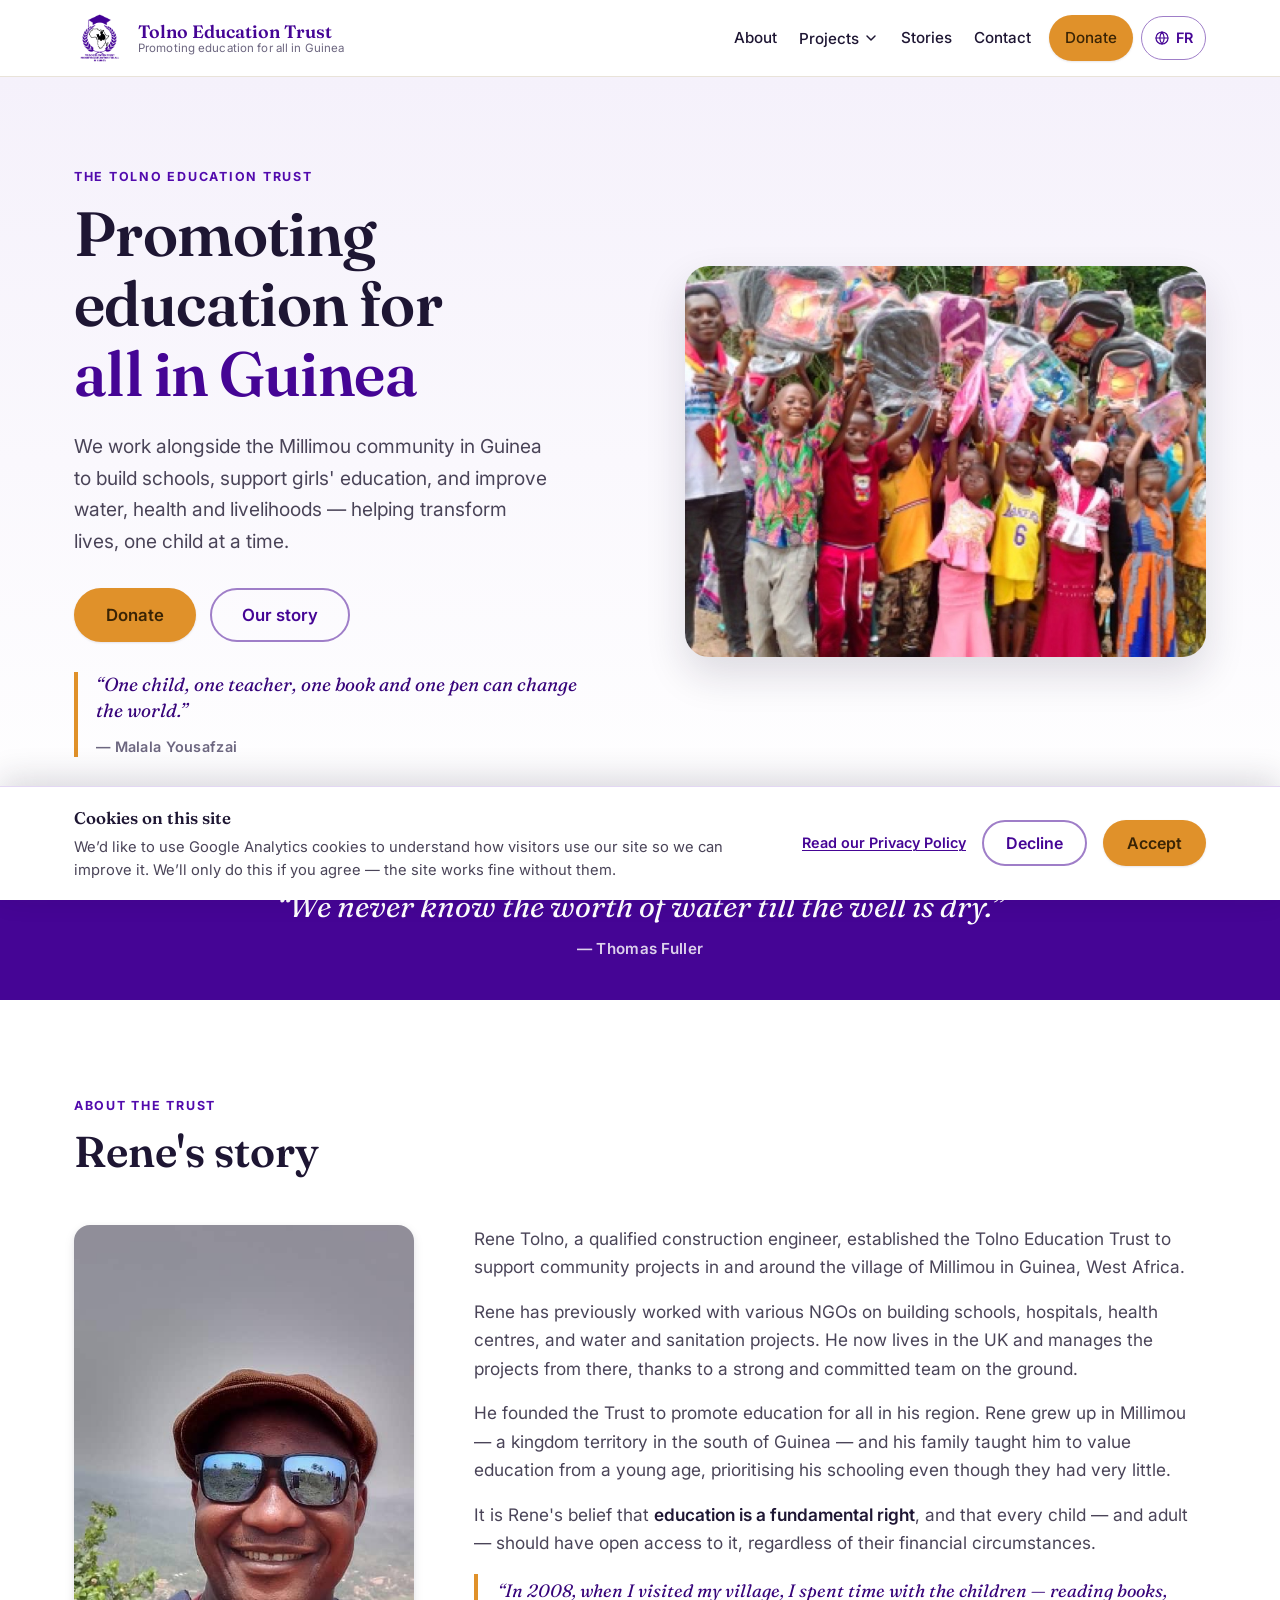
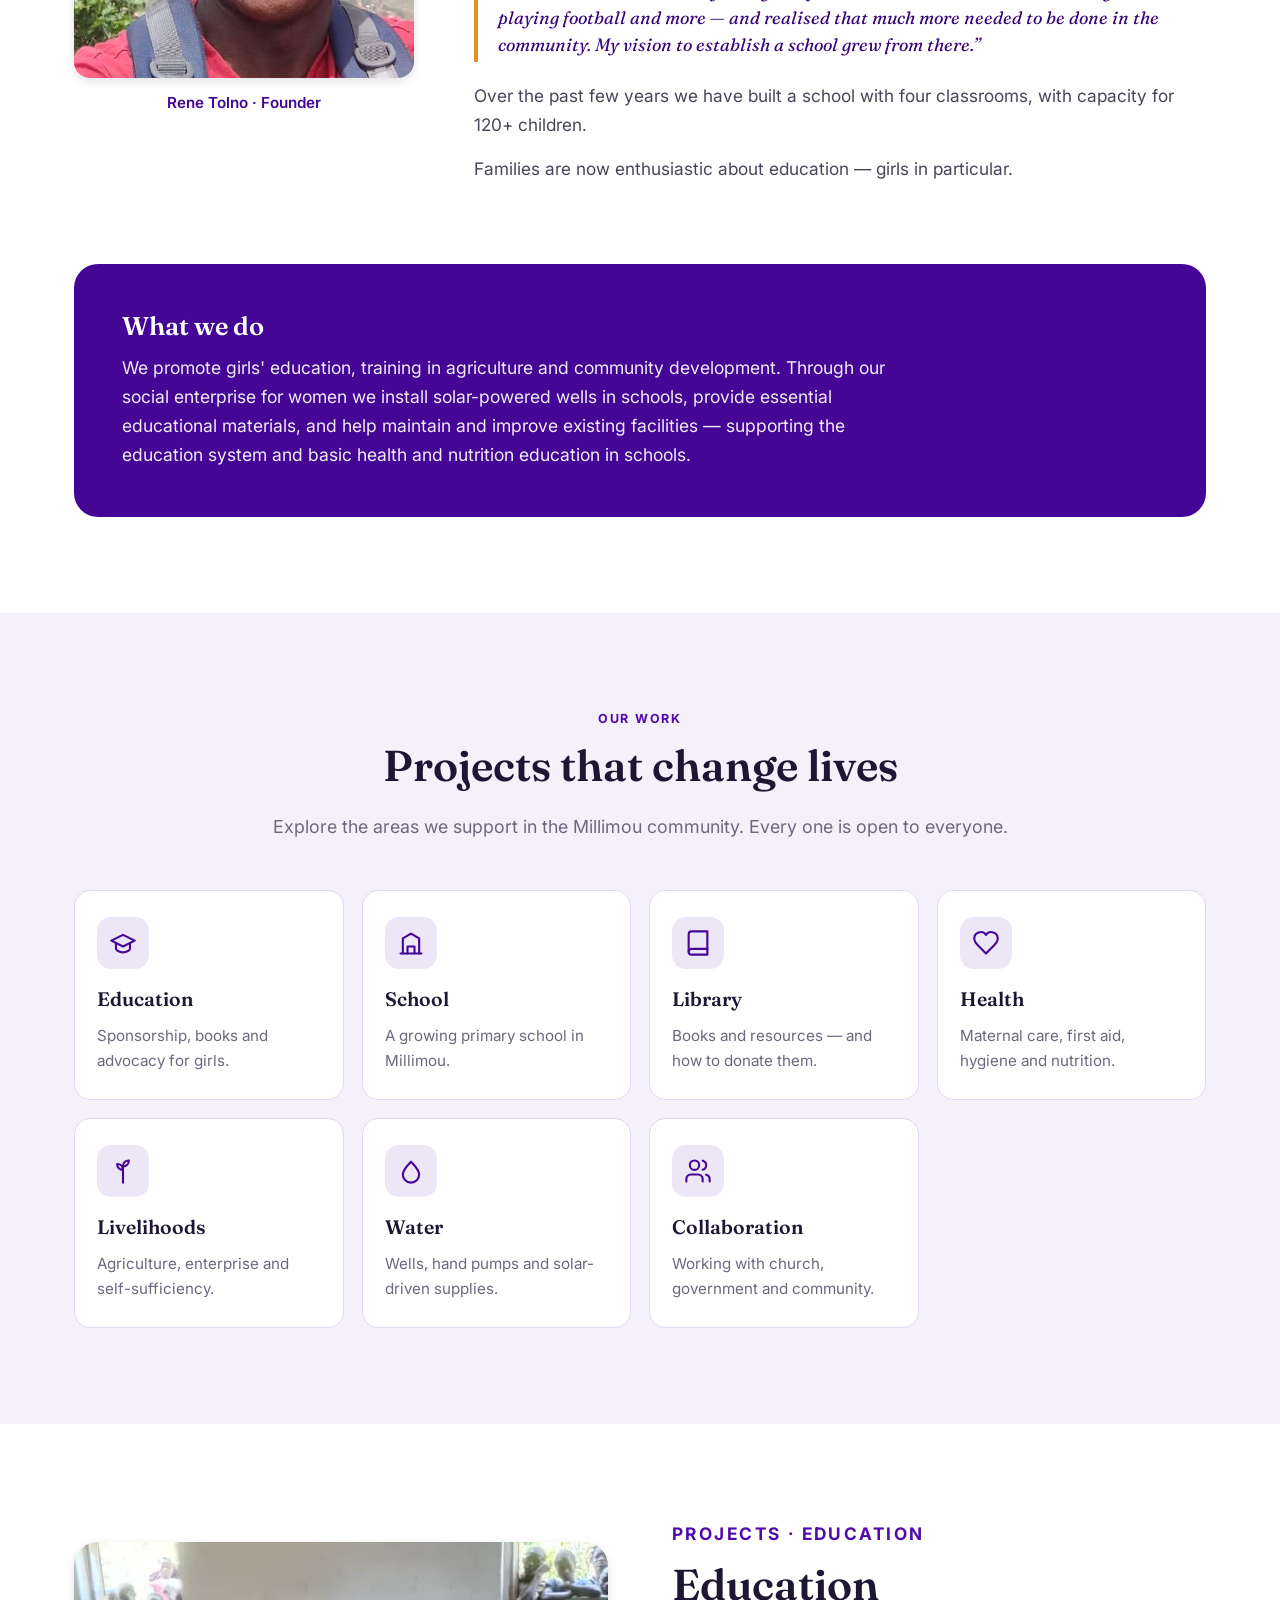
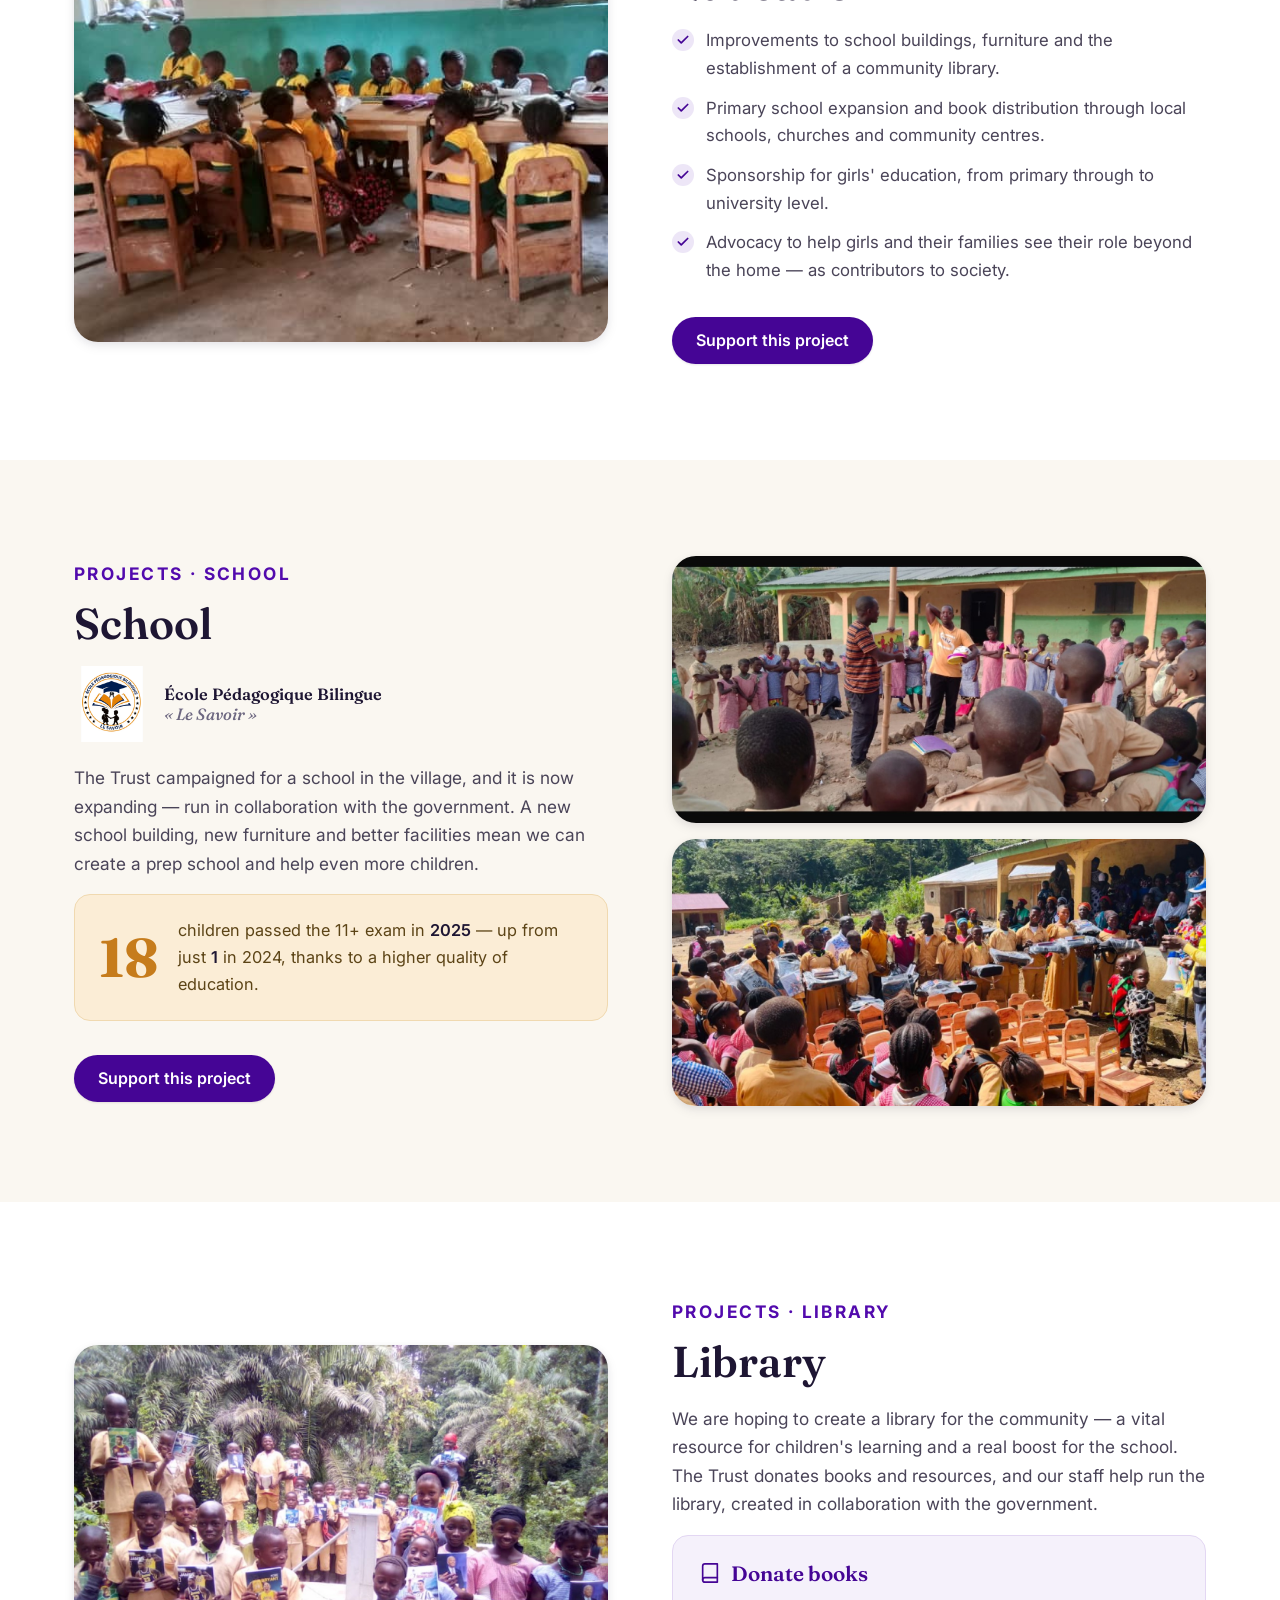
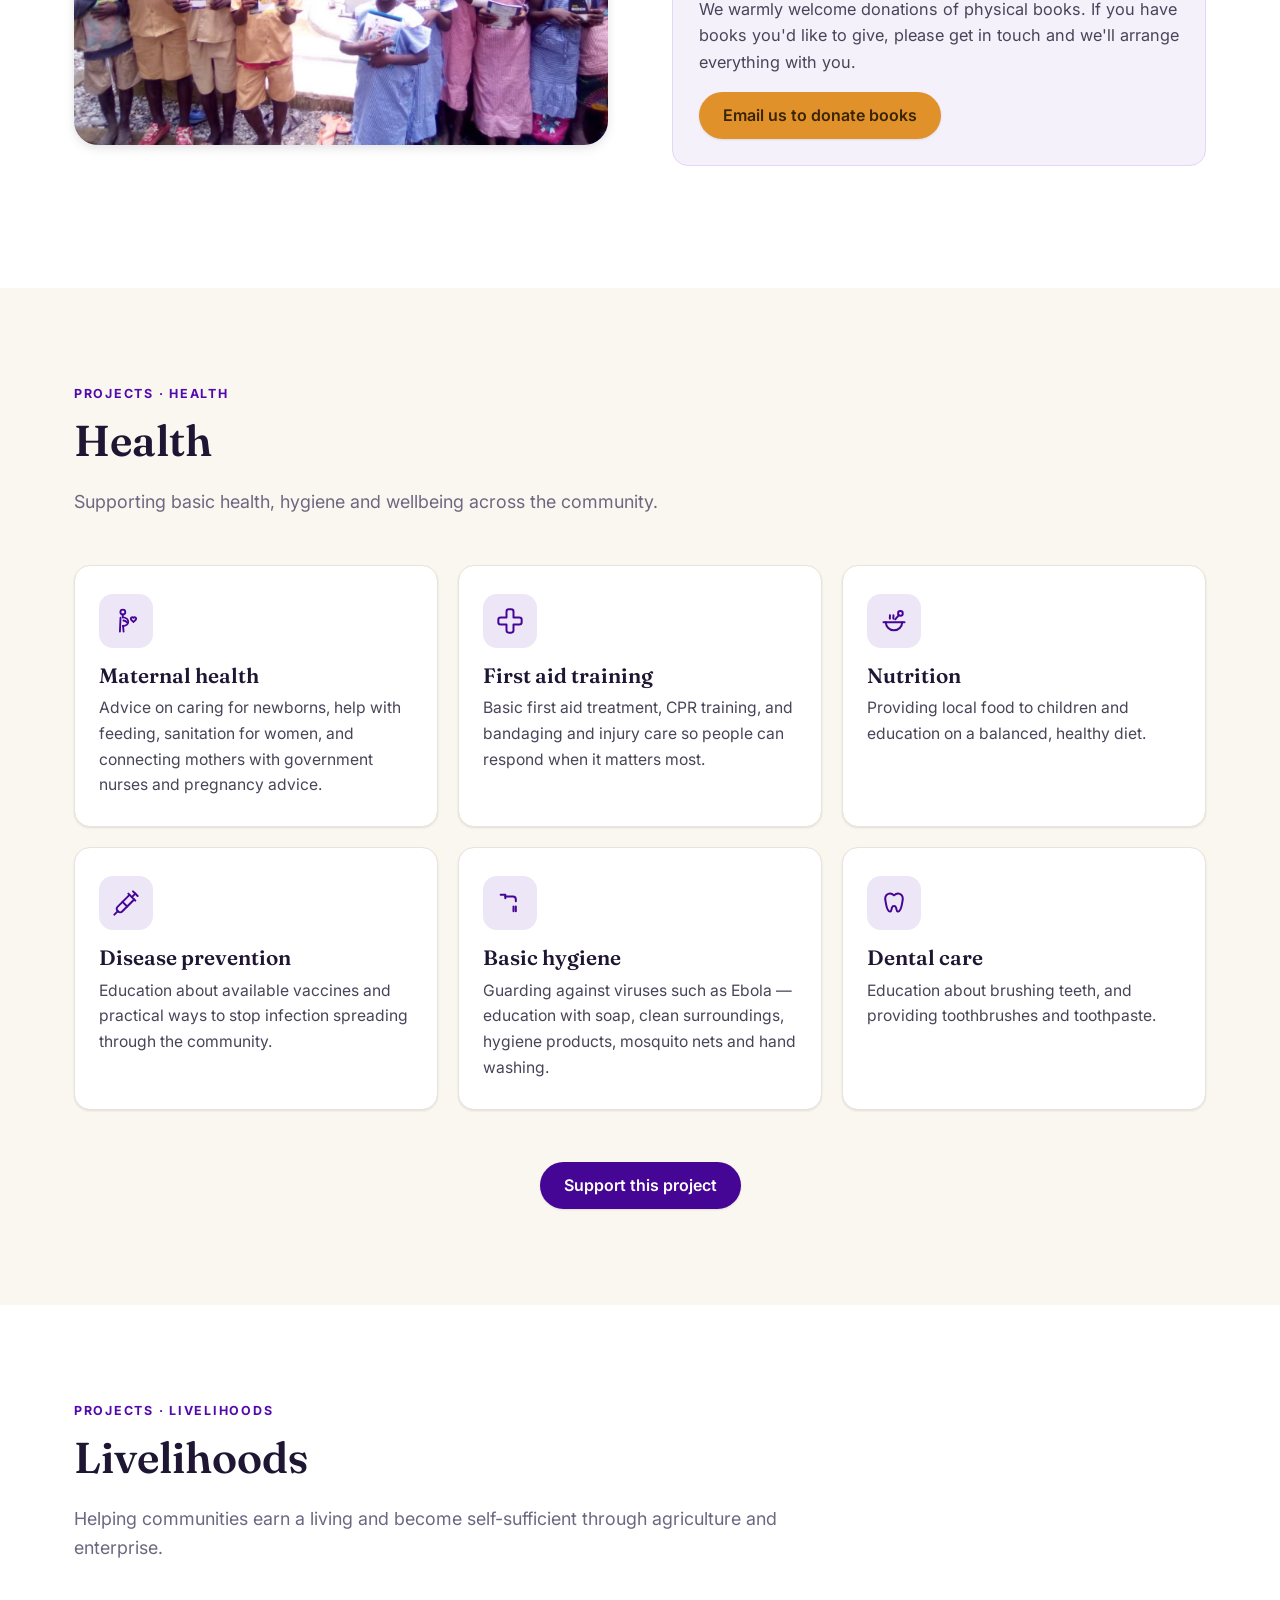
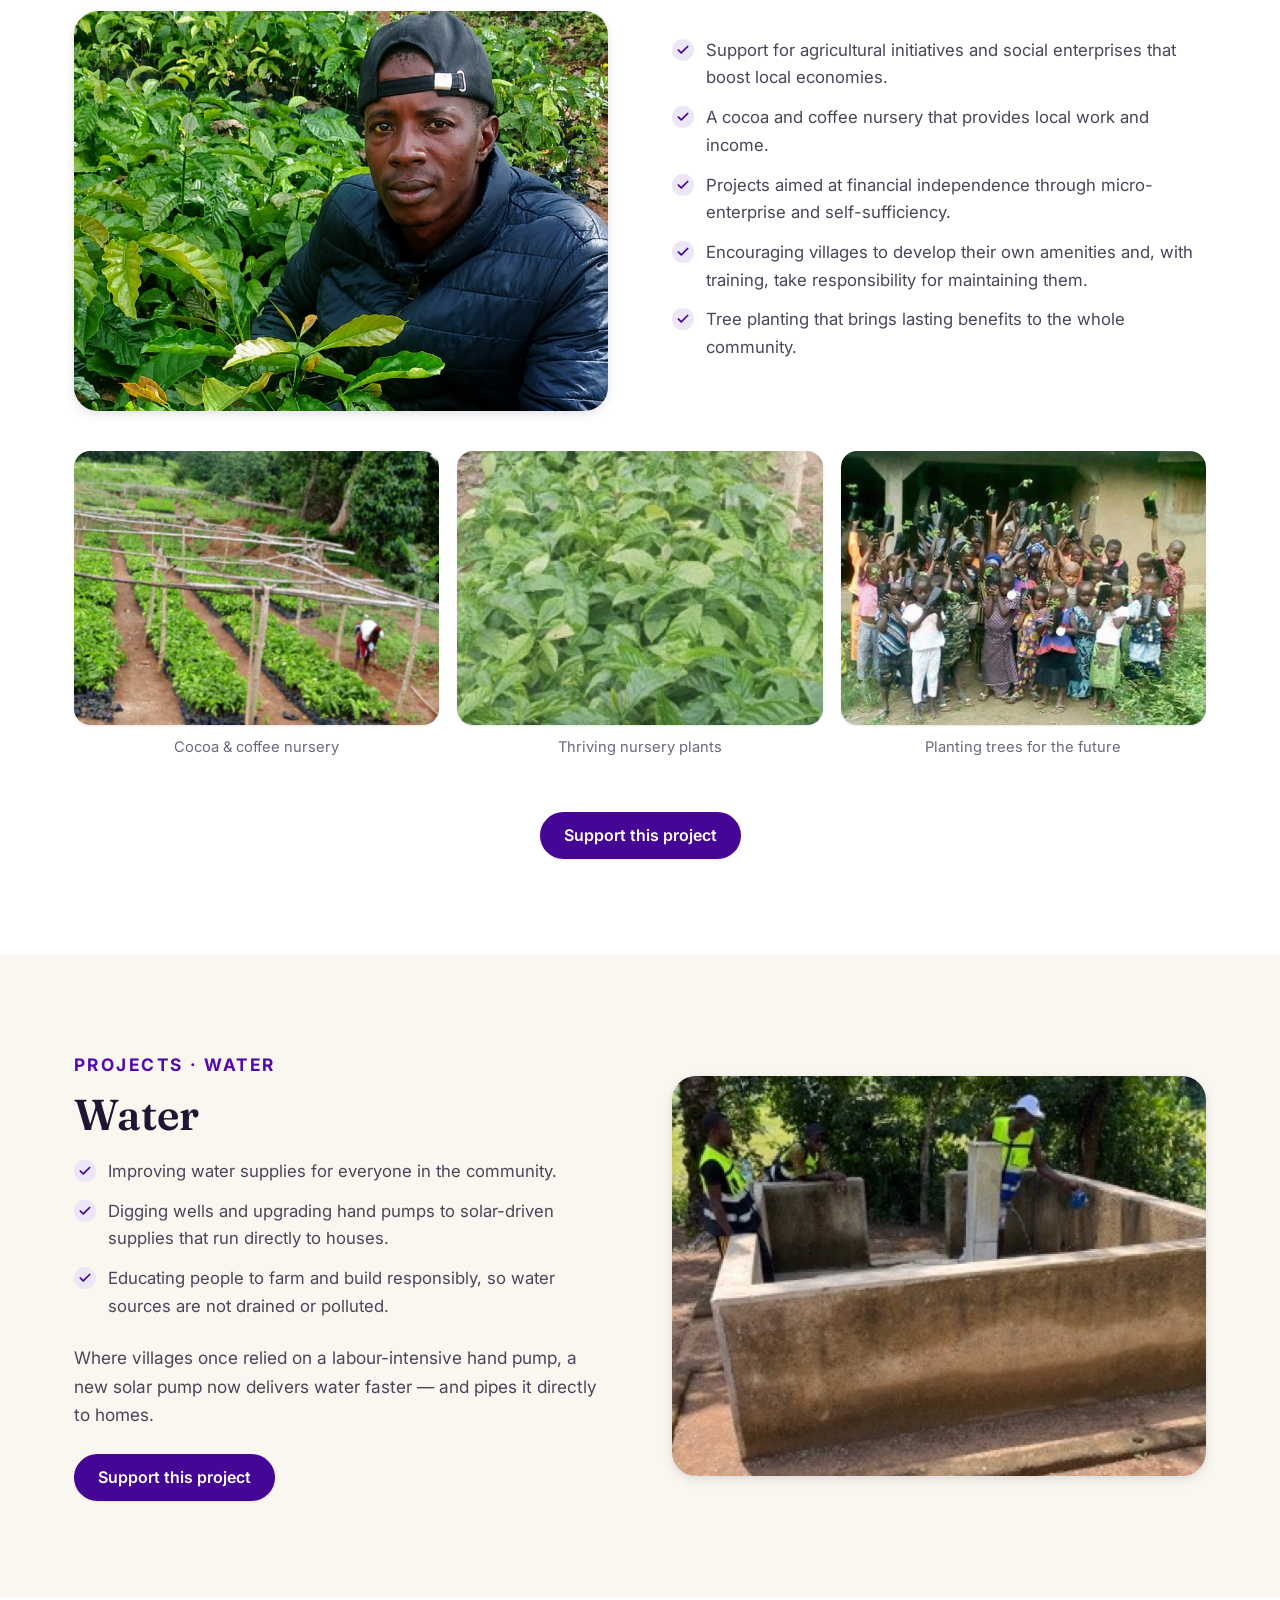
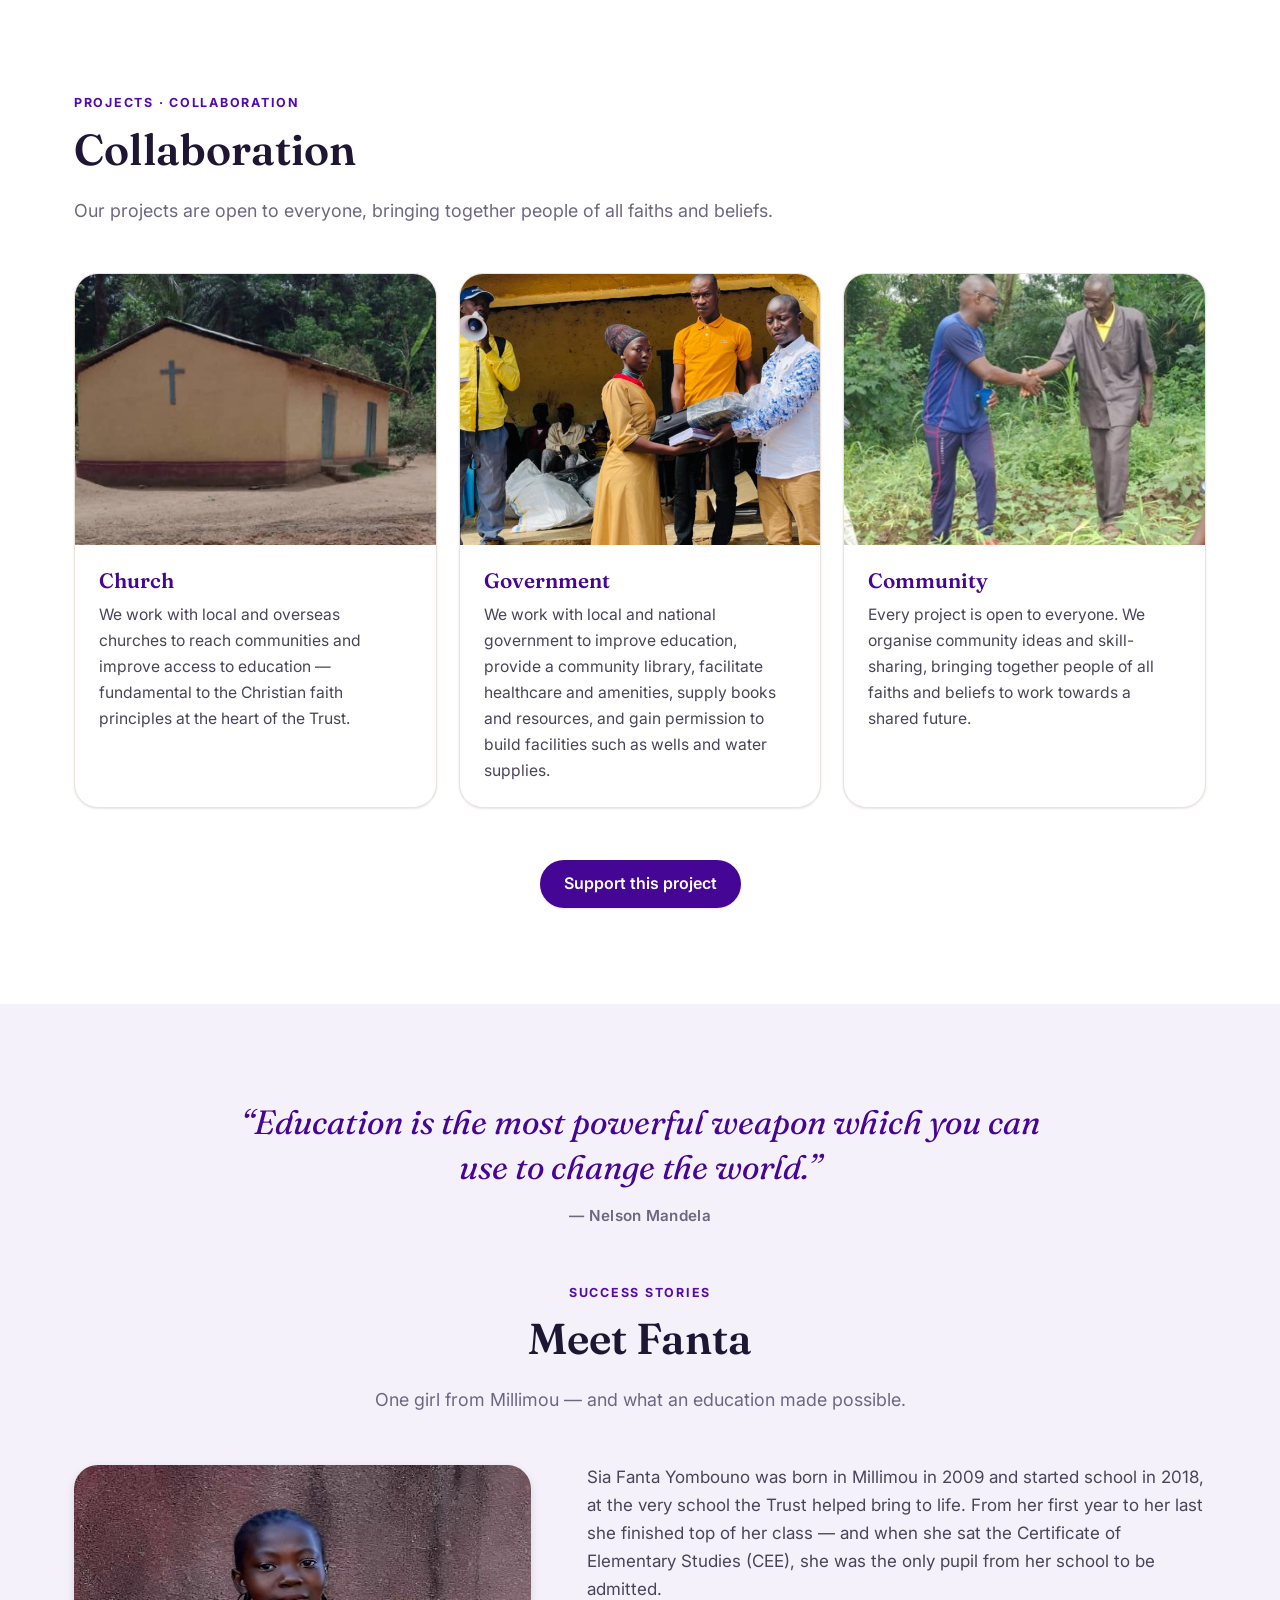
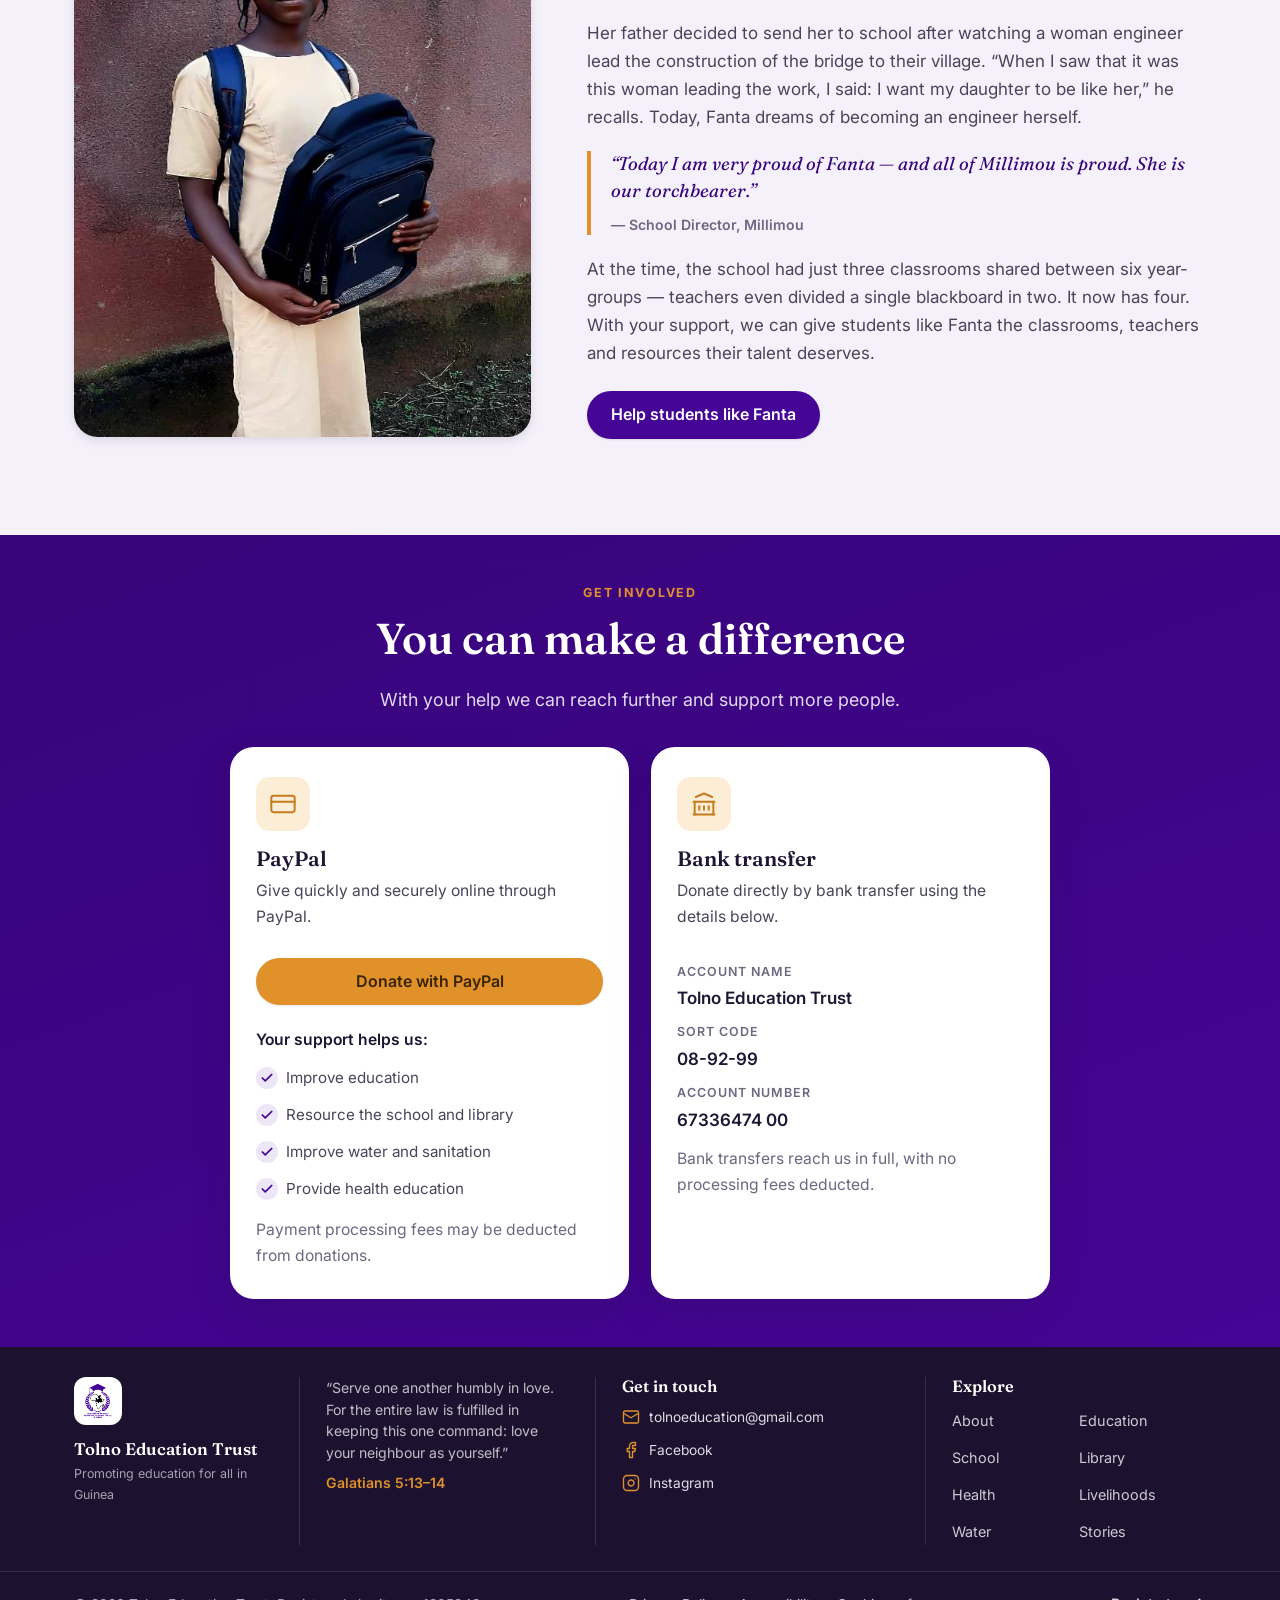
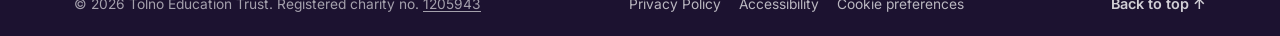
==== index.html @ 9f9ed155 "Initial commit: René Tolno website (static site)" ====
<!DOCTYPE html>
<html lang="en">
<head>
  <meta charset="UTF-8" />
  <meta name="viewport" content="width=device-width, initial-scale=1.0" />
  <meta name="google-site-verification" content="jzdlAojdEf1G-wKzyQj4UkTMoy0KE_SbY4dZdJHAqhQ" />
  <meta name="msvalidate.01" content="E0F57A68D6D288099392A4B033CF76C7" />
  <title>Tolno Education Trust — Promoting Education for All in Guinea</title>
  <meta name="description" content="The Tolno Education Trust promotes education for all in Guinea — building schools, supporting girls' education, and improving water, health and livelihoods in the Millimou community." />
  <meta name="theme-color" content="#450595" />
  <meta name="robots" content="index, follow" />
  <link rel="canonical" href="https://www.tolnoeducationtrust.org.uk/" />

  <!-- Open Graph -->
  <meta property="og:title" content="Tolno Education Trust — Promoting Education for All in Guinea" />
  <meta property="og:description" content="Supporting education, water, health and livelihoods in the Millimou community in Guinea." />
  <meta property="og:type" content="website" />
  <meta property="og:url" content="https://www.tolnoeducationtrust.org.uk/" />
  <meta property="og:image" content="https://www.tolnoeducationtrust.org.uk/images/hero-children.jpg" />

  <!-- Structured data: charity / nonprofit organisation -->
  <script type="application/ld+json">
  {
    "@context": "https://schema.org",
    "@type": "NGO",
    "name": "Tolno Education Trust",
    "alternateName": "Tolno Education Trust",
    "url": "https://www.tolnoeducationtrust.org.uk/",
    "logo": "https://www.tolnoeducationtrust.org.uk/images/logo.png",
    "description": "The Tolno Education Trust promotes education for all in Guinea — building schools, supporting girls' education, and improving water, health and livelihoods in the Millimou community.",
    "email": "tolnoeducation@gmail.com",
    "areaServed": "Millimou, Guinea",
    "identifier": {
      "@type": "PropertyValue",
      "name": "UK Charity Number",
      "value": "1205943"
    }
  }
  </script>

  <link rel="icon" type="image/png" href="images/logo.png" />

  <!-- Fonts: Fraunces (warm serif headings) + Inter (clean body) -->
  <link rel="preconnect" href="https://fonts.googleapis.com" />
  <link rel="preconnect" href="https://fonts.gstatic.com" crossorigin />
  <link href="https://fonts.googleapis.com/css2?family=Fraunces:opsz,wght@9..144,400;9..144,500;9..144,600;9..144,700&family=Inter:wght@400;500;600;700&display=swap" rel="stylesheet" />

  <link rel="stylesheet" href="css/styles.css?v=32" />
</head>
<body>
  <a class="skip-link" href="#main" data-i18n="skip">Skip to main content</a>

  <!-- ============ HEADER / NAV ============ -->
  <header class="site-header" id="siteHeader">
    <div class="container header-inner">
      <a class="brand" href="#top" aria-label="Tolno Education Trust — home">
        <img src="images/logo.png" alt="Tolno Education Trust logo" class="brand-logo" width="56" height="56" />
        <span class="brand-text">
          <span class="brand-name">Tolno Education Trust</span>
          <span class="brand-tag" data-i18n="brand.tag">Promoting education for all in Guinea</span>
        </span>
      </a>

      <div class="header-actions">
        <nav class="primary-nav" id="primaryNav" aria-label="Primary">
          <ul class="nav-list">
            <li><a href="#about" data-i18n="nav.about">About</a></li>
            <li class="has-dropdown">
              <button class="dropdown-toggle" id="projectsToggle" aria-expanded="false" aria-controls="projectsMenu">
                <span data-i18n="nav.projects">Projects</span>
                <svg class="chevron" width="16" height="16" viewBox="0 0 24 24" fill="none" stroke="currentColor" stroke-width="2.2" stroke-linecap="round" stroke-linejoin="round" aria-hidden="true"><polyline points="6 9 12 15 18 9"></polyline></svg>
              </button>
              <ul class="dropdown-menu" id="projectsMenu">
                <li><a href="#education" data-i18n="t.education">Education</a></li>
                <li><a href="#school" data-i18n="t.school">School</a></li>
                <li><a href="#library" data-i18n="t.library">Library</a></li>
                <li><a href="#health" data-i18n="t.health">Health</a></li>
                <li><a href="#livelihoods" data-i18n="t.livelihoods">Livelihoods</a></li>
                <li><a href="#water" data-i18n="t.water">Water</a></li>
                <li><a href="#collaboration" data-i18n="t.collaboration">Collaboration</a></li>
              </ul>
            </li>
            <li><a href="#stories" data-i18n="nav.stories">Stories</a></li>
            <li><a href="#contact" data-i18n="nav.contact">Contact</a></li>
            <li class="nav-cta-item"><a href="#donate" class="btn btn-accent nav-cta" data-i18n="cta.donate">Donate</a></li>
          </ul>
        </nav>

        <button class="lang-toggle" id="langToggle" type="button" lang="fr" aria-label="Passer au français">
          <svg viewBox="0 0 24 24" fill="none" stroke="currentColor" stroke-width="1.8" stroke-linecap="round" stroke-linejoin="round" aria-hidden="true"><circle cx="12" cy="12" r="9"/><path d="M3 12h18"/><path d="M12 3a14 14 0 0 1 0 18 14 14 0 0 1 0-18Z"/></svg>
          <span class="lang-label">FR</span>
        </button>

        <button class="nav-toggle" id="navToggle" aria-expanded="false" aria-controls="primaryNav" aria-label="Open menu">
          <span class="nav-toggle-bar"></span>
          <span class="nav-toggle-bar"></span>
          <span class="nav-toggle-bar"></span>
        </button>
      </div>
    </div>
  </header>

  <main id="main">
    <span id="top"></span>

    <!-- ============ HERO ============ -->
    <section class="hero" id="hero">
      <div class="container hero-grid">
        <div class="hero-copy">
          <p class="eyebrow" data-i18n="hero.eyebrow">The Tolno Education Trust</p>
          <h1 data-i18n="hero.h1">Promoting education for<br /><span class="hl">all in Guinea</span></h1>
          <p class="hero-lead" data-i18n="hero.lead">
            We work alongside the Millimou community in Guinea to build schools,
            support girls' education, and improve water, health and livelihoods —
            helping transform lives, one child at a time.
          </p>
          <div class="hero-actions">
            <a href="#donate" class="btn btn-accent btn-lg" data-i18n="cta.donate">Donate</a>
            <a href="#about" class="btn btn-outline btn-lg" data-i18n="cta.ourStory">Our story</a>
          </div>
          <p class="hero-verse" data-i18n="hero.verse">
            <span aria-hidden="true">&ldquo;</span>One child, one teacher, one book and one pen can change the world.<span aria-hidden="true">&rdquo;</span>
            <cite class="quote-author">Malala Yousafzai</cite>
          </p>
        </div>
        <div class="hero-media">
          <img src="images/hero-children.jpg"
               alt="Children and community leaders in Guinea celebrating together, holding resources provided by the Trust"
               width="1600" height="720" fetchpriority="high" />
        </div>
      </div>
    </section>

    <!-- ============ QUOTE STRIP ============ -->
    <section class="quote-strip" aria-label="Our guiding thought">
      <div class="container">
        <p data-i18n="quote.water">&ldquo;We never know the worth of water till the well is dry.&rdquo;<cite class="quote-author">Thomas Fuller</cite></p>
      </div>
    </section>

    <!-- ============ ABOUT ============ -->
    <section class="section about" id="about">
      <div class="container">
        <div class="section-head">
          <p class="eyebrow" data-i18n="about.eyebrow">About the Trust</p>
          <h2 data-i18n="about.h2">Rene's story</h2>
        </div>

        <div class="about-grid">
          <div class="about-media">
            <img src="images/rene-tolno.jpg?v=2" alt="Rene Tolno, founder of the Tolno Education Trust" width="900" height="1200" loading="lazy" />
            <p class="about-caption" data-i18n="about.caption">Rene Tolno · Founder</p>
          </div>
          <div class="about-body">
            <p data-i18n="about.p1">
              Rene Tolno, a qualified construction engineer, established the Tolno Education Trust
              to support community projects in and around the village of Millimou in Guinea, West Africa.
            </p>
            <p data-i18n="about.p2">
              Rene has previously worked with various NGOs on building schools, hospitals, health
              centres, and water and sanitation projects. He now lives in the UK and manages the
              projects from there, thanks to a strong and committed team on the ground.
            </p>
            <p data-i18n="about.p3">
              He founded the Trust to promote education for all in his region. Rene grew up in
              Millimou — a kingdom territory in the south of Guinea — and his family taught him to
              value education from a young age, prioritising his schooling even though they had very little.
            </p>
            <p data-i18n="about.p4">
              It is Rene's belief that <strong>education is a fundamental right</strong>, and that every
              child — and adult — should have open access to it, regardless of their financial circumstances.
            </p>
            <blockquote class="about-quote" data-i18n="about.quote">
              &ldquo;In 2008, when I visited my village, I spent time with the children — reading books,
              playing football and more — and realised that much more needed to be done in the community.
              My vision to establish a school grew from there.&rdquo;
            </blockquote>
            <p data-i18n="about.p5">
              Over the past few years we have built a school with four classrooms, with capacity for
              120+ children.
            </p>
            <p data-i18n="about.p6">
              Families are now enthusiastic about education — girls in particular.
            </p>
          </div>
        </div>

        <!-- What we do -->
        <div class="what-we-do">
          <h3 data-i18n="about.wwdH">What we do</h3>
          <p data-i18n="about.wwdP">
            We promote girls' education, training in agriculture and community development.
            Through our social enterprise for women we install solar-powered wells in schools,
            provide essential educational materials, and help maintain and improve existing
            facilities — supporting the education system and basic health and nutrition
            education in schools.
          </p>
        </div>
      </div>
    </section>

    <!-- ============ PROJECTS HUB ============ -->
    <section class="section projects-hub" id="projects">
      <div class="container">
        <div class="section-head center">
          <p class="eyebrow" data-i18n="hub.eyebrow">Our work</p>
          <h2 data-i18n="hub.h2">Projects that change lives</h2>
          <p class="section-sub" data-i18n="hub.sub">Explore the areas we support in the Millimou community. Every one is open to everyone.</p>
        </div>

        <div class="hub-grid">
          <a class="hub-card" href="#education">
            <span class="hub-icon" aria-hidden="true">
              <svg viewBox="0 0 24 24" fill="none" stroke="currentColor" stroke-width="1.8" stroke-linecap="round" stroke-linejoin="round"><path d="M22 10 12 5 2 10l10 5 10-5Z"/><path d="M6 12v5c0 1 2.5 3 6 3s6-2 6-3v-5"/></svg>
            </span>
            <span class="hub-title" data-i18n="t.education">Education</span>
            <span class="hub-desc" data-i18n="hub.education.desc">Sponsorship, books and advocacy for girls.</span>
          </a>

          <a class="hub-card" href="#school">
            <span class="hub-icon" aria-hidden="true">
              <svg viewBox="0 0 24 24" fill="none" stroke="currentColor" stroke-width="1.8" stroke-linecap="round" stroke-linejoin="round"><path d="M3 21h18"/><path d="M5 21V8l7-4 7 4v13"/><path d="M9 21v-6h6v6"/></svg>
            </span>
            <span class="hub-title" data-i18n="t.school">School</span>
            <span class="hub-desc" data-i18n="hub.school.desc">A growing primary school in Millimou.</span>
          </a>

          <a class="hub-card" href="#library">
            <span class="hub-icon" aria-hidden="true">
              <svg viewBox="0 0 24 24" fill="none" stroke="currentColor" stroke-width="1.8" stroke-linecap="round" stroke-linejoin="round"><path d="M4 19.5A2.5 2.5 0 0 1 6.5 17H20"/><path d="M6.5 2H20v20H6.5A2.5 2.5 0 0 1 4 19.5v-15A2.5 2.5 0 0 1 6.5 2Z"/></svg>
            </span>
            <span class="hub-title" data-i18n="t.library">Library</span>
            <span class="hub-desc" data-i18n="hub.library.desc">Books and resources — and how to donate them.</span>
          </a>

          <a class="hub-card" href="#health">
            <span class="hub-icon" aria-hidden="true">
              <svg viewBox="0 0 24 24" fill="none" stroke="currentColor" stroke-width="1.8" stroke-linecap="round" stroke-linejoin="round"><path d="M19 14c1.5-1.5 3-3.2 3-5.5A5.5 5.5 0 0 0 12 5 5.5 5.5 0 0 0 2 8.5c0 2.3 1.5 4 3 5.5l7 7Z"/></svg>
            </span>
            <span class="hub-title" data-i18n="t.health">Health</span>
            <span class="hub-desc" data-i18n="hub.health.desc">Maternal care, first aid, hygiene and nutrition.</span>
          </a>

          <a class="hub-card" href="#livelihoods">
            <span class="hub-icon" aria-hidden="true">
              <svg viewBox="0 0 24 24" fill="none" stroke="currentColor" stroke-width="1.8" stroke-linecap="round" stroke-linejoin="round"><path d="M12 22V8"/><path d="M12 8c0-3 2-5 5-5 0 3-2 5-5 5Z"/><path d="M12 11c0-3-2-5-5-5 0 3 2 5 5 5Z"/></svg>
            </span>
            <span class="hub-title" data-i18n="t.livelihoods">Livelihoods</span>
            <span class="hub-desc" data-i18n="hub.livelihoods.desc">Agriculture, enterprise and self-sufficiency.</span>
          </a>

          <a class="hub-card" href="#water">
            <span class="hub-icon" aria-hidden="true">
              <svg viewBox="0 0 24 24" fill="none" stroke="currentColor" stroke-width="1.8" stroke-linecap="round" stroke-linejoin="round"><path d="M12 22a7 7 0 0 0 7-7c0-3-2.5-6.5-7-11-4.5 4.5-7 8-7 11a7 7 0 0 0 7 7Z"/></svg>
            </span>
            <span class="hub-title" data-i18n="t.water">Water</span>
            <span class="hub-desc" data-i18n="hub.water.desc">Wells, hand pumps and solar-driven supplies.</span>
          </a>

          <a class="hub-card" href="#collaboration">
            <span class="hub-icon" aria-hidden="true">
              <svg viewBox="0 0 24 24" fill="none" stroke="currentColor" stroke-width="1.8" stroke-linecap="round" stroke-linejoin="round"><path d="M16 21v-2a4 4 0 0 0-4-4H6a4 4 0 0 0-4 4v2"/><circle cx="9" cy="7" r="4"/><path d="M22 21v-2a4 4 0 0 0-3-3.87"/><path d="M16 3.13a4 4 0 0 1 0 7.75"/></svg>
            </span>
            <span class="hub-title" data-i18n="t.collaboration">Collaboration</span>
            <span class="hub-desc" data-i18n="hub.collaboration.desc">Working with church, government and community.</span>
          </a>
        </div>
      </div>
    </section>

    <!-- ============ EDUCATION ============ -->
    <section class="section project" id="education">
      <div class="container project-grid">
        <div class="project-media">
          <img src="images/education-classroom.jpg" alt="Children learning at their desks inside a Tolno Education Trust classroom in Millimou" width="960" height="432" loading="lazy" />
        </div>
        <div class="project-body">
          <p class="eyebrow" data-i18n="eye.education">Projects · Education</p>
          <h2 data-i18n="t.education">Education</h2>
          <ul class="tick-list">
            <li data-i18n="edu.li1">Improvements to school buildings, furniture and the establishment of a community library.</li>
            <li data-i18n="edu.li2">Primary school expansion and book distribution through local schools, churches and community centres.</li>
            <li data-i18n="edu.li3">Sponsorship for girls' education, from primary through to university level.</li>
            <li data-i18n="edu.li4">Advocacy to help girls and their families see their role beyond the home — as contributors to society.</li>
          </ul>
          <a href="#donate" class="btn btn-primary support-btn" data-i18n="cta.support">Support this project</a>
        </div>
      </div>
    </section>

    <!-- ============ SCHOOL ============ -->
    <section class="section project alt" id="school">
      <div class="container project-grid reverse">
        <div class="project-media stacked">
          <img src="images/school-teaching.jpg" alt="A teacher leading a lesson with pupils outside the Millimou school building" width="1400" height="700" loading="lazy" />
          <img src="images/school-ceremony.jpg" alt="Children gathered at the Millimou school for a distribution of new furniture and resources" width="1400" height="700" loading="lazy" />
        </div>
        <div class="project-body">
          <p class="eyebrow" data-i18n="eye.school">Projects · School</p>
          <h2 data-i18n="t.school">School</h2>
          <div class="school-badge">
            <img src="images/school-logo.png" alt="École Pédagogique Bilingue « Le Savoir » school logo" width="76" height="76" loading="lazy" />
            <span class="school-badge-name">École Pédagogique Bilingue<br /><em>&laquo;&nbsp;Le Savoir&nbsp;&raquo;</em></span>
          </div>
          <p data-i18n="school.p">
            The Trust campaigned for a school in the village, and it is now expanding — run in
            collaboration with the government. A new school building, new furniture and better
            facilities mean we can create a prep school and help even more children.
          </p>
          <div class="highlight-card">
            <div class="highlight-num">18</div>
            <div class="highlight-text" data-i18n="school.highlight">
              children passed the 11+ exam in <strong>2025</strong> — up from just <strong>1</strong> in 2024,
              thanks to a higher quality of education.
            </div>
          </div>
          <a href="#donate" class="btn btn-primary support-btn" data-i18n="cta.support">Support this project</a>
        </div>
      </div>
    </section>

    <!-- ============ LIBRARY ============ -->
    <section class="section project" id="library">
      <div class="container project-grid">
        <div class="project-media">
          <img src="images/library-books.jpg" alt="Children in Millimou holding books they have received from the Trust" width="1400" height="900" loading="lazy" />
        </div>
        <div class="project-body">
          <p class="eyebrow" data-i18n="eye.library">Projects · Library</p>
          <h2 data-i18n="t.library">Library</h2>
          <p data-i18n="library.p">
            We are hoping to create a library for the community — a vital resource for children's
            learning and a real boost for the school. The Trust donates books and resources, and
            our staff help run the library, created in collaboration with the government.
          </p>

          <div class="book-donate">
            <h3>
              <svg width="22" height="22" viewBox="0 0 24 24" fill="none" stroke="currentColor" stroke-width="1.8" stroke-linecap="round" stroke-linejoin="round" aria-hidden="true"><path d="M4 19.5A2.5 2.5 0 0 1 6.5 17H20"/><path d="M6.5 2H20v20H6.5A2.5 2.5 0 0 1 4 19.5v-15A2.5 2.5 0 0 1 6.5 2Z"/></svg>
              <span data-i18n="lib.donateHead">Donate books</span>
            </h3>
            <p data-i18n="lib.donateP">
              We warmly welcome donations of physical books. If you have books you'd like to give,
              please get in touch and we'll arrange everything with you.
            </p>
            <a class="btn btn-accent" href="mailto:tolnoeducation@gmail.com?subject=Book%20donation%20for%20Tolno%20Education%20Trust" data-i18n="lib.emailBtn">
              Email us to donate books
            </a>
          </div>
        </div>
      </div>
    </section>

    <!-- ============ HEALTH (icon layout) ============ -->
    <section class="section project alt" id="health">
      <div class="container">
        <div class="section-head">
          <p class="eyebrow" data-i18n="eye.health">Projects · Health</p>
          <h2 data-i18n="t.health">Health</h2>
          <p class="section-sub" data-i18n="health.sub">Supporting basic health, hygiene and wellbeing across the community.</p>
        </div>

        <div class="health-grid">
          <div class="health-card">
            <span class="health-icon" aria-hidden="true">
              <svg viewBox="0 0 24 24" fill="none" stroke="currentColor" stroke-width="1.6" stroke-linecap="round" stroke-linejoin="round"><circle cx="9.3" cy="4.3" r="2.1"/><path d="M9.3 6.4c-.2 1-.2 1.7 0 2.5"/><path d="M9.3 8.9c2.6 0 4.6 1.7 4.6 3.8s-2 3.6-4.6 3.6"/><path d="M7.3 9.2 6.8 21"/><path d="M9.5 16.3 9.9 21"/><path d="M9.8 11.6c1.3.2 2.5.9 3.3 1.9"/><path d="M18.4 9.3c.85-.95 2.3-.4 2.3.75 0 .95-1.15 1.8-2.3 2.75-1.15-.95-2.3-1.8-2.3-2.75 0-1.15 1.45-1.7 2.3-.75Z"/></svg>
            </span>
            <h3 data-i18n="health.maternalH">Maternal health</h3>
            <p data-i18n="health.maternalP">Advice on caring for newborns, help with feeding, sanitation for women, and connecting mothers with government nurses and pregnancy advice.</p>
          </div>

          <div class="health-card">
            <span class="health-icon" aria-hidden="true">
              <svg viewBox="0 0 24 24" fill="none" stroke="currentColor" stroke-width="1.7" stroke-linecap="round" stroke-linejoin="round"><path d="M11 2a2 2 0 0 0-2 2v5H4a2 2 0 0 0-2 2v2a2 2 0 0 0 2 2h5v5a2 2 0 0 0 2 2h2a2 2 0 0 0 2-2v-5h5a2 2 0 0 0 2-2v-2a2 2 0 0 0-2-2h-5V4a2 2 0 0 0-2-2Z"/></svg>
            </span>
            <h3 data-i18n="health.firstaidH">First aid training</h3>
            <p data-i18n="health.firstaidP">Basic first aid treatment, CPR training, and bandaging and injury care so people can respond when it matters most.</p>
          </div>

          <div class="health-card">
            <span class="health-icon" aria-hidden="true">
              <svg viewBox="0 0 24 24" fill="none" stroke="currentColor" stroke-width="1.7" stroke-linecap="round" stroke-linejoin="round"><path d="M3 13h18"/><path d="M5 13a7 7 0 0 0 14 0"/><circle cx="17.5" cy="5.5" r="2"/><path d="M16.2 7 13 10.6"/><path d="M8.5 10c-.5-1 .4-1.9 0-2.9"/><path d="M11.5 10c-.5-1 .4-1.9 0-2.9"/></svg>
            </span>
            <h3 data-i18n="health.nutritionH">Nutrition</h3>
            <p data-i18n="health.nutritionP">Providing local food to children and education on a balanced, healthy diet.</p>
          </div>

          <div class="health-card">
            <span class="health-icon" aria-hidden="true">
              <svg viewBox="0 0 24 24" fill="none" stroke="currentColor" stroke-width="1.7" stroke-linecap="round" stroke-linejoin="round"><path d="m18 2 4 4"/><path d="m17 7 3-3"/><path d="M19 9 8.7 19.3c-.9.9-2.5.9-3.4 0l-.6-.6c-.9-.9-.9-2.5 0-3.4L15 5"/><path d="m9 11 4 4"/><path d="m5 19-3 3"/><path d="m14 4 6 6"/></svg>
            </span>
            <h3 data-i18n="health.diseaseH">Disease prevention</h3>
            <p data-i18n="health.diseaseP">Education about available vaccines and practical ways to stop infection spreading through the community.</p>
          </div>

          <div class="health-card">
            <span class="health-icon" aria-hidden="true">
              <svg viewBox="0 0 24 24" fill="none" stroke="currentColor" stroke-width="1.7" stroke-linecap="round" stroke-linejoin="round"><path d="M4 5h4v3"/><path d="M8 6.5h6.5a2.5 2.5 0 0 1 2.5 2.5v1.5"/><path d="M15 15v4M17 15v4"/></svg>
            </span>
            <h3 data-i18n="health.hygieneH">Basic hygiene</h3>
            <p data-i18n="health.hygieneP">Guarding against viruses such as Ebola — education with soap, clean surroundings, hygiene products, mosquito nets and hand washing.</p>
          </div>

          <div class="health-card">
            <span class="health-icon" aria-hidden="true">
              <svg viewBox="0 0 24 24" fill="none" stroke="currentColor" stroke-width="1.7" stroke-linecap="round" stroke-linejoin="round"><path d="M12 5.5C10.5 4 8.5 3.5 7 4.2 5 5 4 7.5 4.8 11c.5 2.3.7 4.5 1.7 6.5.6 1.2 1.5 2 2.3 1.8 1-.2 1-1.8 1.4-3.3.3-1 .8-1.5 1.8-1.5s1.5.5 1.8 1.5c.4 1.5.4 3.1 1.4 3.3.8.2 1.7-.6 2.3-1.8 1-2 1.2-4.2 1.7-6.5.8-3.5-.2-6-2.2-6.8-1.5-.7-3.5-.2-5 1.3Z"/></svg>
            </span>
            <h3 data-i18n="health.dentalH">Dental care</h3>
            <p data-i18n="health.dentalP">Education about brushing teeth, and providing toothbrushes and toothpaste.</p>
          </div>
        </div>

        <div class="section-cta">
          <a href="#donate" class="btn btn-primary support-btn" data-i18n="cta.support">Support this project</a>
        </div>
      </div>
    </section>

    <!-- ============ LIVELIHOODS ============ -->
    <section class="section project" id="livelihoods">
      <div class="container">
        <div class="section-head">
          <p class="eyebrow" data-i18n="eye.livelihoods">Projects · Livelihoods</p>
          <h2 data-i18n="t.livelihoods">Livelihoods</h2>
          <p class="section-sub" data-i18n="liv.sub">Helping communities earn a living and become self-sufficient through agriculture and enterprise.</p>
        </div>

        <div class="project-grid">
          <div class="project-media">
            <img src="images/livelihoods-coffee-nursery.jpg?v=2" alt="A community worker kneeling beside young coffee and cocoa plants in the nursery" width="848" height="1300" loading="lazy" style="object-position: top;" />
          </div>
          <div class="project-body">
            <ul class="tick-list">
              <li data-i18n="liv.li1">Support for agricultural initiatives and social enterprises that boost local economies.</li>
              <li data-i18n="liv.li2">A cocoa and coffee nursery that provides local work and income.</li>
              <li data-i18n="liv.li3">Projects aimed at financial independence through micro-enterprise and self-sufficiency.</li>
              <li data-i18n="liv.li4">Encouraging villages to develop their own amenities and, with training, take responsibility for maintaining them.</li>
              <li data-i18n="liv.li5">Tree planting that brings lasting benefits to the whole community.</li>
            </ul>
          </div>
        </div>

        <div class="gallery">
          <figure><img src="images/livelihoods-nursery-rows.jpg" alt="Long nursery beds of seedlings tended by a community worker" width="1500" height="700" loading="lazy" /><figcaption data-i18n="liv.cap1">Cocoa &amp; coffee nursery</figcaption></figure>
          <figure><img src="images/livelihoods-seedlings.jpg?v=2" alt="Rows of young plants growing in the community nursery" width="494" height="1100" loading="lazy" /><figcaption data-i18n="liv.cap2">Thriving nursery plants</figcaption></figure>
          <figure><img src="images/livelihoods-children-seedlings.jpg" alt="Children holding tree seedlings ready to plant" width="1300" height="900" loading="lazy" /><figcaption data-i18n="liv.cap3">Planting trees for the future</figcaption></figure>
        </div>

        <div class="section-cta">
          <a href="#donate" class="btn btn-primary support-btn" data-i18n="cta.support">Support this project</a>
        </div>
      </div>
    </section>

    <!-- ============ WATER ============ -->
    <section class="section project alt" id="water">
      <div class="container project-grid reverse">
        <div class="project-media">
          <img src="images/water-well.jpg" alt="A newly built concrete water reservoir in the community, with Trust workers alongside" width="1300" height="1000" loading="lazy" />
        </div>
        <div class="project-body">
          <p class="eyebrow" data-i18n="eye.water">Projects · Water</p>
          <h2 data-i18n="t.water">Water</h2>
          <ul class="tick-list">
            <li data-i18n="water.li1">Improving water supplies for everyone in the community.</li>
            <li data-i18n="water.li2">Digging wells and upgrading hand pumps to solar-driven supplies that run directly to houses.</li>
            <li data-i18n="water.li3">Educating people to farm and build responsibly, so water sources are not drained or polluted.</li>
          </ul>
          <p data-i18n="water.p">
            Where villages once relied on a labour-intensive hand pump, a new solar pump now
            delivers water faster — and pipes it directly to homes.
          </p>
          <a href="#donate" class="btn btn-primary support-btn" data-i18n="cta.support">Support this project</a>
        </div>
      </div>
    </section>

    <!-- ============ COLLABORATION ============ -->
    <section class="section project" id="collaboration">
      <div class="container">
        <div class="section-head">
          <p class="eyebrow" data-i18n="eye.collaboration">Projects · Collaboration</p>
          <h2 data-i18n="t.collaboration">Collaboration</h2>
          <p class="section-sub" data-i18n="collab.sub">Our projects are open to everyone, bringing together people of all faiths and beliefs.</p>
        </div>

        <div class="collab-grid">
          <article class="collab-card">
            <div class="collab-media">
              <img src="images/collaboration-church.jpg" alt="A local church in the Millimou community" width="1200" height="900" loading="lazy" style="object-position: center 32%;" />
            </div>
            <div class="collab-text">
              <h3 data-i18n="collab.churchH">Church</h3>
              <p data-i18n="collab.churchP">
                We work with local and overseas churches to reach communities and improve access
                to education — fundamental to the Christian faith principles at the heart of the Trust.
              </p>
            </div>
          </article>

          <article class="collab-card">
            <div class="collab-media">
              <img src="images/collaboration-government.jpg" alt="A student receiving books and resources from a community official at a Trust distribution event" width="1300" height="1200" loading="lazy" />
            </div>
            <div class="collab-text">
              <h3 data-i18n="collab.govH">Government</h3>
              <p data-i18n="collab.govP">
                We work with local and national government to improve education, provide a community
                library, facilitate healthcare and amenities, supply books and resources, and gain
                permission to build facilities such as wells and water supplies.
              </p>
            </div>
          </article>

          <article class="collab-card">
            <div class="collab-media">
              <img src="images/collaboration-handshake.jpg" alt="Two community members shaking hands over a field of crops" width="1100" height="900" loading="lazy" style="object-position: center 42%;" />
            </div>
            <div class="collab-text">
              <h3 data-i18n="collab.communityH">Community</h3>
              <p data-i18n="collab.communityP">
                Every project is open to everyone. We organise community ideas and skill-sharing,
                bringing together people of all faiths and beliefs to work towards a shared future.
              </p>
            </div>
          </article>
        </div>

        <div class="section-cta">
          <a href="#donate" class="btn btn-primary support-btn" data-i18n="cta.support">Support this project</a>
        </div>
      </div>
    </section>

    <!-- ============ SUCCESS STORIES ============ -->
    <section class="section stories" id="stories">
      <div class="container">
        <blockquote class="mandela-quote" data-i18n="stories.mandela">
          <span aria-hidden="true">&ldquo;</span>Education is the most powerful weapon which you can use to change the world.<span aria-hidden="true">&rdquo;</span>
          <cite>Nelson Mandela</cite>
        </blockquote>

        <div class="section-head center">
          <p class="eyebrow" data-i18n="stories.eyebrow">Success stories</p>
          <h2 data-i18n="stories.h2">Meet Fanta</h2>
          <p class="section-sub" data-i18n="stories.sub">One girl from Millimou — and what an education made possible.</p>
        </div>

        <div class="story-feature">
          <div class="story-media">
            <img src="images/fanta.jpg" alt="Sia Fanta Yombouno standing with her new school backpack in Millimou" width="600" height="995" loading="lazy" />
          </div>
          <div class="story-body">
            <p data-i18n="stories.fanta.p1">
              Sia Fanta Yombouno was born in Millimou in 2009 and started school in 2018, at the very
              school the Trust helped bring to life. From her first year to her last she finished top
              of her class — and when she sat the Certificate of Elementary Studies (CEE), she was the
              only pupil from her school to be admitted.
            </p>
            <p data-i18n="stories.fanta.p2">
              Her father decided to send her to school after watching a woman engineer lead the
              construction of the bridge to their village. &ldquo;When I saw that it was this woman
              leading the work, I said: I want my daughter to be like her,&rdquo; he recalls. Today,
              Fanta dreams of becoming an engineer herself.
            </p>
            <blockquote class="story-quote" data-i18n="stories.fanta.quote">
              <span aria-hidden="true">&ldquo;</span>Today I am very proud of Fanta — and all of Millimou is proud. She is our torchbearer.<span aria-hidden="true">&rdquo;</span>
              <cite>School Director, Millimou</cite>
            </blockquote>
            <p data-i18n="stories.fanta.p3">
              At the time, the school had just three classrooms shared between six year-groups —
              teachers even divided a single blackboard in two. It now has four. With your support,
              we can give students like Fanta the classrooms, teachers and resources their talent deserves.
            </p>
            <a href="#donate" class="btn btn-primary support-btn" data-i18n="stories.cta">Help students like Fanta</a>
          </div>
        </div>
      </div>
    </section>

    <!-- ============ DONATE ============ -->
    <section class="section donate" id="donate">
      <div class="container">
        <div class="section-head center on-dark">
          <p class="eyebrow light" data-i18n="donate.eyebrow">Get involved</p>
          <h2 data-i18n="donate.h2">You can make a difference</h2>
          <p class="section-sub light" data-i18n="donate.sub">With your help we can reach further and support more people.</p>
        </div>

        <div class="donate-routes">
          <div class="route-card">
            <span class="route-icon" aria-hidden="true">
              <svg viewBox="0 0 24 24" fill="none" stroke="currentColor" stroke-width="1.7" stroke-linecap="round" stroke-linejoin="round"><rect x="2" y="5" width="20" height="14" rx="2"/><line x1="2" y1="10" x2="22" y2="10"/></svg>
            </span>
            <h3 data-i18n="donate.paypalH">PayPal</h3>
            <p data-i18n="donate.paypalP">Give quickly and securely online through PayPal.</p>
            <a class="btn btn-accent" href="https://www.paypal.com/donate/?hosted_button_id=6QAJMPKUPJNJQ" target="_blank" rel="noopener noreferrer" data-i18n="donate.paypalBtn">Donate with PayPal</a>
            <p class="support-heading" data-i18n="donate.supportH">Your support helps us:</p>
            <ul class="tick-list">
              <li data-i18n="donate.support1">Improve education</li>
              <li data-i18n="donate.support2">Resource the school and library</li>
              <li data-i18n="donate.support3">Improve water and sanitation</li>
              <li data-i18n="donate.support4">Provide health education</li>
            </ul>
            <p class="route-note" data-i18n="donate.fees">Payment processing fees may be deducted from donations.</p>
          </div>

          <div class="route-card">
            <span class="route-icon" aria-hidden="true">
              <svg viewBox="0 0 24 24" fill="none" stroke="currentColor" stroke-width="1.7" stroke-linecap="round" stroke-linejoin="round"><path d="M3 21h18"/><path d="M3 10h18"/><path d="M5 6l7-3 7 3"/><path d="M4 10v11"/><path d="M20 10v11"/><path d="M8 14v3"/><path d="M12 14v3"/><path d="M16 14v3"/></svg>
            </span>
            <h3 data-i18n="donate.bankH">Bank transfer</h3>
            <p data-i18n="donate.bankP">Donate directly by bank transfer using the details below.</p>
            <dl class="bank-details">
              <div><dt data-i18n="donate.accName">Account name</dt><dd>Tolno Education Trust</dd></div>
              <div><dt data-i18n="donate.sortCode">Sort code</dt><dd>08-92-99</dd></div>
              <div><dt data-i18n="donate.accNumber">Account number</dt><dd>67336474 00</dd></div>
            </dl>
            <p class="route-note bank-note" data-i18n="donate.bankNote">Bank transfers reach us in full, with no processing fees deducted.</p>
          </div>
        </div>
      </div>
    </section>
  </main>

  <!-- ============ CONTACT / FOOTER ============ -->
  <footer class="site-footer" id="contact">
    <div class="container">
      <div class="footer-main">
        <div class="footer-col footer-brand">
          <img src="images/logo.png" alt="Tolno Education Trust logo" class="footer-logo" width="60" height="60" />
          <div class="footer-brand-text">
            <p class="footer-name">Tolno Education Trust</p>
            <p class="footer-tag" data-i18n="brand.tag">Promoting education for all in Guinea</p>
          </div>
        </div>

        <div class="footer-col footer-verse-col">
          <p class="footer-verse" data-i18n="footer.verse">
            &ldquo;Serve one another humbly in love. For the entire law is fulfilled in keeping this
            one command: love your neighbour as yourself.&rdquo;
            <span class="verse-ref">Galatians 5:13&ndash;14</span>
          </p>
        </div>

        <div class="footer-col footer-contact">
          <div class="footer-contact-inner">
            <h3 data-i18n="footer.getInTouch">Get in touch</h3>
            <ul class="contact-list">
              <li>
                <svg width="18" height="18" viewBox="0 0 24 24" fill="none" stroke="currentColor" stroke-width="1.8" stroke-linecap="round" stroke-linejoin="round" aria-hidden="true"><rect x="2" y="4" width="20" height="16" rx="2"/><path d="m22 7-10 6L2 7"/></svg>
                <a href="mailto:tolnoeducation@gmail.com">tolnoeducation@gmail.com</a>
              </li>
              <li>
                <svg width="18" height="18" viewBox="0 0 24 24" fill="none" stroke="currentColor" stroke-width="1.8" stroke-linecap="round" stroke-linejoin="round" aria-hidden="true"><path d="M18 2h-3a5 5 0 0 0-5 5v3H7v4h3v8h4v-8h3l1-4h-4V7a1 1 0 0 1 1-1h3Z"/></svg>
                <a href="https://www.facebook.com/profile.php?id=61564056711505" target="_blank" rel="noopener noreferrer">Facebook</a>
              </li>
              <li>
                <svg width="18" height="18" viewBox="0 0 24 24" fill="none" stroke="currentColor" stroke-width="1.8" stroke-linecap="round" stroke-linejoin="round" aria-hidden="true"><rect x="2" y="2" width="20" height="20" rx="5"/><path d="M16 11.37A4 4 0 1 1 12.63 8 4 4 0 0 1 16 11.37Z"/><line x1="17.5" y1="6.5" x2="17.51" y2="6.5"/></svg>
                <a href="https://www.instagram.com/tolnoeducationtrust" target="_blank" rel="noopener noreferrer">Instagram</a>
              </li>
            </ul>
          </div>
        </div>

        <div class="footer-col footer-nav">
          <h3 data-i18n="footer.explore">Explore</h3>
          <ul>
            <li><a href="#about" data-i18n="nav.about">About</a></li>
            <li><a href="#education" data-i18n="t.education">Education</a></li>
            <li><a href="#school" data-i18n="t.school">School</a></li>
            <li><a href="#library" data-i18n="t.library">Library</a></li>
            <li><a href="#health" data-i18n="t.health">Health</a></li>
            <li><a href="#livelihoods" data-i18n="footer.livelihoods">Livelihoods</a></li>
            <li><a href="#water" data-i18n="t.water">Water</a></li>
            <li><a href="#stories" data-i18n="nav.stories">Stories</a></li>
          </ul>
        </div>
      </div>
    </div>

    <div class="footer-bottom">
      <div class="container footer-bottom-inner">
        <p>&copy; <span id="year"></span> Tolno Education Trust. <span data-i18n="footer.charity">Registered charity no. <a class="charity-link" href="https://register-of-charities.charitycommission.gov.uk/en/charity-search/-/charity-details/5231369?_uk_gov_ccew_onereg_charitydetails_web_portlet_CharityDetailsPortlet_organisationNumber=5231369" target="_blank" rel="noopener noreferrer">1205943</a></span></p>
        <ul class="footer-legal">
          <li><a href="privacy.html" data-i18n="footer.privacy">Privacy Policy</a></li>
          <li><a href="accessibility.html" data-i18n="footer.accessibility">Accessibility</a></li>
          <li><button type="button" class="footer-legal-btn" data-cookie-settings data-i18n="footer.cookies">Cookie preferences</button></li>
        </ul>
        <a href="#top" class="back-to-top" data-i18n="footer.backToTop">Back to top &uarr;</a>
      </div>
    </div>
  </footer>

  <script src="js/main.js?v=18"></script>
  <script src="js/consent.js?v=1"></script>
</body>
</html>
---- css/styles.css ----
/* ============================================================
   Tolno Education Trust — styles
   Brand purple #450595 · warm ivory · clean modern cards
   ============================================================ */

/* ---------- Design tokens ---------- */
:root {
  --purple: #450595;
  --purple-700: #37047a;
  --purple-600: #520aad;
  --purple-300: #9f7ec8;
  --purple-100: #ede6f7;
  --purple-050: #f5f1fb;

  --accent: #e0912a;      /* warm gold CTA */
  --accent-600: #c67c1c;
  --accent-100: #fbedd6;

  --ink: #1e1633;         /* headings */
  --body: #4a4458;        /* body text */
  --muted: #6d6780;

  --ivory: #faf7f1;       /* warm section bg */
  --white: #ffffff;
  --surface: #ffffff;
  --border: #e9e3d9;
  --border-purple: #e3d7f3;

  --ring: #7b3fd0;

  --shadow-sm: 0 1px 2px rgba(30, 22, 51, .06), 0 1px 3px rgba(30, 22, 51, .05);
  --shadow-md: 0 4px 12px rgba(30, 22, 51, .08), 0 2px 6px rgba(30, 22, 51, .05);
  --shadow-lg: 0 18px 40px rgba(30, 22, 51, .14);

  --radius: 16px;
  --radius-sm: 10px;
  --radius-lg: 24px;

  --container: 1180px;
  --header-h: 76px;

  --space-1: 4px; --space-2: 8px; --space-3: 12px; --space-4: 16px;
  --space-6: 24px; --space-8: 32px; --space-10: 40px; --space-12: 48px;
  --space-16: 64px; --space-20: 80px; --space-24: 96px;
}

/* ---------- Reset / base ---------- */
* { box-sizing: border-box; }
html { scroll-behavior: smooth; scroll-padding-top: calc(var(--header-h) + 12px); }
body {
  margin: 0;
  font-family: 'Inter', system-ui, -apple-system, 'Segoe UI', sans-serif;
  color: var(--body);
  background: var(--white);
  line-height: 1.65;
  font-size: 17px;
  -webkit-font-smoothing: antialiased;
  text-rendering: optimizeLegibility;
}
img { max-width: 100%; height: auto; display: block; }
h1, h2, h3 { font-family: 'Fraunces', Georgia, serif; color: var(--ink); line-height: 1.12; margin: 0 0 .5em; font-weight: 600; }
h1 { font-size: clamp(2.4rem, 5.4vw, 3.9rem); letter-spacing: -.01em; }
h2 { font-size: clamp(1.9rem, 3.6vw, 2.7rem); }
h3 { font-size: 1.3rem; }
p { margin: 0 0 1rem; }
a { color: var(--purple); text-decoration: none; }
a:hover { text-decoration: underline; }
ul { margin: 0; padding: 0; list-style: none; }
strong { color: var(--ink); font-weight: 600; }

.container { width: 100%; max-width: var(--container); margin: 0 auto; padding: 0 24px; }

/* ---------- Accessibility ---------- */
.skip-link {
  position: absolute; left: -999px; top: 0; z-index: 2000;
  background: var(--purple); color: #fff; padding: 12px 18px; border-radius: 0 0 8px 0;
}
.skip-link:focus { left: 0; }

:focus-visible { outline: 3px solid var(--ring); outline-offset: 2px; border-radius: 4px; }

/* ---------- Buttons ---------- */
.btn {
  display: inline-flex; align-items: center; justify-content: center; gap: 8px;
  font-family: 'Inter', sans-serif; font-weight: 600; font-size: 1rem;
  padding: 12px 22px; border-radius: 999px; border: 2px solid transparent;
  cursor: pointer; transition: transform .18s ease, background-color .18s ease, box-shadow .18s ease, color .18s ease;
  text-decoration: none; line-height: 1.2; min-height: 46px;
}
.btn:hover { text-decoration: none; transform: translateY(-2px); }
.btn:active { transform: translateY(0); }
.btn-lg { padding: 15px 30px; font-size: 1.05rem; min-height: 54px; }

.btn-primary { background: var(--purple); color: #fff; box-shadow: var(--shadow-sm); }
.btn-primary:hover { background: var(--purple-700); box-shadow: var(--shadow-md); }

.btn-accent { background: var(--accent); color: #3a2405; box-shadow: var(--shadow-sm); }
.btn-accent:hover { background: var(--accent-600); color: #2c1a02; box-shadow: var(--shadow-md); }

.btn-outline { background: transparent; color: var(--purple); border-color: var(--purple-300); }
.btn-outline:hover { background: var(--purple-050); border-color: var(--purple); }

/* ---------- Header / Nav ---------- */
.site-header {
  position: sticky; top: 0; z-index: 1000;
  background: rgba(255,255,255,.9);
  backdrop-filter: saturate(140%) blur(10px);
  border-bottom: 1px solid var(--border);
  transition: box-shadow .2s ease;
}
.site-header.scrolled { box-shadow: var(--shadow-sm); }
.header-inner { display: flex; align-items: center; justify-content: space-between; min-height: var(--header-h); gap: 16px; }
.header-actions { display: flex; align-items: center; gap: 8px; }

/* Language toggle (EN / FR) */
.lang-toggle {
  display: inline-flex; align-items: center; gap: 6px;
  padding: 8px 12px; min-height: 44px; border-radius: 999px;
  border: 1.5px solid var(--purple-300); background: #fff; color: var(--purple);
  font-family: inherit; font-weight: 600; font-size: .9rem; cursor: pointer;
  transition: background-color .18s ease, border-color .18s ease;
}
.lang-toggle:hover { background: var(--purple-050); border-color: var(--purple); }
.lang-toggle svg { width: 16px; height: 16px; flex: none; }
.lang-toggle .lang-label { line-height: 1; }

.brand { display: flex; align-items: center; gap: 12px; }
.brand:hover { text-decoration: none; }
.brand-logo { width: 52px; height: 52px; object-fit: contain; }
.brand-text { display: flex; flex-direction: column; line-height: 1.1; }
.brand-name { font-family: 'Fraunces', serif; font-weight: 600; color: var(--purple); font-size: 1.12rem; }
.brand-tag { font-size: .72rem; color: var(--muted); letter-spacing: .01em; white-space: nowrap; }

.primary-nav .nav-list { display: flex; align-items: center; gap: 2px; }
.nav-list > li > a,
.dropdown-toggle {
  display: inline-flex; align-items: center; gap: 4px;
  padding: 9px 10px; border-radius: 10px; color: var(--ink); font-weight: 500; font-size: .95rem;
  background: none; border: none; cursor: pointer; font-family: inherit; white-space: nowrap;
}
.nav-list > li > a:hover,
.dropdown-toggle:hover { background: var(--purple-050); color: var(--purple); text-decoration: none; }
.nav-list a.active { color: var(--purple); }

.nav-cta-item { margin-left: 6px; }
/* Higher specificity than `.nav-list > li > a` so the accent fill applies cleanly (no stray border/outline) */
.nav-list > li.nav-cta-item > a.nav-cta {
  background: var(--accent); color: #3a2405;
  border: none; border-radius: 999px; padding: 9px 16px;
  box-shadow: var(--shadow-sm); white-space: nowrap;
}
.nav-list > li.nav-cta-item > a.nav-cta:hover {
  background: var(--accent-600); color: #2c1a02; transform: translateY(-2px);
}

/* Dropdown */
.has-dropdown { position: relative; }
.chevron { transition: transform .2s ease; }
.dropdown-toggle[aria-expanded="true"] .chevron { transform: rotate(180deg); }
.dropdown-menu {
  position: absolute; top: calc(100% + 8px); left: 0; min-width: 210px;
  background: #fff; border: 1px solid var(--border); border-radius: 14px;
  box-shadow: var(--shadow-lg); padding: 8px; display: none; flex-direction: column; gap: 2px;
}
.dropdown-menu.open { display: flex; }
.dropdown-menu a { display: block; padding: 10px 14px; border-radius: 8px; color: var(--ink); font-weight: 500; font-size: .96rem; }
.dropdown-menu a:hover { background: var(--purple-050); color: var(--purple); text-decoration: none; }

/* Hamburger */
.nav-toggle {
  display: none; flex-direction: column; gap: 5px; width: 46px; height: 46px;
  border: 1px solid var(--border); border-radius: 12px; background: #fff; cursor: pointer;
  align-items: center; justify-content: center; padding: 0;
}
.nav-toggle-bar { width: 22px; height: 2px; background: var(--ink); border-radius: 2px; transition: transform .25s ease, opacity .2s ease; }
.nav-toggle[aria-expanded="true"] .nav-toggle-bar:nth-child(1) { transform: translateY(7px) rotate(45deg); }
.nav-toggle[aria-expanded="true"] .nav-toggle-bar:nth-child(2) { opacity: 0; }
.nav-toggle[aria-expanded="true"] .nav-toggle-bar:nth-child(3) { transform: translateY(-7px) rotate(-45deg); }

/* ---------- Sections ---------- */
.section { padding: var(--space-24) 0; }
.section.alt { background: var(--ivory); }
.projects-hub { background: var(--purple-050); }

.section-head { max-width: 760px; margin-bottom: var(--space-12); }
.section-head.center { margin-left: auto; margin-right: auto; text-align: center; }
.section-sub { font-size: 1.12rem; color: var(--muted); margin: 0; }
.eyebrow {
  text-transform: uppercase; letter-spacing: .14em; font-size: .78rem; font-weight: 700;
  color: var(--purple-600); margin: 0 0 12px;
}
.eyebrow.light { color: var(--accent); }

/* ---------- Hero ---------- */
.hero { padding: clamp(48px, 7vw, 96px) 0 clamp(56px, 7vw, 104px); background: linear-gradient(180deg, var(--purple-050), var(--white)); }
.hero-grid { display: grid; grid-template-columns: 1.05fr 1fr; gap: clamp(32px, 5vw, 68px); align-items: center; }
.hero-copy h1 { margin-bottom: 22px; }
.hero .hl { color: var(--purple); }
.hero-lead { font-size: 1.2rem; color: var(--body); max-width: 40ch; margin-bottom: 30px; }
.hero-actions { display: flex; flex-wrap: wrap; gap: 14px; margin-bottom: 30px; }
.hero-verse {
  font-family: 'Fraunces', serif; font-style: italic; font-size: 1.18rem; color: var(--purple-700);
  border-left: 4px solid var(--accent); padding-left: 18px; margin: 0; max-width: 44ch; line-height: 1.4;
}

.hero-media { position: relative; }
.hero-media img { border-radius: var(--radius-lg); box-shadow: var(--shadow-lg); aspect-ratio: 16 / 12; object-fit: cover; width: 100%; }
.hero-badge {
  position: absolute; left: -18px; bottom: -22px; background: #fff; border-radius: 18px;
  box-shadow: var(--shadow-md); padding: 16px 22px; display: flex; flex-direction: column; max-width: 220px;
  border: 1px solid var(--border);
}
.hero-badge-num { font-family: 'Fraunces', serif; font-size: 2rem; font-weight: 700; color: var(--purple); line-height: 1; }
.hero-badge-label { font-size: .82rem; color: var(--muted); margin-top: 4px; }

/* ---------- Quote strip ---------- */
.quote-strip { background: var(--purple); color: #fff; padding: 40px 0; text-align: center; }
.quote-strip p {
  font-family: 'Fraunces', serif; font-style: italic; font-size: clamp(1.3rem, 3vw, 1.9rem);
  margin: 0; color: #fff; max-width: 900px; margin-inline: auto; line-height: 1.35;
}

/* Quote attribution */
.quote-author {
  display: block; font-family: 'Inter', sans-serif; font-style: normal;
  font-weight: 600; letter-spacing: .02em; margin-top: 12px;
}
.quote-author::before { content: '\2014\00a0'; } /* em dash + space */
.hero-verse .quote-author { font-size: .9rem; color: var(--muted); }
.quote-strip .quote-author { font-size: .95rem; color: rgba(255,255,255,.82); }

/* ---------- About ---------- */
.about-grid { display: grid; grid-template-columns: 340px 1fr; gap: clamp(32px, 5vw, 60px); align-items: start; }
.about-media { align-self: start; }
.about-media img { border-radius: var(--radius); box-shadow: var(--shadow-md); width: 100%; aspect-ratio: 3 / 4; object-fit: cover; }
.about-caption { margin-top: 12px; font-weight: 600; color: var(--purple); font-size: .95rem; text-align: center; }
.about-body p { font-size: 1.08rem; }

.stat-row { display: grid; grid-template-columns: 1fr 1fr; gap: 16px; margin-top: 28px; }
.stat-card { background: var(--purple-050); border: 1px solid var(--border-purple); border-radius: var(--radius); padding: 22px; }
.stat-num { display: block; font-family: 'Fraunces', serif; font-size: 2.4rem; font-weight: 700; color: var(--purple); line-height: 1; }
.stat-label { display: block; margin-top: 8px; font-size: .95rem; color: var(--body); }

.what-we-do { margin-top: var(--space-16); background: var(--purple); color: #fff; border-radius: var(--radius-lg); padding: clamp(28px, 4vw, 48px); }
.what-we-do h3 { color: #fff; font-size: 1.6rem; }
.what-we-do p { color: rgba(255,255,255,.92); font-size: 1.1rem; margin: 0; max-width: 70ch; }

/* ---------- Projects hub ---------- */
.hub-grid { display: grid; grid-template-columns: repeat(4, 1fr); gap: 18px; }
.hub-card {
  background: #fff; border: 1px solid var(--border-purple); border-radius: var(--radius);
  padding: 26px 22px; display: flex; flex-direction: column; gap: 8px; color: var(--ink);
  transition: transform .2s ease, box-shadow .2s ease, border-color .2s ease;
}
.hub-card:hover { transform: translateY(-4px); box-shadow: var(--shadow-md); border-color: var(--purple-300); text-decoration: none; }
.hub-icon { width: 52px; height: 52px; border-radius: 14px; background: var(--purple-100); color: var(--purple); display: grid; place-items: center; margin-bottom: 6px; }
.hub-icon svg { width: 28px; height: 28px; }
.hub-title { font-family: 'Fraunces', serif; font-weight: 600; font-size: 1.22rem; color: var(--ink); }
.hub-desc { font-size: .95rem; color: var(--muted); }

/* ---------- Project sections ---------- */
.project-grid { display: grid; grid-template-columns: 1fr 1fr; gap: clamp(32px, 5vw, 64px); align-items: center; }
.project-grid.reverse .project-media { order: 2; }
.project-media img { border-radius: var(--radius-lg); box-shadow: var(--shadow-md); width: 100%; object-fit: cover; aspect-ratio: 4 / 3; }
.project-media.stacked { display: grid; gap: 16px; }
.project-media.stacked img { aspect-ratio: 16 / 8; }
.project-body h2 { margin-bottom: 18px; }
.project-body > p { font-size: 1.08rem; }

.tick-list { display: flex; flex-direction: column; gap: 12px; margin: 0 0 24px; }
.tick-list li { position: relative; padding-left: 34px; font-size: 1.05rem; color: var(--body); }
.tick-list li::before {
  content: ""; position: absolute; left: 0; top: 2px; width: 22px; height: 22px; border-radius: 50%;
  background: var(--purple-100) url("data:image/svg+xml,%3Csvg xmlns='http://www.w3.org/2000/svg' width='14' height='14' viewBox='0 0 24 24' fill='none' stroke='%23450595' stroke-width='3' stroke-linecap='round' stroke-linejoin='round'%3E%3Cpolyline points='20 6 9 17 4 12'/%3E%3C/svg%3E") center / 14px no-repeat;
}
.tick-list.light li { color: rgba(255,255,255,.94); }
.tick-list.light li::before { background-color: rgba(255,255,255,.2); }

.support-btn { margin-top: 8px; }

.quote-inline { font-family: 'Fraunces', serif; font-style: italic; font-size: 1.15rem; color: var(--purple-700); border-left: 4px solid var(--accent); padding-left: 16px; }

/* Highlight card (School stat) */
.highlight-card {
  display: flex; align-items: center; gap: 20px; background: var(--accent-100);
  border: 1px solid #f0d9b0; border-radius: var(--radius); padding: 22px 24px; margin: 8px 0 26px;
}
.highlight-num { font-family: 'Fraunces', serif; font-size: 3.4rem; font-weight: 700; color: var(--accent-600); line-height: 1; }
.highlight-text { font-size: 1.02rem; color: #5c4416; }

/* School emblem lockup */
.school-badge { display: flex; align-items: center; gap: 14px; margin: 0 0 22px; }
.school-badge img { width: 76px; height: 76px; object-fit: contain; flex-shrink: 0; }
.school-badge-name { font-family: 'Fraunces', serif; font-weight: 600; color: var(--ink); font-size: 1.02rem; line-height: 1.25; }
.school-badge-name em { font-style: italic; color: var(--muted); font-weight: 500; }

/* Charity registration link (footer) */
.charity-link { color: inherit; text-decoration: underline; text-underline-offset: 2px; }
.charity-link:hover { color: #fff; }

/* Success stories */
.stories { background: var(--purple-050); }
.mandela-quote {
  max-width: 840px; margin: 0 auto clamp(36px, 5vw, 56px); text-align: center;
  font-family: 'Fraunces', serif; font-style: italic; font-size: clamp(1.4rem, 3.2vw, 2.1rem);
  line-height: 1.35; color: var(--purple);
}
.mandela-quote cite {
  display: block; margin-top: 16px; font-family: 'Inter', sans-serif; font-style: normal;
  font-weight: 600; font-size: .95rem; letter-spacing: .02em; color: var(--muted);
}
.mandela-quote cite::before { content: '\2014\00a0'; }
.story-feature { display: grid; grid-template-columns: 0.85fr 1.15fr; gap: clamp(28px, 5vw, 56px); align-items: center; }
.story-media img { width: 100%; border-radius: var(--radius-lg); box-shadow: var(--shadow-md); aspect-ratio: 4 / 5; object-fit: cover; object-position: top; }
.story-body p { margin-bottom: 16px; }
.story-quote {
  margin: 20px 0; padding-left: 20px; border-left: 4px solid var(--accent);
  font-family: 'Fraunces', serif; font-style: italic; font-size: 1.15rem; line-height: 1.45; color: var(--purple-700);
}
.story-quote cite {
  display: block; margin-top: 10px; font-family: 'Inter', sans-serif; font-style: normal;
  font-weight: 600; font-size: .88rem; color: var(--muted);
}
.story-quote cite::before { content: '\2014\00a0'; }
@media (max-width: 860px) {
  .story-feature { grid-template-columns: 1fr; }
  .story-media { max-width: 340px; margin: 0 auto; }
}

/* About pull-quote */
.about-quote {
  margin: 4px 0 20px; padding: 4px 0 4px 20px; border-left: 4px solid var(--accent);
  font-family: 'Fraunces', serif; font-style: italic; font-size: 1.12rem;
  line-height: 1.5; color: var(--purple-700);
}

/* Book donate box */
.book-donate { background: var(--purple-050); border: 1px solid var(--border-purple); border-radius: var(--radius); padding: 26px; margin: 8px 0 26px; }
.book-donate h3 { display: flex; align-items: center; gap: 10px; color: var(--purple); }
.book-donate p { font-size: 1.02rem; }

/* Gallery */
.gallery { display: grid; grid-template-columns: repeat(3, 1fr); gap: 18px; margin-top: 40px; }
.gallery figure { margin: 0; }
.gallery img { border-radius: var(--radius); box-shadow: var(--shadow-sm); width: 100%; aspect-ratio: 4 / 3; object-fit: cover; }
.gallery figcaption { margin-top: 10px; font-size: .92rem; color: var(--muted); text-align: center; }

.section-cta { text-align: center; margin-top: 44px; }

/* ---------- Health ---------- */
.health-grid { display: grid; grid-template-columns: repeat(3, 1fr); gap: 20px; }
.health-card { background: #fff; border: 1px solid var(--border); border-radius: var(--radius); padding: 28px 24px; box-shadow: var(--shadow-sm); transition: transform .2s ease, box-shadow .2s ease; }
.health-card:hover { transform: translateY(-4px); box-shadow: var(--shadow-md); }
.health-icon { width: 54px; height: 54px; border-radius: 14px; background: var(--purple-100); color: var(--purple); display: grid; place-items: center; margin-bottom: 16px; }
.health-icon svg { width: 28px; height: 28px; }
.health-card h3 { color: var(--ink); margin-bottom: 8px; }
.health-card p { font-size: .98rem; margin: 0; color: var(--body); }

/* ---------- Collaboration ---------- */
.collab-grid { display: grid; grid-template-columns: repeat(3, 1fr); gap: 22px; }
.collab-card { background: #fff; border: 1px solid var(--border); border-radius: var(--radius-lg); overflow: hidden; box-shadow: var(--shadow-sm); display: flex; flex-direction: column; }
.collab-media { overflow: hidden; }
.collab-media img { width: 100%; aspect-ratio: 4 / 3; object-fit: cover; display: block; }
.collab-media.icon-media { display: grid; place-items: center; background: var(--purple-100); color: var(--purple); }
.collab-media.icon-media svg { width: 72px; height: 72px; }
.collab-text { padding: 24px; }
.collab-text h3 { color: var(--purple); }
.collab-text p { font-size: .98rem; margin: 0; }

/* ---------- Donate ---------- */
.donate { background: linear-gradient(160deg, var(--purple-700), var(--purple)); color: #fff; }
.on-dark h2, .on-dark h3 { color: #fff; }
.section-sub.light { color: rgba(255,255,255,.85); }
.donate-layout { display: grid; grid-template-columns: 1fr 1.3fr; gap: 28px; align-items: start; }
.need-card { background: rgba(255,255,255,.08); border: 1px solid rgba(255,255,255,.16); border-radius: var(--radius-lg); padding: 32px; }
.need-card h3 { color: #fff; margin-bottom: 18px; }

.section.donate { padding-top: var(--space-12); padding-bottom: var(--space-12); }
.donate .section-head { margin-bottom: var(--space-8); }
.donate-routes { display: grid; grid-template-columns: repeat(auto-fit, minmax(260px, 1fr)); gap: 22px; align-items: stretch; max-width: 820px; margin: 0 auto; }
.bank-note { margin-top: auto; }
.support-heading { font-weight: 600; color: var(--ink); font-size: .95rem; margin: 22px 0 12px; }
.route-card .tick-list { margin: 0; }
.route-card .tick-list li { font-size: .95rem; padding-left: 30px; }
.route-card .tick-list + .route-note { margin-top: 16px; }
.route-card { background: #fff; color: var(--body); border-radius: var(--radius-lg); padding: 30px 26px; box-shadow: var(--shadow-lg); display: flex; flex-direction: column; }
.route-icon { width: 54px; height: 54px; border-radius: 14px; background: var(--accent-100); color: var(--accent-600); display: grid; place-items: center; margin-bottom: 16px; }
.route-icon svg { width: 28px; height: 28px; }
.route-card h3 { color: var(--ink); margin-bottom: 8px; }
.route-card > p { font-size: .98rem; }
.bank-details { margin: 16px 0 0; display: grid; gap: 10px; }
.bank-details > div { display: flex; flex-direction: column; }
.bank-details dt { font-size: .78rem; text-transform: uppercase; letter-spacing: .08em; color: var(--muted); font-weight: 600; }
.bank-details dd { margin: 2px 0 0; font-weight: 600; color: var(--ink); }
.route-note { font-size: .85rem; color: var(--muted); margin: 12px 0 0; }

.placeholder-inline, .bank-details dd:not(:has(*)) { }
.route-card .btn-accent { margin-top: 12px; }

.donate-books-hint { text-align: center; margin: 40px 0 0; color: rgba(255,255,255,.9); }
.donate-books-hint a { color: #fff; text-decoration: underline; font-weight: 600; }

/* ---------- Footer ---------- */
.site-footer { background: #1c1230; color: rgba(255,255,255,.82); }
.footer-main {
  display: flex; align-items: stretch; padding: 30px 0 26px;
}
.footer-col { display: flex; flex-direction: column; justify-content: flex-start; min-width: 0; flex: 1 1 0; padding: 0 26px; }
.footer-col:first-child { padding-left: 0; }
.footer-col:last-child { padding-right: 0; }
.footer-col + .footer-col { border-left: 1px solid rgba(255,255,255,.12); }

/* Brand (text on top, logo below) */
.footer-brand { align-items: flex-start; gap: 14px; flex: 0.9 1 0; }
.footer-logo { width: 48px; height: 48px; object-fit: contain; background: #fff; border-radius: 12px; padding: 5px; flex: none; }
.footer-name { font-family: 'Fraunces', serif; color: #fff; font-weight: 600; font-size: 1.05rem; line-height: 1.2; margin: 0; }
.footer-tag { font-size: .78rem; color: rgba(255,255,255,.6); margin: 5px 0 0; }

/* Verse */
.footer-verse-col { flex: 1.1 1 0; }
.footer-verse { font-size: .88rem; line-height: 1.55; color: rgba(255,255,255,.72); margin: 0; }
.verse-ref { display: block; margin-top: 8px; color: var(--accent); font-weight: 600; font-style: normal; }

/* Get in touch */
.footer-contact { align-items: flex-start; gap: 16px; flex: 1.25 1 0; }
.footer-contact-inner { display: flex; flex-direction: column; }
.footer-contact h3, .footer-nav h3 { font-family: 'Fraunces', serif; color: #fff; font-size: 1.02rem; margin: 0 0 11px; }
.contact-list { display: flex; flex-direction: column; gap: 10px; margin: 0; }
.contact-list li { display: flex; align-items: center; gap: 9px; }
.contact-list svg { color: var(--accent); flex-shrink: 0; }
.contact-list a { color: rgba(255,255,255,.86); font-size: .86rem; }
.contact-list a:hover { color: #fff; }

/* Explore */
.footer-nav { flex: 1.15 1 0; }
.footer-nav ul { display: grid; grid-template-columns: auto auto; gap: 9px 30px; }
.footer-nav a { color: rgba(255,255,255,.78); font-size: .9rem; }
.footer-nav a:hover { color: #fff; }

.footer-bottom { border-top: 1px solid rgba(255,255,255,.1); }
.footer-bottom-inner { display: flex; justify-content: space-between; align-items: center; gap: 16px; padding-top: 20px; padding-bottom: 20px; flex-wrap: wrap; }
.footer-bottom p { margin: 0; font-size: .86rem; color: rgba(255,255,255,.6); }
.back-to-top { color: rgba(255,255,255,.8); font-weight: 600; font-size: .9rem; }
.back-to-top:hover { color: #fff; }
.placeholder-inline { color: var(--accent); }

/* ============================================================
   Responsive
   ============================================================ */
@media (max-width: 1024px) {
  .hub-grid { grid-template-columns: repeat(2, 1fr); }
  .about-grid { grid-template-columns: 280px 1fr; }
  .donate-layout { grid-template-columns: 1fr; }
}

/* Footer stacks below the four-column horizontal layout */
@media (max-width: 900px) {
  .footer-main { flex-direction: column; align-items: flex-start; gap: 26px; padding: 30px 0 26px; }
  .footer-col { flex: 0 0 auto; padding: 0; }
  .footer-col + .footer-col { border-left: none; }
  .footer-verse-col { max-width: 560px; }
  .footer-contact { flex-wrap: wrap; gap: 18px 26px; }
}

@media (max-width: 960px) {
  /* Mobile nav — collapse to the hamburger; the trimmed bar fits both languages above this */
  .nav-toggle { display: flex; }
  .primary-nav {
    position: fixed; inset: var(--header-h) 0 auto 0; background: #fff;
    border-bottom: 1px solid var(--border); box-shadow: var(--shadow-lg);
    transform: translateY(-140%); transition: transform .3s ease; visibility: hidden;
    max-height: calc(100dvh - var(--header-h)); overflow-y: auto;
  }
  .primary-nav.open { transform: translateY(0); visibility: visible; }
  .primary-nav .nav-list { flex-direction: column; align-items: stretch; gap: 2px; padding: 16px; }
  .nav-list > li > a, .dropdown-toggle { width: 100%; justify-content: space-between; padding: 14px 16px; font-size: 1.05rem; }
  .nav-cta-item { margin: 10px 0 0; }
  .nav-cta { width: 100%; }
  .dropdown-menu {
    position: static; box-shadow: none; border: none; background: var(--purple-050);
    margin: 4px 0 4px 8px; min-width: 0; padding: 6px; border-radius: 10px;
  }
  .dropdown-menu a { padding: 12px 16px; }
}

@media (max-width: 760px) {
  body { font-size: 16px; }
  .section { padding: var(--space-16) 0; }
  .hero-grid { grid-template-columns: 1fr; }
  .hub-grid { grid-template-columns: 1fr; }
  .hero-media { order: -1; }
  .hero-badge { left: 12px; bottom: -18px; padding: 12px 18px; }
  .about-grid { grid-template-columns: 1fr; }
  .about-media { position: static; max-width: 320px; }
  .about-caption { text-align: left; }
  .project-grid, .project-grid.reverse { grid-template-columns: 1fr; }
  .project-grid.reverse .project-media { order: -1; }
  .health-grid { grid-template-columns: 1fr; }
  .collab-grid { grid-template-columns: 1fr; }
  .gallery { grid-template-columns: 1fr; }
  .donate-routes { grid-template-columns: 1fr; }
  .stat-row { grid-template-columns: 1fr; }
  .footer-nav ul { grid-template-columns: 1fr 1fr; }
  .highlight-card { flex-direction: column; text-align: center; align-items: center; gap: 10px; }
}

@media (max-width: 480px) {
  .brand-tag { display: none; }
  .hero-actions .btn { width: 100%; }
  .hero-media img { aspect-ratio: 4 / 3; }
}

/* ---------- Reduced motion ---------- */
@media (prefers-reduced-motion: reduce) {
  html { scroll-behavior: auto; }
  *, *::before, *::after { animation-duration: .001ms !important; transition-duration: .001ms !important; }
  .btn:hover, .hub-card:hover, .health-card:hover { transform: none; }
}

/* ---------- Legal / info pages (privacy, accessibility) ---------- */
.legal-back {
  display: inline-flex; align-items: center; gap: 6px;
  padding: 9px 12px; border-radius: 10px; color: var(--ink);
  font-weight: 500; font-size: .95rem; white-space: nowrap;
}
.legal-back:hover { background: var(--purple-050); color: var(--purple); }

.legal-main { padding: calc(var(--header-h) + 40px) 0 88px; background: var(--white); }
.legal { max-width: 760px; margin: 0 auto; }
.legal .eyebrow { margin-bottom: 6px; }
.legal h1 { font-size: clamp(2rem, 4.4vw, 2.9rem); margin: 0 0 10px; }
.legal-updated { color: var(--muted); font-size: .95rem; margin: 0 0 36px; }
.legal h2 { font-size: 1.42rem; margin: 40px 0 12px; scroll-margin-top: calc(var(--header-h) + 16px); }
.legal h3 { font-size: 1.1rem; margin: 22px 0 6px; }
.legal p, .legal li { color: var(--body); }
.legal ul { padding-left: 1.25em; margin: 0 0 1rem; }
.legal li { margin-bottom: .35rem; }
.legal a { color: var(--purple); text-decoration: underline; text-underline-offset: 2px; }
.legal a:hover { color: var(--purple-700); }

.legal-toc { background: var(--purple-050); border: 1px solid var(--border-purple);
  border-radius: var(--radius); padding: 18px 24px; margin-bottom: 36px; }
.legal-toc h2 { margin: 0 0 8px; font-size: 1rem; color: var(--purple); }
.legal-toc ul { list-style: none; padding: 0; margin: 0; columns: 2; column-gap: 28px; }
.legal-toc li { margin-bottom: .3rem; break-inside: avoid; }
.legal-toc a { text-decoration: none; }
.legal-toc a:hover { text-decoration: underline; }

.legal-box { background: var(--ivory); border: 1px solid var(--border);
  border-radius: var(--radius); padding: 18px 24px; margin: 28px 0; }
.legal-box p:last-child { margin-bottom: 0; }

.legal-summary { background: var(--purple-050); border: 1px solid var(--border-purple);
  border-left: 4px solid var(--purple); border-radius: var(--radius);
  padding: 22px 26px; margin: 0 0 36px; }
.legal-summary h2 { margin: 0 0 10px; font-size: 1.1rem; color: var(--purple); }
.legal-summary p { margin: 0 0 8px; }
.legal-summary ul { margin: 8px 0 0; padding-left: 1.25em; }
.legal-summary li { margin-bottom: .3rem; }
.legal-summary .legal-summary-note { margin: 12px 0 0; font-size: .92rem; color: var(--muted); }

.legal-footer { background: var(--purple-700); color: #efe7fb; padding: 28px 0; margin-top: 0; }
.legal-footer a { color: #fff; text-decoration: none; }
.legal-footer a:hover { text-decoration: underline; }
.legal-footer-inner { display: flex; flex-wrap: wrap; gap: 12px 28px;
  align-items: center; justify-content: space-between; font-size: .92rem; }
.legal-footer-links { display: flex; flex-wrap: wrap; gap: 8px 20px; list-style: none; margin: 0; padding: 0; }

/* Footer legal links on the main page */
.footer-legal { display: flex; flex-wrap: wrap; gap: 6px 18px; list-style: none; margin: 0; padding: 0; font-size: .86rem; }
.footer-legal a { color: inherit; opacity: .85; }
.footer-legal a:hover { opacity: 1; text-decoration: underline; }

/* Button styled as a footer link (used for "Cookie preferences") */
.footer-legal-btn { background: none; border: 0; padding: 0; margin: 0;
  font: inherit; color: inherit; opacity: .85; cursor: pointer; }
.footer-legal-btn:hover { opacity: 1; text-decoration: underline; }
.legal-footer .footer-legal-btn { color: #fff; }

/* ---------- Cookie consent banner ---------- */
.cookie-banner { position: fixed; left: 0; right: 0; bottom: 0; z-index: 300;
  background: var(--white); border-top: 1px solid var(--border-purple);
  box-shadow: 0 -8px 30px rgba(30, 22, 51, .16);
  transform: translateY(110%); transition: transform .32s ease; }
.cookie-banner.is-visible { transform: translateY(0); }
.cookie-banner-inner { max-width: var(--container); margin: 0 auto; padding: 18px 24px;
  display: flex; align-items: center; justify-content: space-between; gap: 16px 32px; flex-wrap: wrap; }
.cookie-banner-text { flex: 1 1 400px; }
.cookie-banner-title { font-family: 'Fraunces', Georgia, serif; font-weight: 600;
  color: var(--ink); font-size: 1.05rem; margin: 0 0 4px; }
.cookie-banner-body { margin: 0; font-size: .92rem; color: var(--body); line-height: 1.55; }
.cookie-banner-actions { display: flex; align-items: center; gap: 12px 16px; flex-wrap: wrap; }
.cookie-banner-link { font-size: .9rem; font-weight: 600; color: var(--purple);
  text-decoration: underline; text-underline-offset: 2px; white-space: nowrap; }
.cookie-banner-link:hover { color: var(--purple-700); }
.cookie-banner .btn { padding: 11px 22px; }

@media (max-width: 560px) {
  /* Reserve space at the bottom so the fixed "Powered by Netlify" badge
     (pinned bottom-right by the host) never covers the Accept button. */
  .cookie-banner-inner { padding-bottom: calc(72px + env(safe-area-inset-bottom, 0px)); }
  .cookie-banner-actions { width: 100%; flex-direction: column; align-items: stretch; }
  .cookie-banner-actions .btn { flex: 1 1 auto; width: 100%; }
  .cookie-banner-link { width: 100%; order: -1; }
  .cookie-accept { order: 1; }
  .cookie-decline { order: 2; }
}

@media (max-width: 560px) {
  .legal-toc ul { columns: 1; }
}

/* Language visibility on legal pages (no full i18n dictionary needed) */
.legal-page [data-lang="fr"] { display: none; }
.legal-page.show-fr [data-lang="fr"] { display: revert; }
.legal-page.show-fr [data-lang="en"] { display: none; }
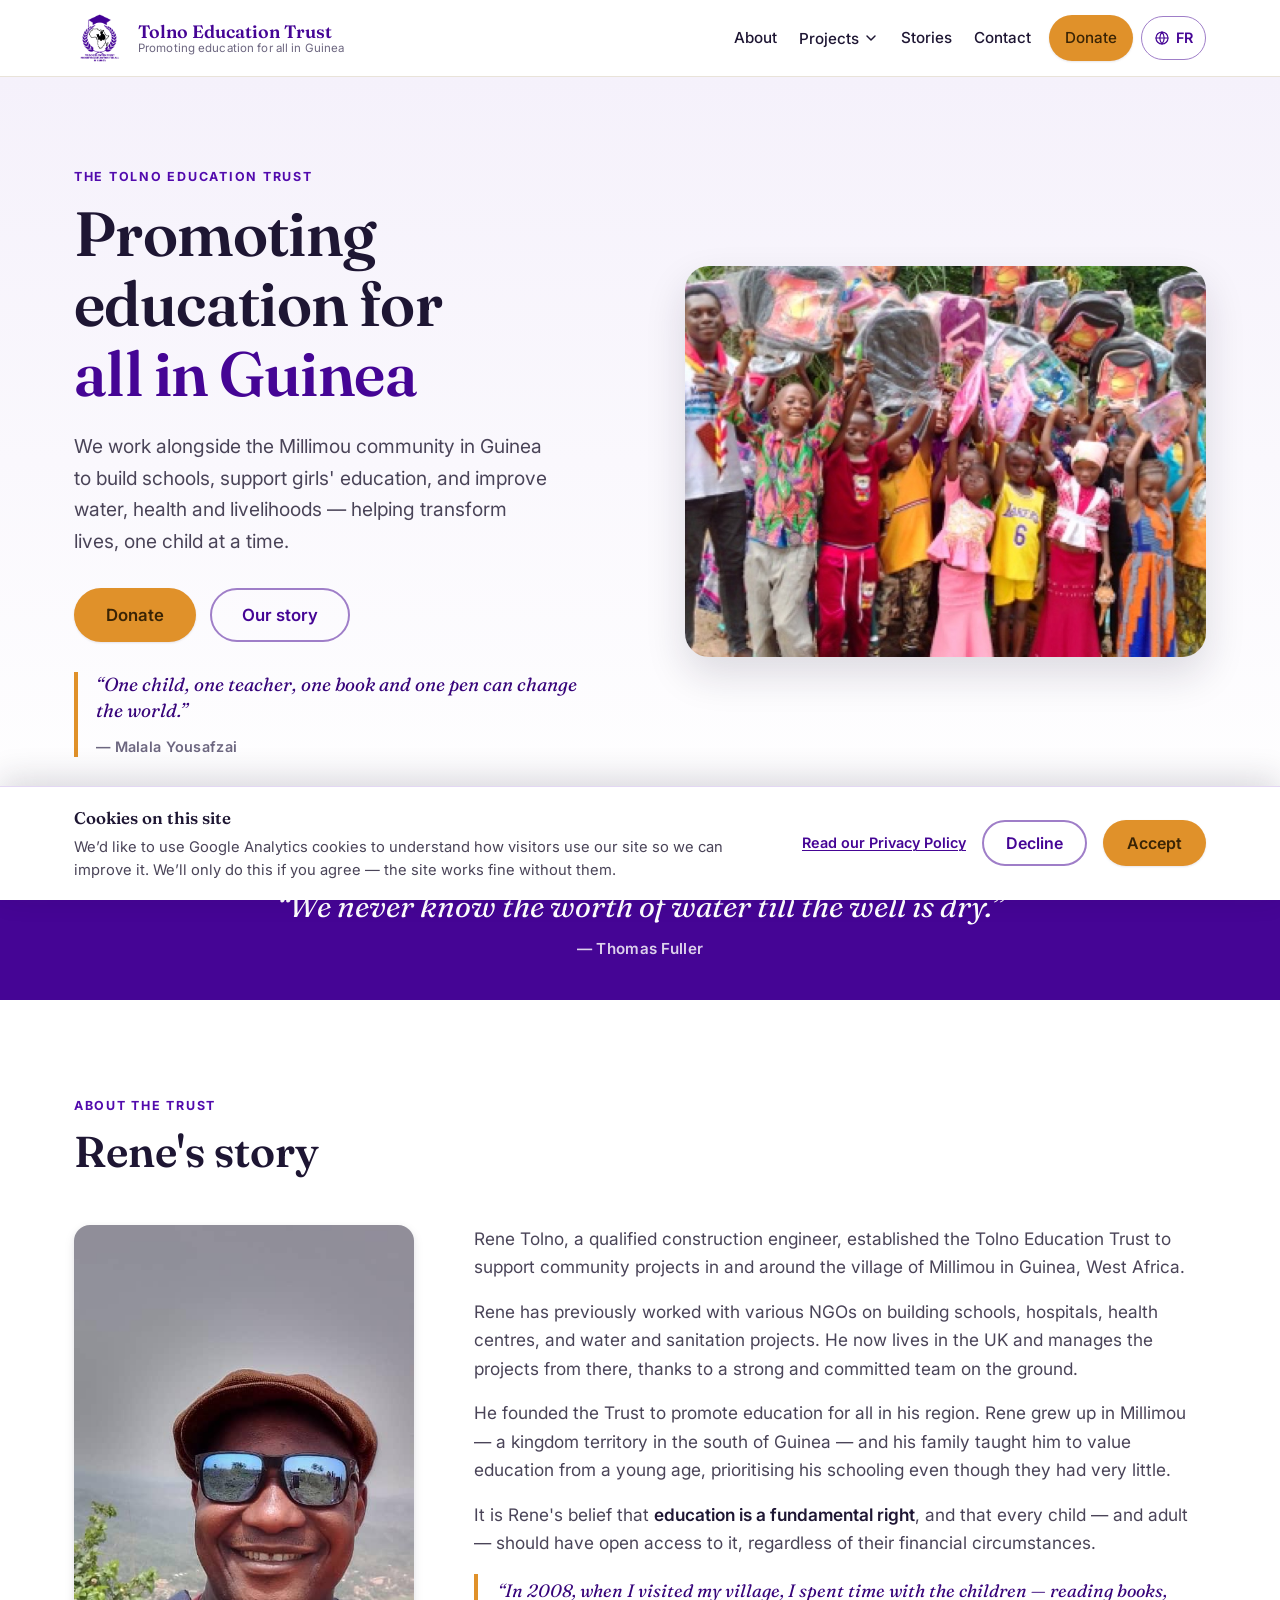
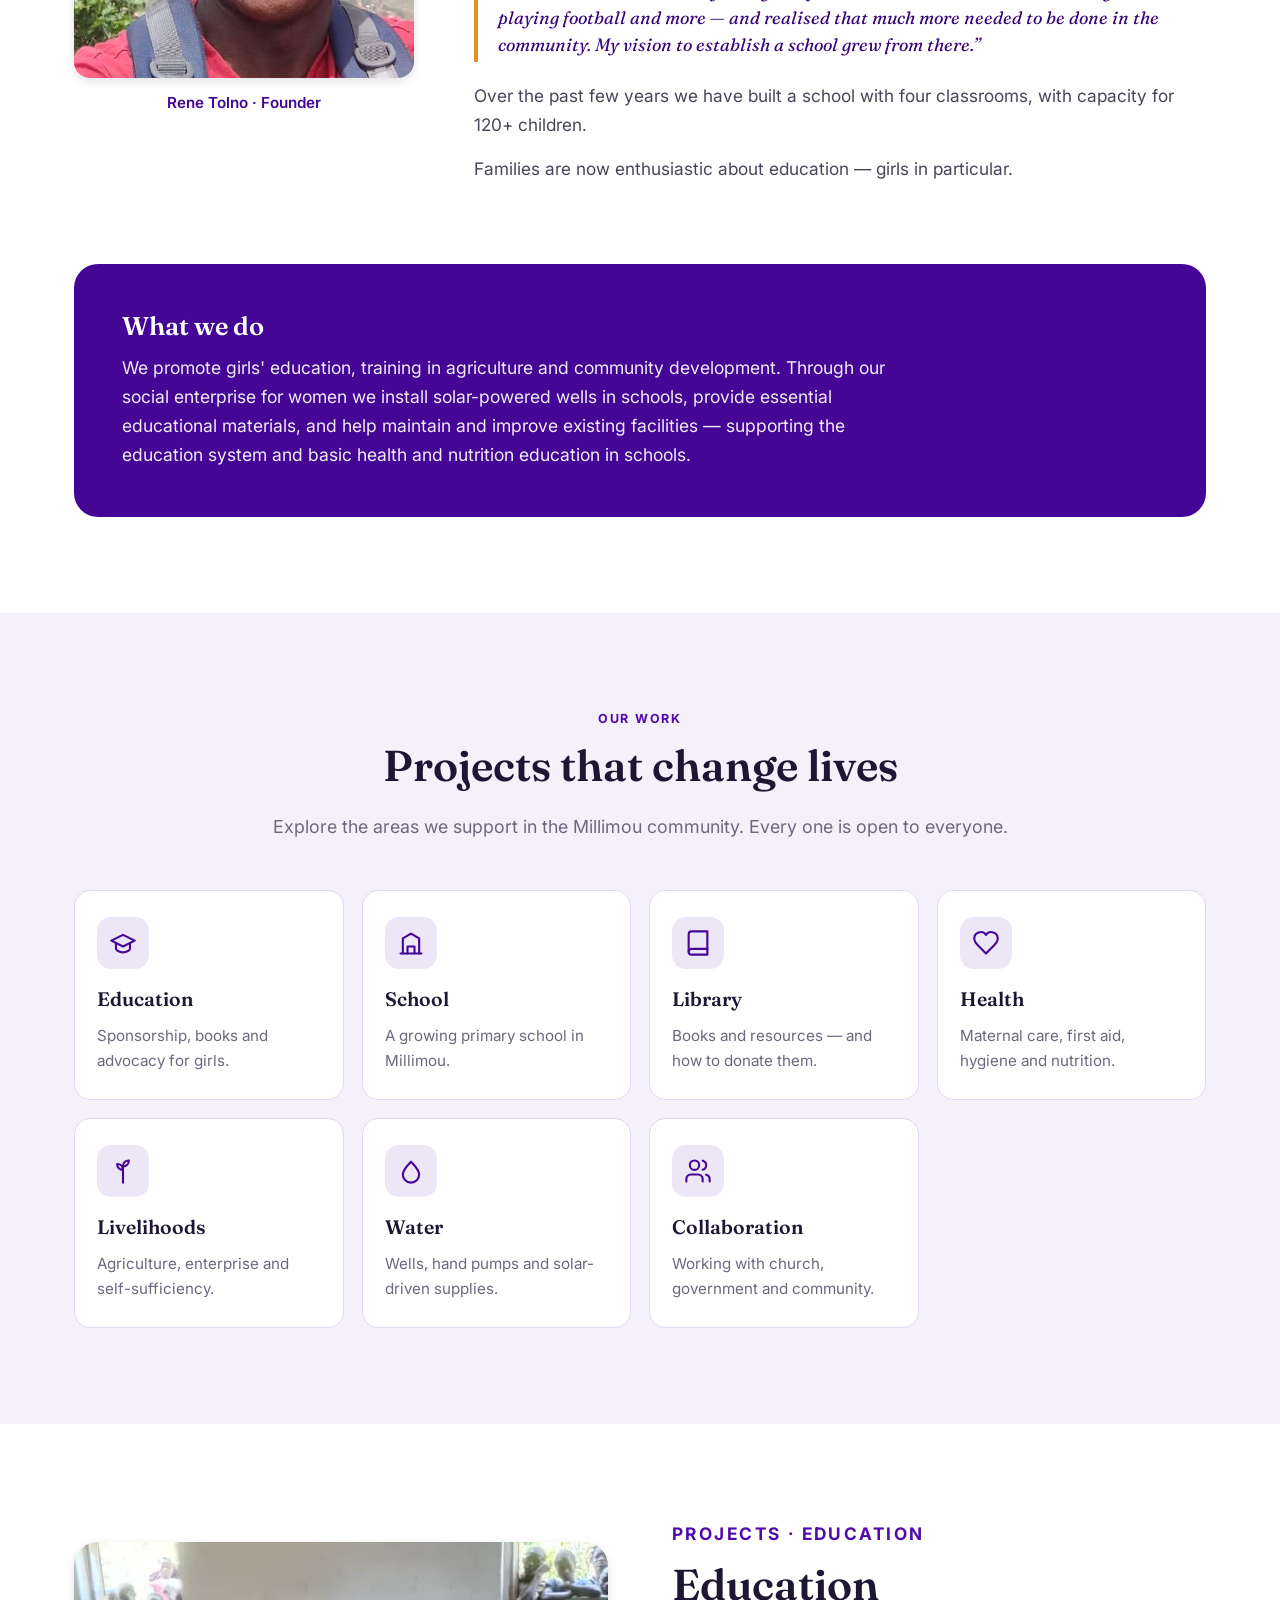
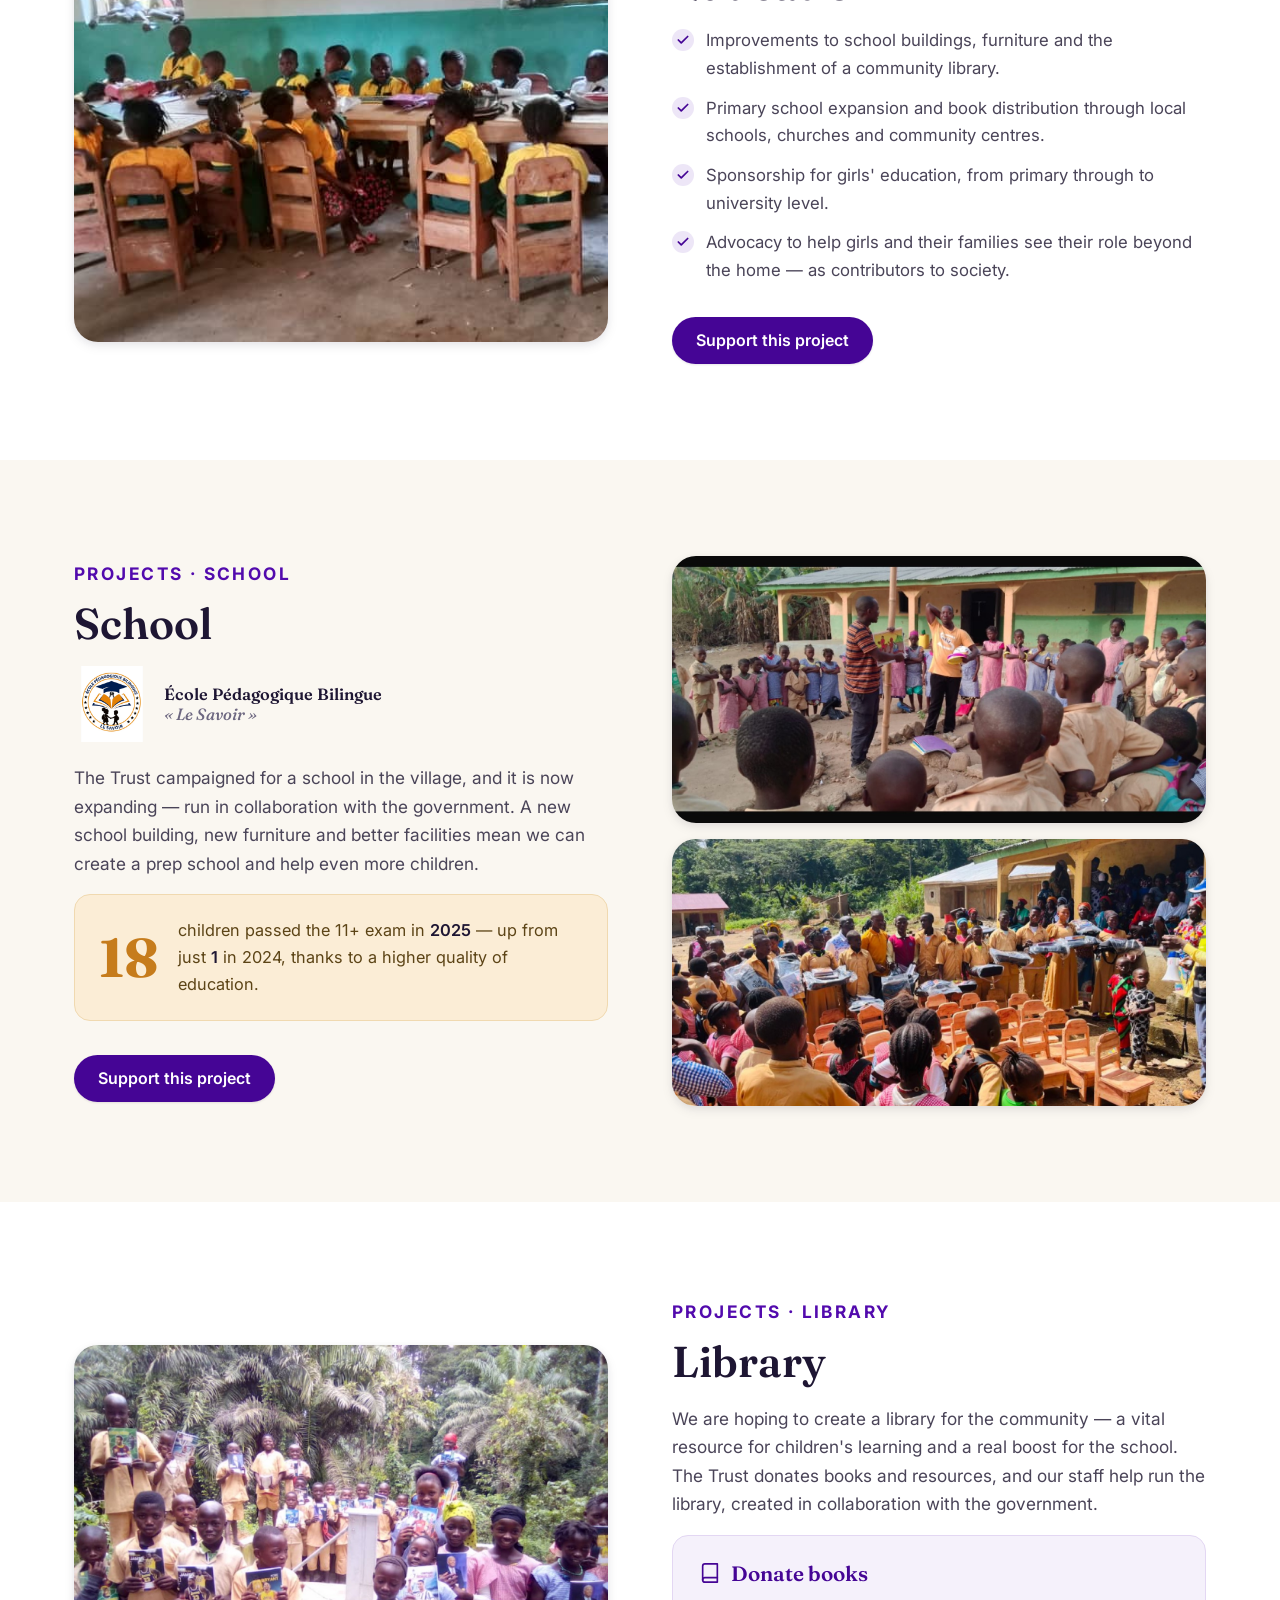
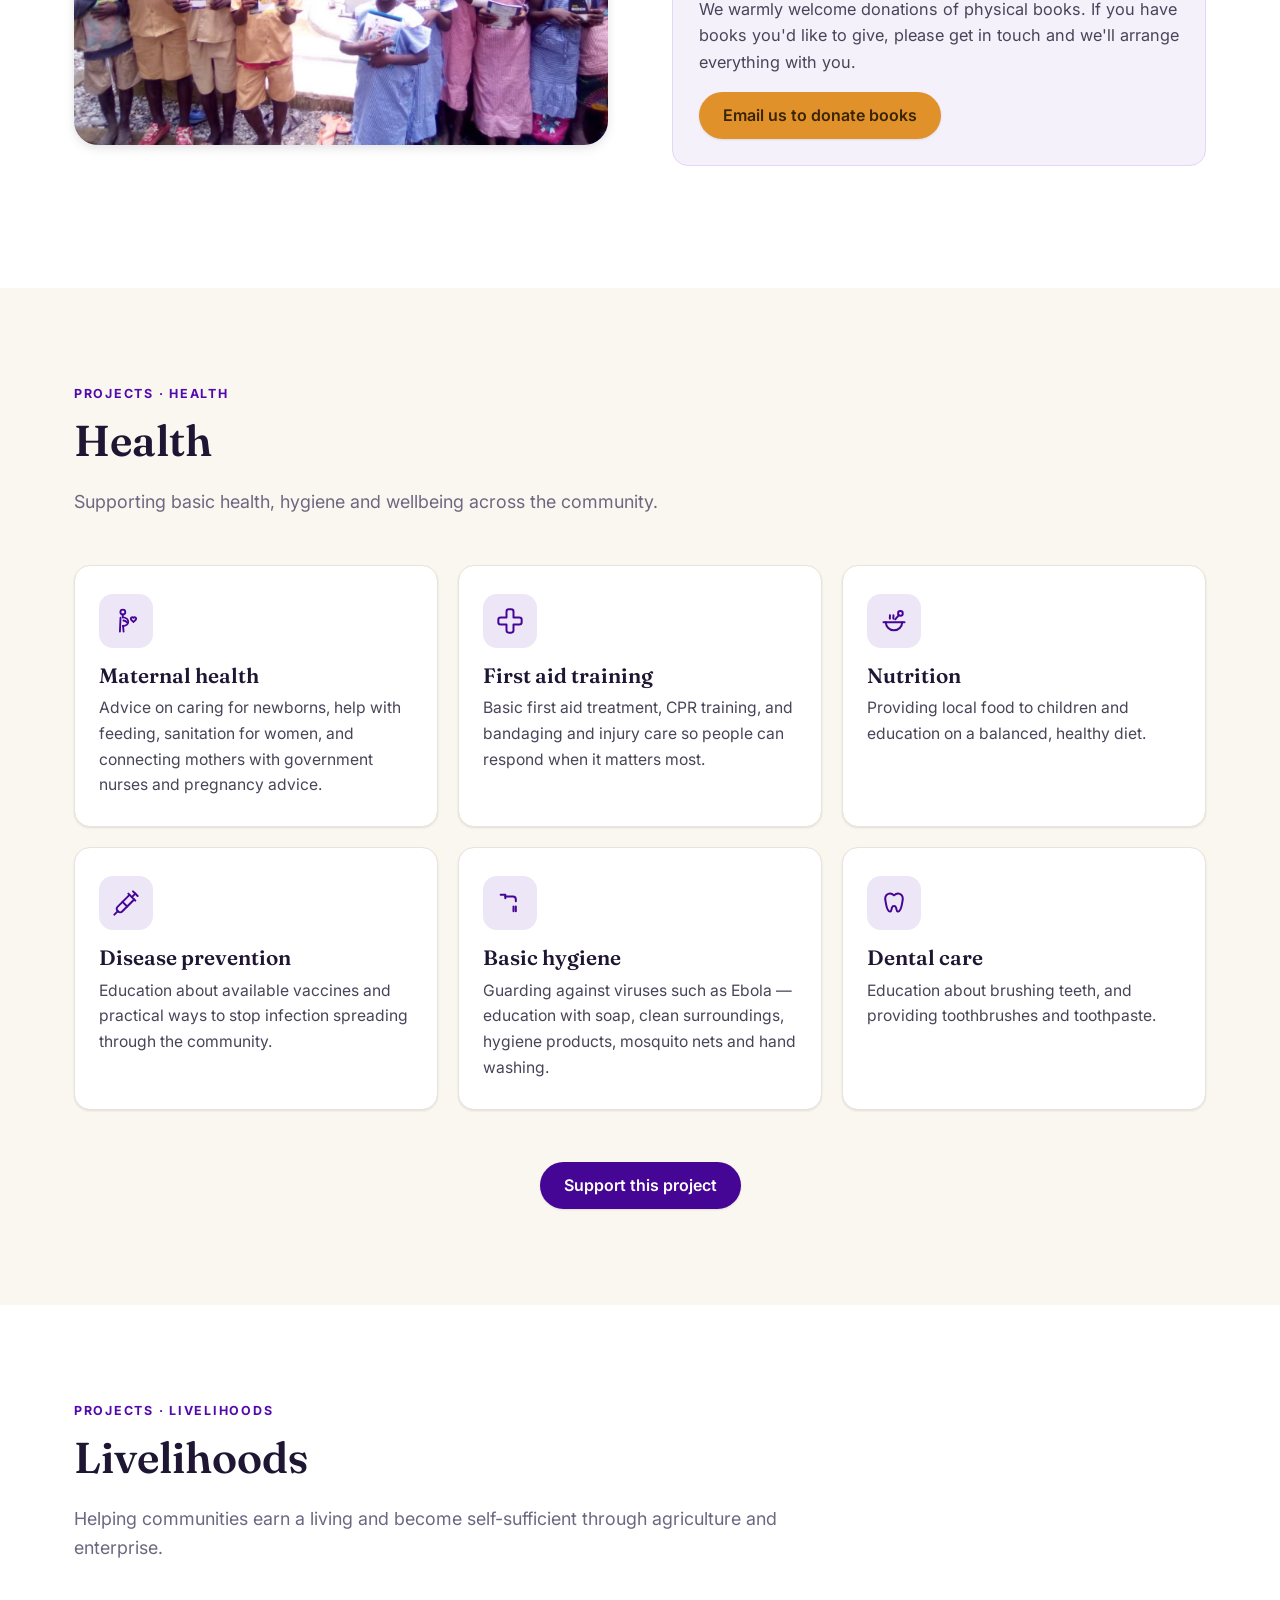
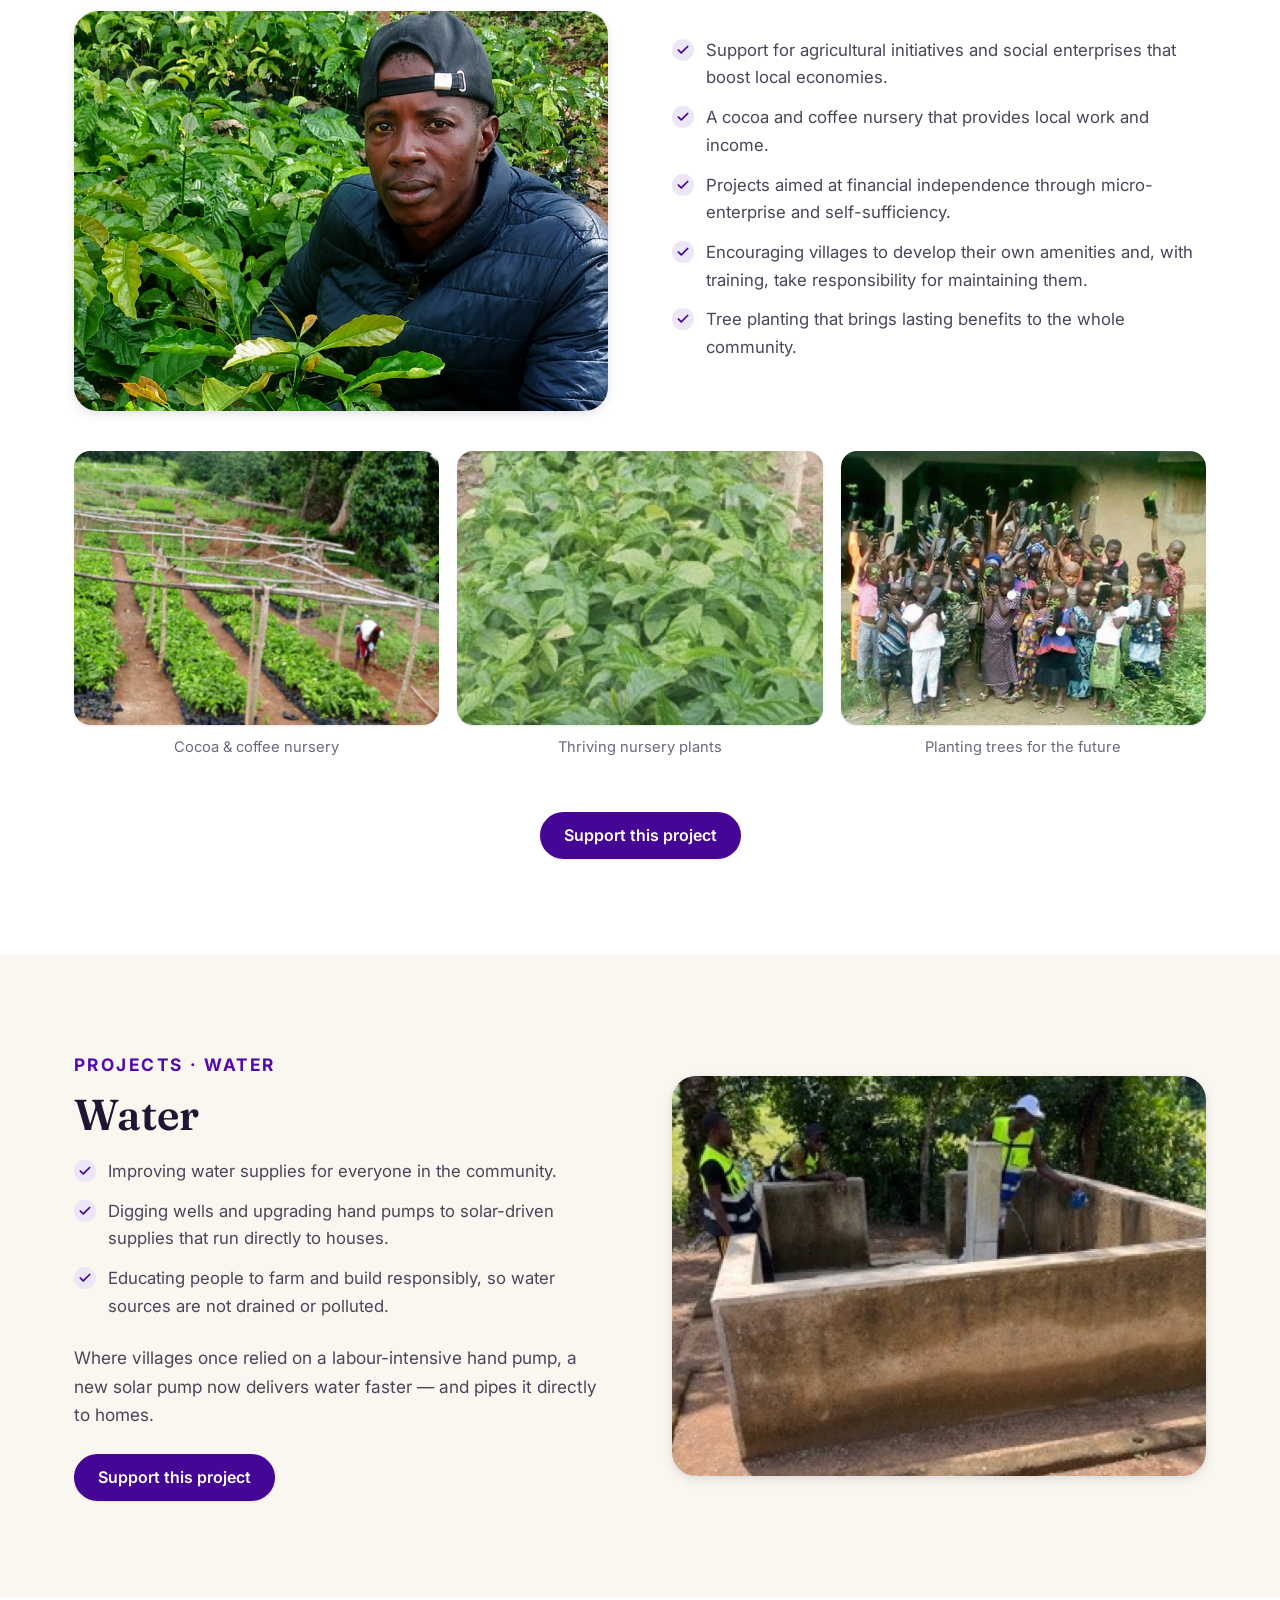
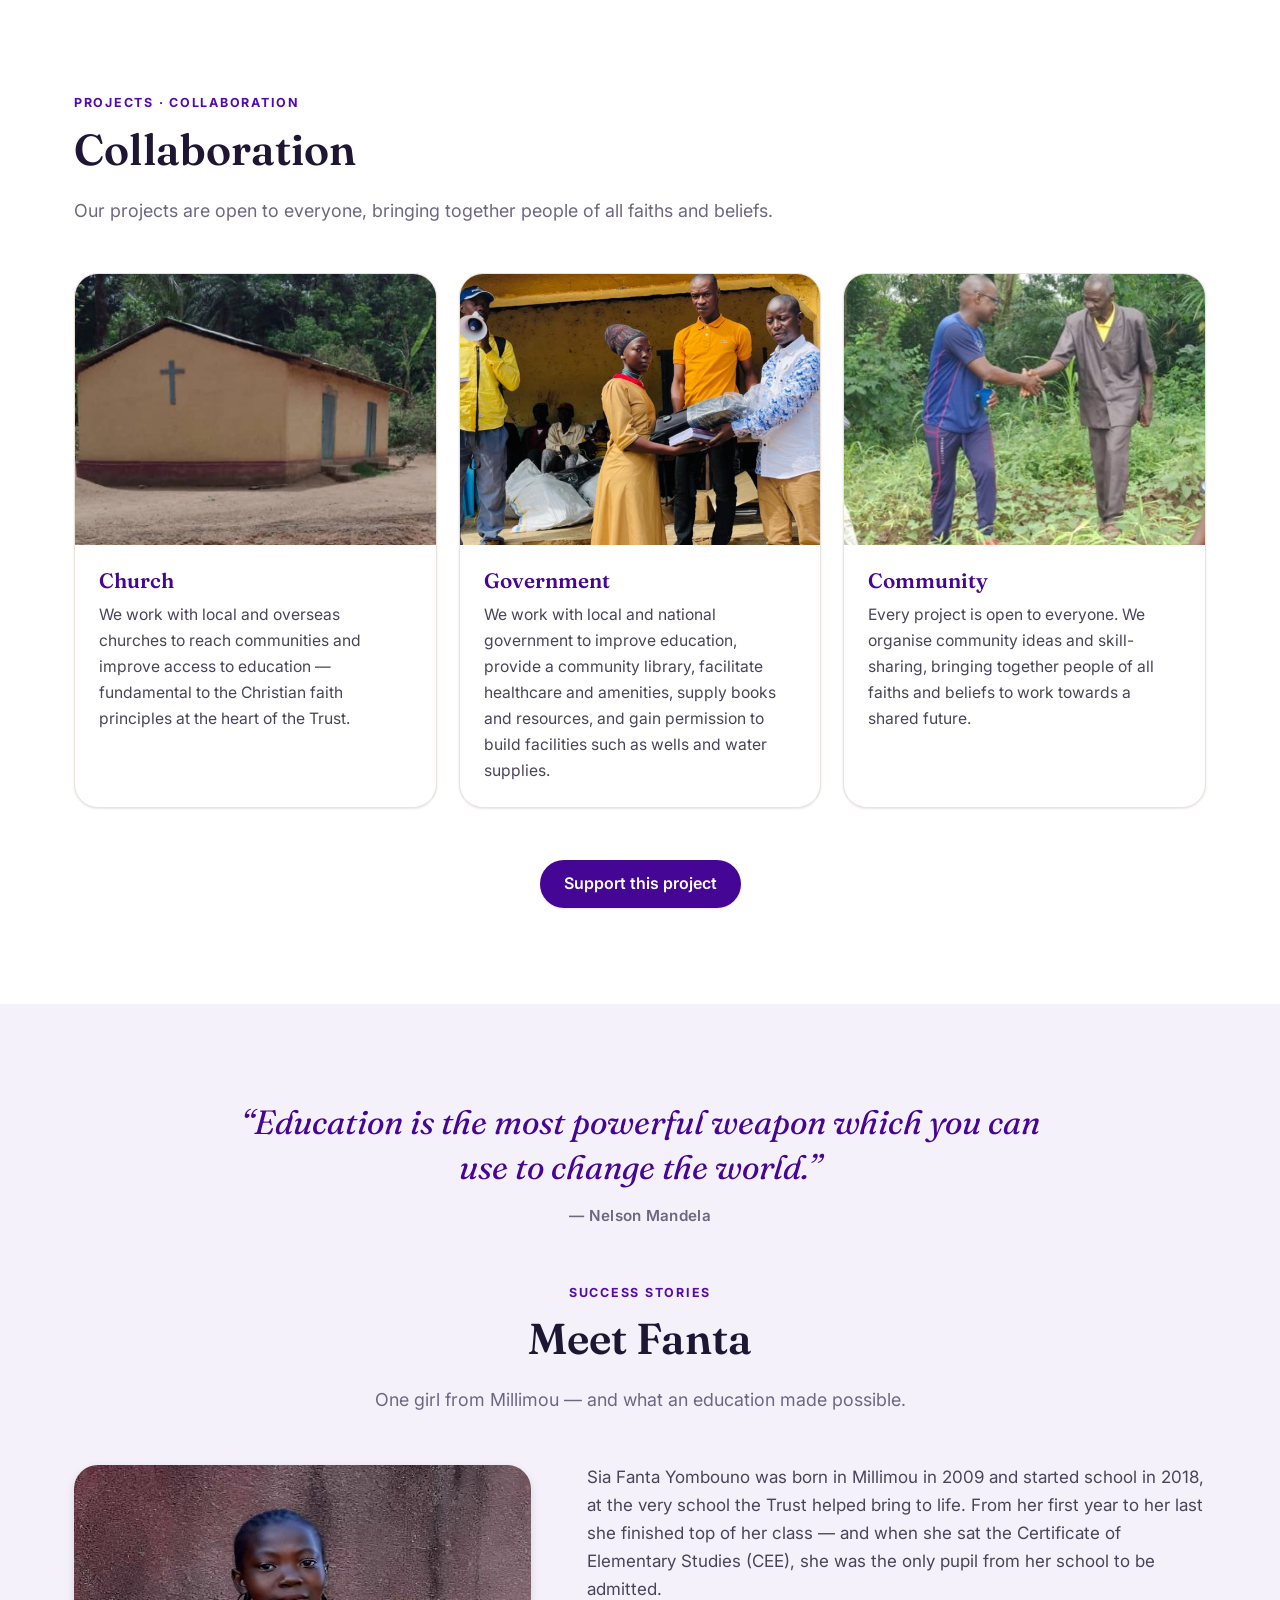
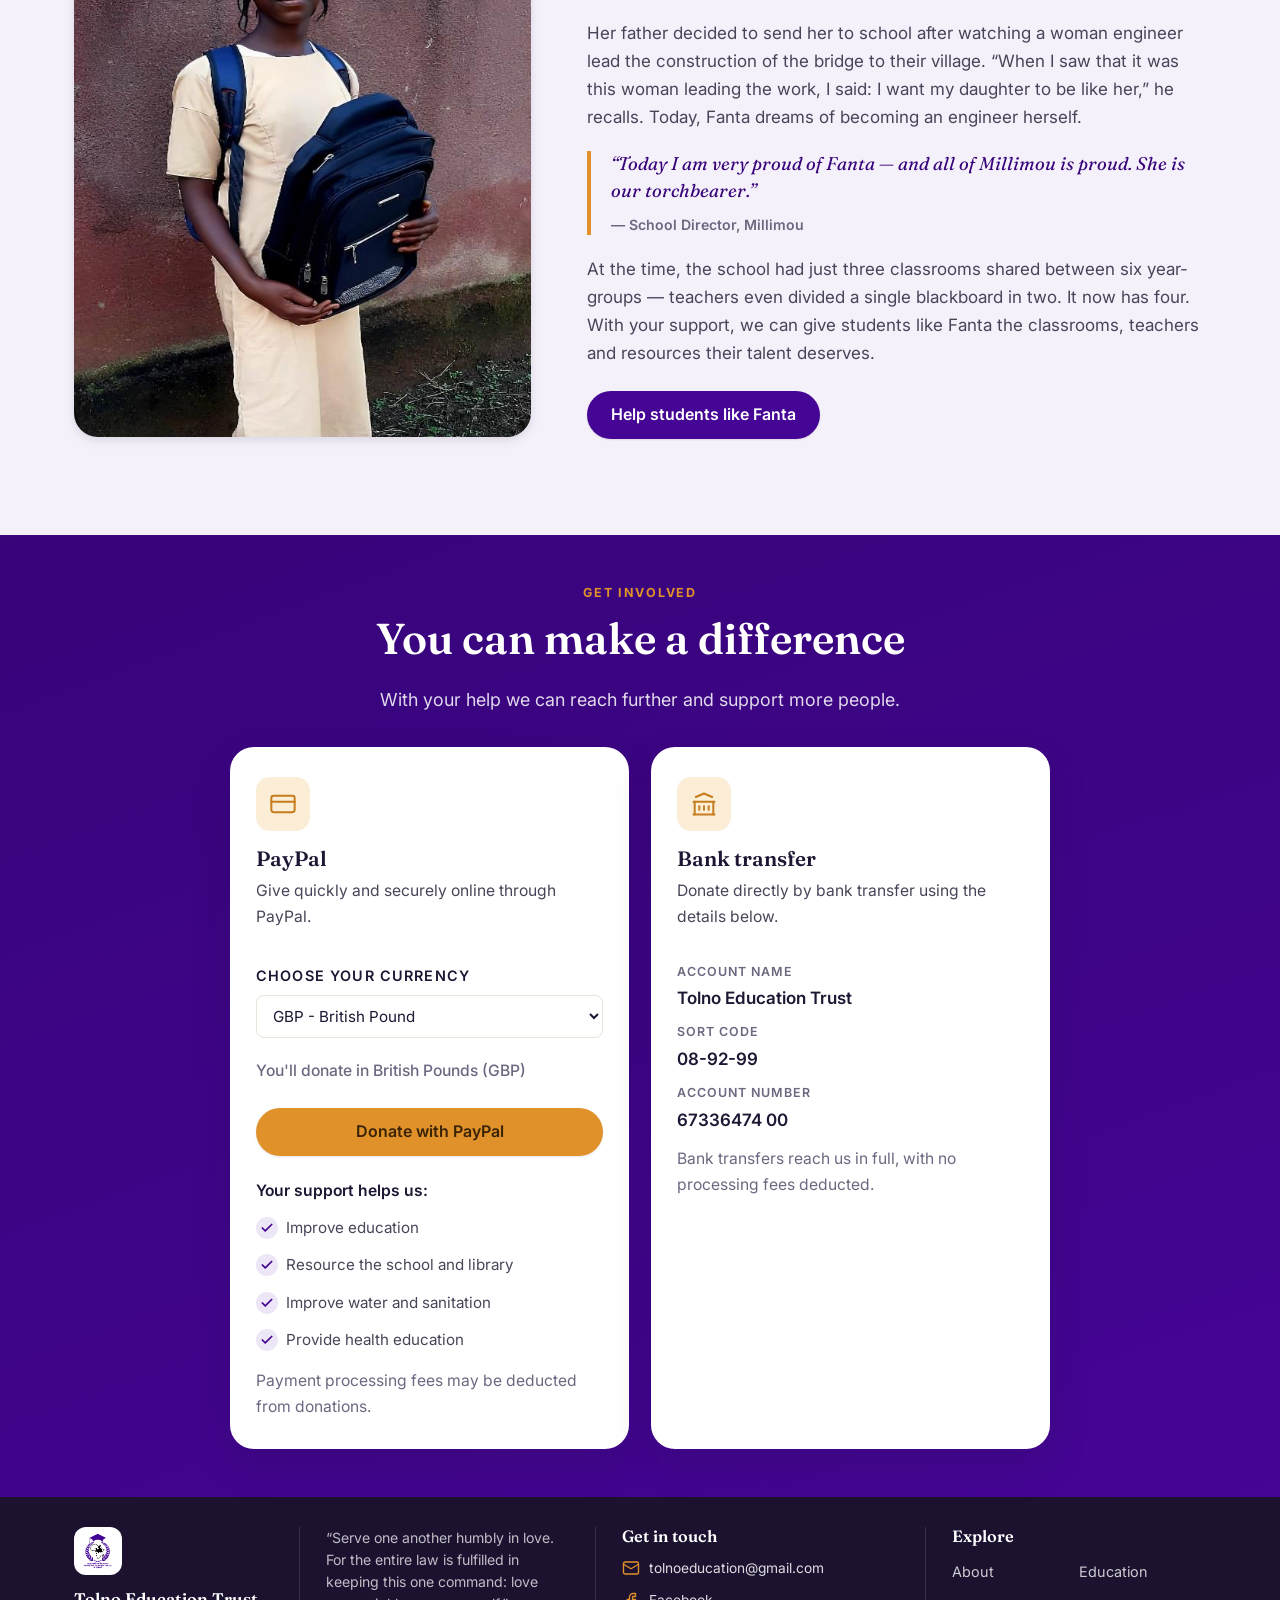
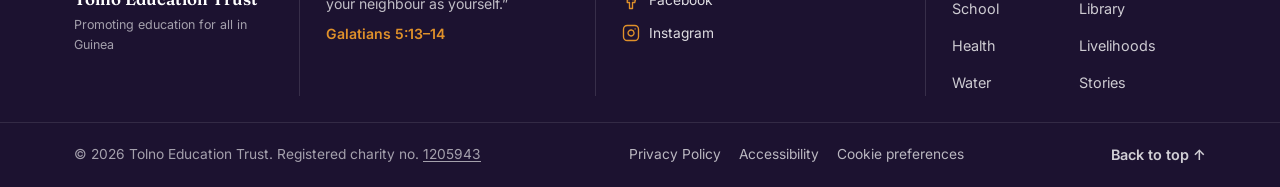
==== commit f349755e: "Add currency dropdown with GBP/USD/EUR and fix PayPal return/cancel URLs" ====
--- a/index.html
+++ b/index.html
@@ -45,7 +45,7 @@
   <link rel="preconnect" href="https://fonts.gstatic.com" crossorigin />
   <link href="https://fonts.googleapis.com/css2?family=Fraunces:opsz,wght@9..144,400;9..144,500;9..144,600;9..144,700&family=Inter:wght@400;500;600;700&display=swap" rel="stylesheet" />
 
-  <link rel="stylesheet" href="css/styles.css?v=32" />
+  <link rel="stylesheet" href="css/styles.css?v=33" />
 </head>
 <body>
   <a class="skip-link" href="#main" data-i18n="skip">Skip to main content</a>
@@ -575,6 +575,12 @@
             <a href="#donate" class="btn btn-primary support-btn" data-i18n="stories.cta">Help students like Fanta</a>
           </div>
         </div>
+
+        <!-- Additional stories, managed via the CMS (data/stories.json) -->
+        <div class="more-stories" id="moreStories" hidden>
+          <h3 class="more-stories-title" data-i18n="stories.more">More stories</h3>
+          <div class="story-cards" id="storyCards"></div>
+        </div>
       </div>
     </section>
 
@@ -594,7 +600,19 @@
             </span>
             <h3 data-i18n="donate.paypalH">PayPal</h3>
             <p data-i18n="donate.paypalP">Give quickly and securely online through PayPal.</p>
-            <a class="btn btn-accent" href="https://www.paypal.com/donate/?hosted_button_id=6QAJMPKUPJNJQ" target="_blank" rel="noopener noreferrer" data-i18n="donate.paypalBtn">Donate with PayPal</a>
+
+            <div class="currency-select-wrapper">
+              <label for="currencySelect" data-i18n="donate.currencyLabel">Choose your currency</label>
+              <select id="currencySelect" class="currency-select">
+                <option value="GBP">GBP - British Pound</option>
+                <option value="USD">USD - US Dollar</option>
+                <option value="EUR">EUR - Euro</option>
+              </select>
+            </div>
+
+            <p class="currency-note" id="currencyNote" data-i18n="donate.currencyNote">You'll donate in British Pounds (GBP)</p>
+
+            <a class="btn btn-accent" id="paypalLink" href="https://www.paypal.com/donate/?hosted_button_id=GQPLW8DYW6PA&amp;currency_code=GBP&amp;return=https://www.tolnoeducationtrust.org.uk/&amp;cancel_return=https://www.tolnoeducationtrust.org.uk/" target="_blank" rel="noopener noreferrer" data-i18n="donate.paypalBtn">Donate with PayPal</a>
             <p class="support-heading" data-i18n="donate.supportH">Your support helps us:</p>
             <ul class="tick-list">
               <li data-i18n="donate.support1">Improve education</li>
@@ -692,7 +710,7 @@
     </div>
   </footer>
 
-  <script src="js/main.js?v=18"></script>
+  <script src="js/main.js?v=20"></script>
   <script src="js/consent.js?v=1"></script>
 </body>
 </html>
--- a/css/styles.css
+++ b/css/styles.css
@@ -322,6 +322,33 @@
   font-weight: 600; font-size: .88rem; color: var(--muted);
 }
 .story-quote cite::before { content: '\2014\00a0'; }
+
+/* Additional (CMS-managed) stories */
+.more-stories { margin-top: clamp(40px, 6vw, 72px); }
+.more-stories-title {
+  font-family: 'Fraunces', Georgia, serif; font-weight: 600; color: var(--ink);
+  font-size: clamp(1.3rem, 2.4vw, 1.6rem); text-align: center; margin: 0 0 28px;
+}
+.story-cards {
+  display: grid; grid-template-columns: repeat(auto-fill, minmax(280px, 1fr));
+  gap: clamp(20px, 3vw, 32px);
+}
+.story-card {
+  background: var(--white); border: 1px solid var(--border-purple);
+  border-radius: var(--radius); overflow: hidden; box-shadow: var(--shadow-sm);
+  display: flex; flex-direction: column;
+}
+.story-card img {
+  width: 100%; aspect-ratio: 3 / 2; object-fit: cover; object-position: center; display: block;
+}
+.story-card-body { padding: 20px 22px 24px; }
+.story-card-body h4 {
+  font-family: 'Fraunces', Georgia, serif; font-weight: 600; color: var(--ink);
+  font-size: 1.18rem; line-height: 1.3; margin: 0 0 10px;
+}
+.story-card-body p { margin: 0 0 12px; color: var(--body); font-size: .96rem; line-height: 1.6; }
+.story-card-body p:last-child { margin-bottom: 0; }
+
 @media (max-width: 860px) {
   .story-feature { grid-template-columns: 1fr; }
   .story-media { max-width: 340px; margin: 0 auto; }
@@ -396,6 +423,24 @@
 
 .placeholder-inline, .bank-details dd:not(:has(*)) { }
 .route-card .btn-accent { margin-top: 12px; }
+
+/* Currency select dropdown */
+.currency-select-wrapper { margin: 18px 0 12px; }
+.currency-select-wrapper label {
+  display: block; font-size: .9rem; font-weight: 600; color: var(--ink);
+  margin-bottom: 8px; text-transform: uppercase; letter-spacing: .08em;
+}
+.currency-select {
+  width: 100%; padding: 10px 12px; border: 1px solid var(--border);
+  border-radius: 8px; background: #fff; color: var(--ink);
+  font-family: inherit; font-size: .95rem; cursor: pointer;
+  transition: border-color .18s ease, box-shadow .18s ease;
+}
+.currency-select:hover { border-color: var(--purple-300); }
+.currency-select:focus { outline: none; box-shadow: 0 0 0 3px rgba(69, 5, 149, .1); border-color: var(--purple); }
+.currency-note {
+  font-size: .9rem; color: var(--muted); margin: 8px 0 12px; font-weight: 500;
+}
 
 .donate-books-hint { text-align: center; margin: 40px 0 0; color: rgba(255,255,255,.9); }
 .donate-books-hint a { color: #fff; text-decoration: underline; font-weight: 600; }
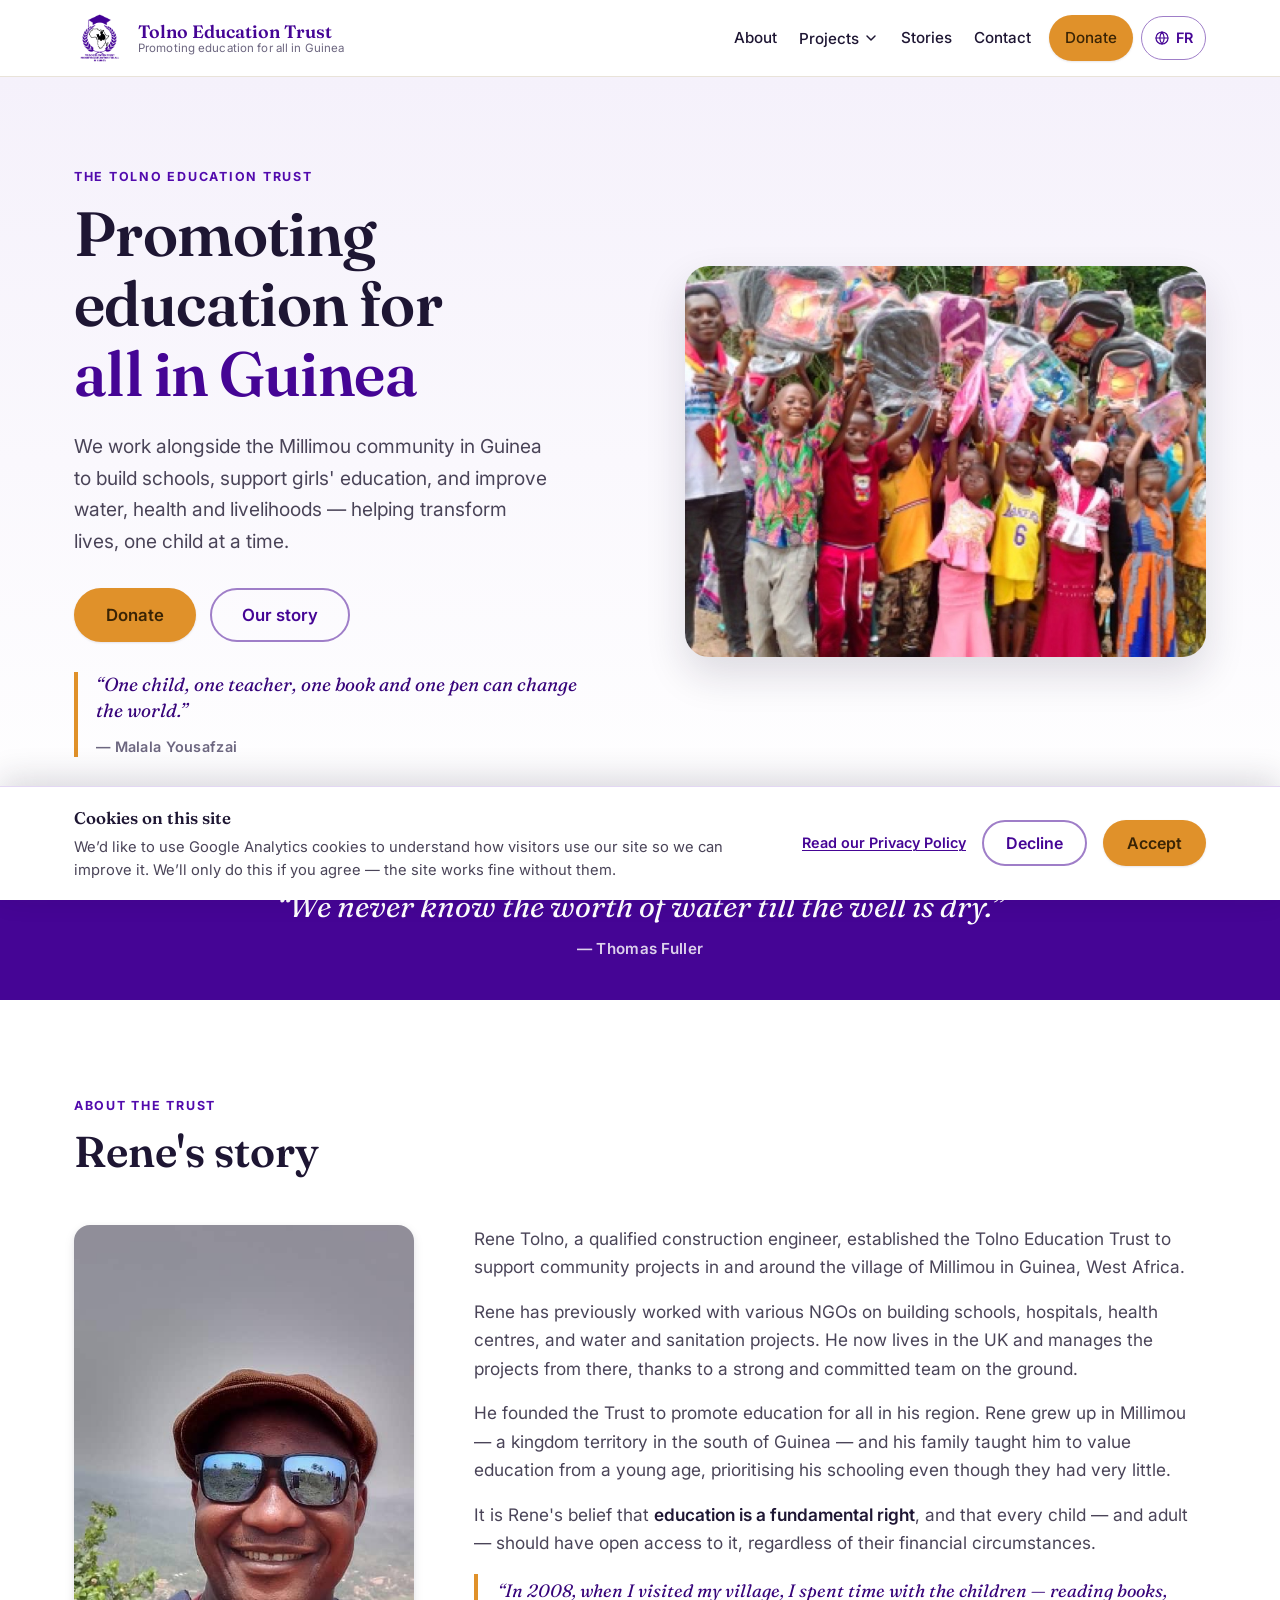
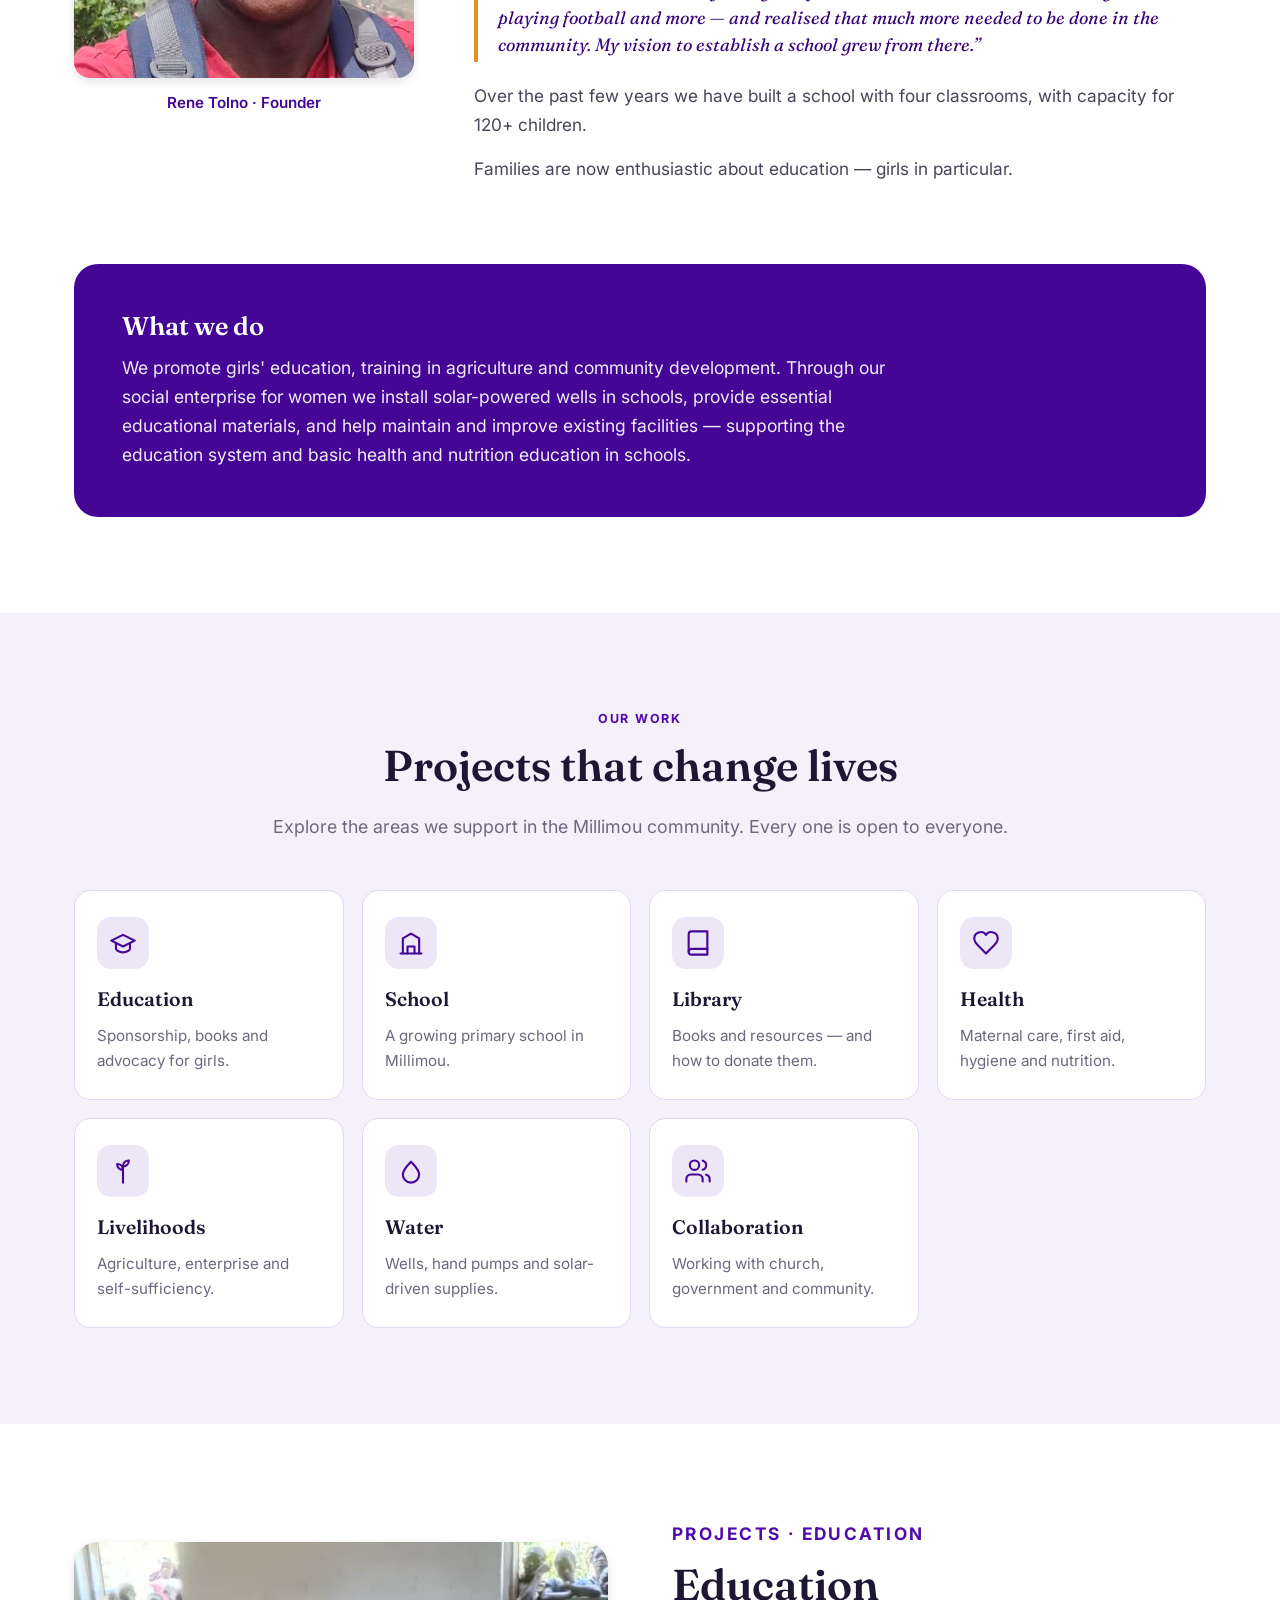
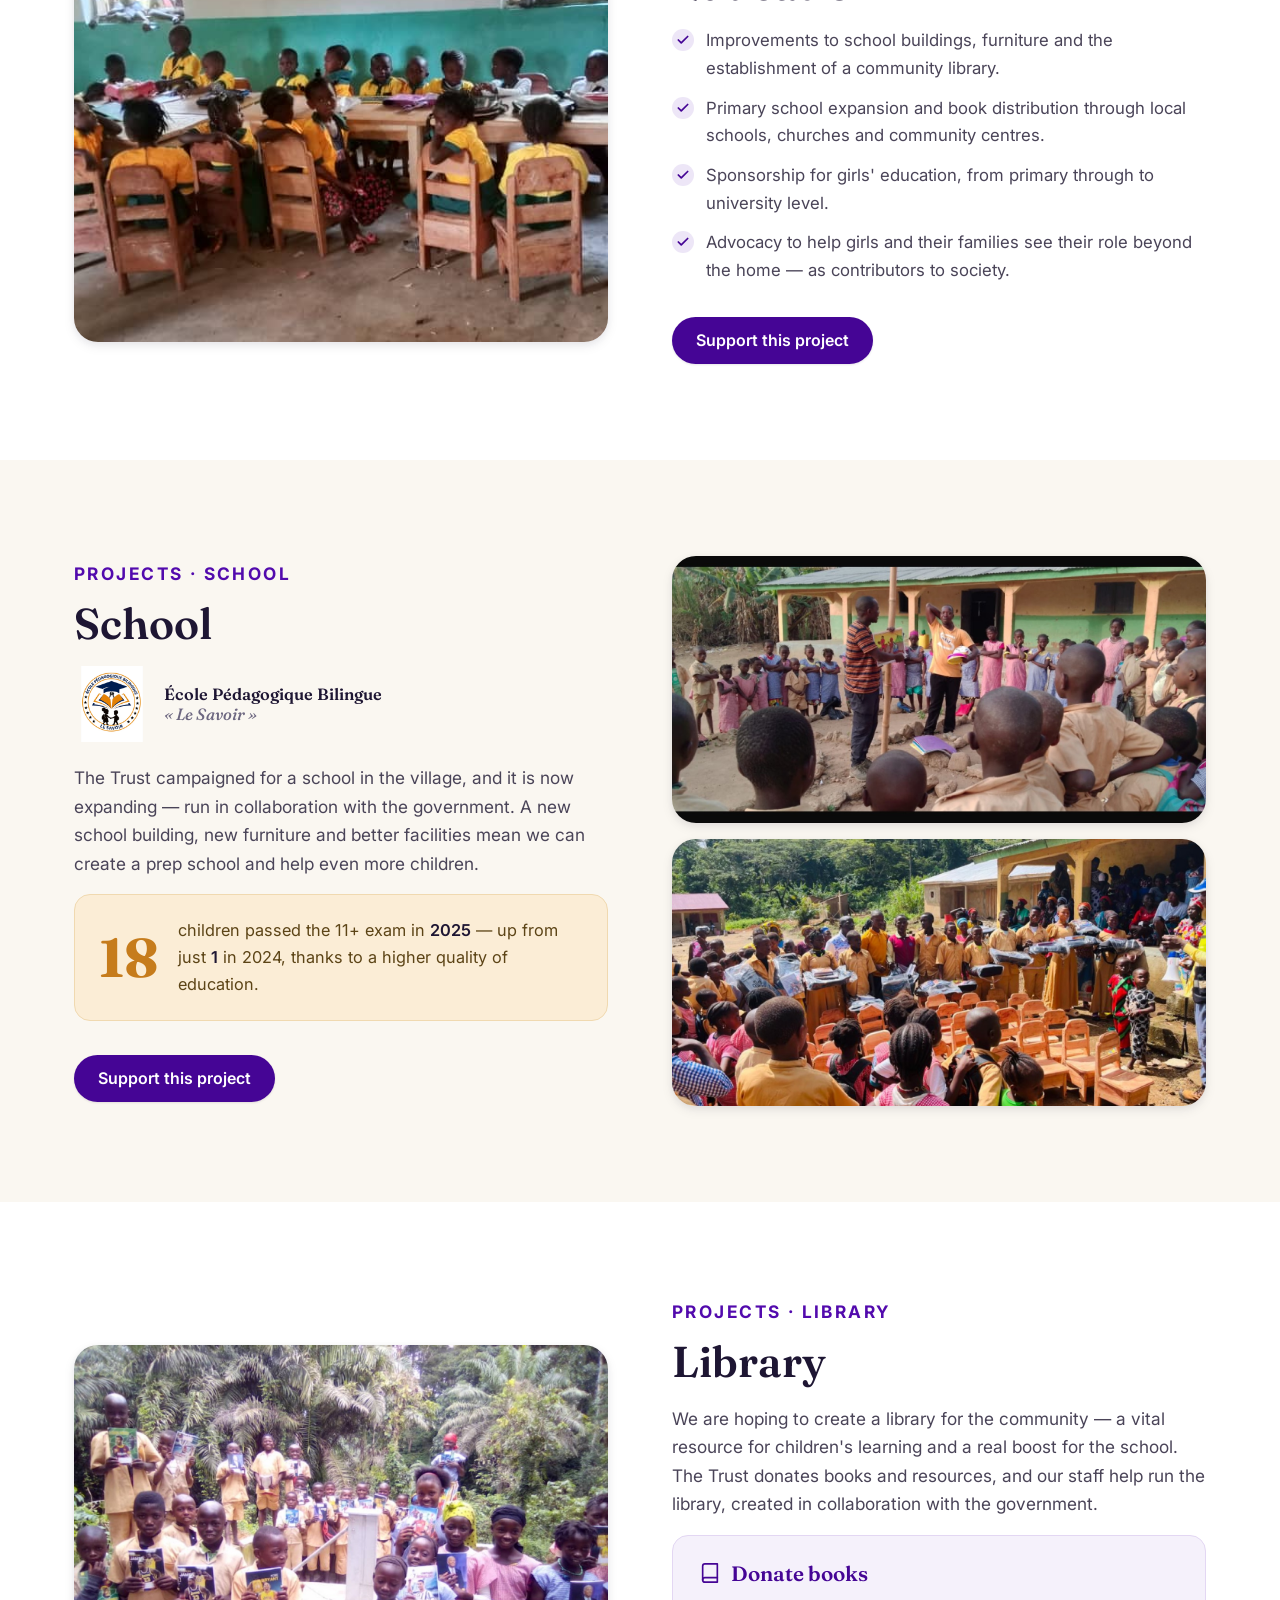
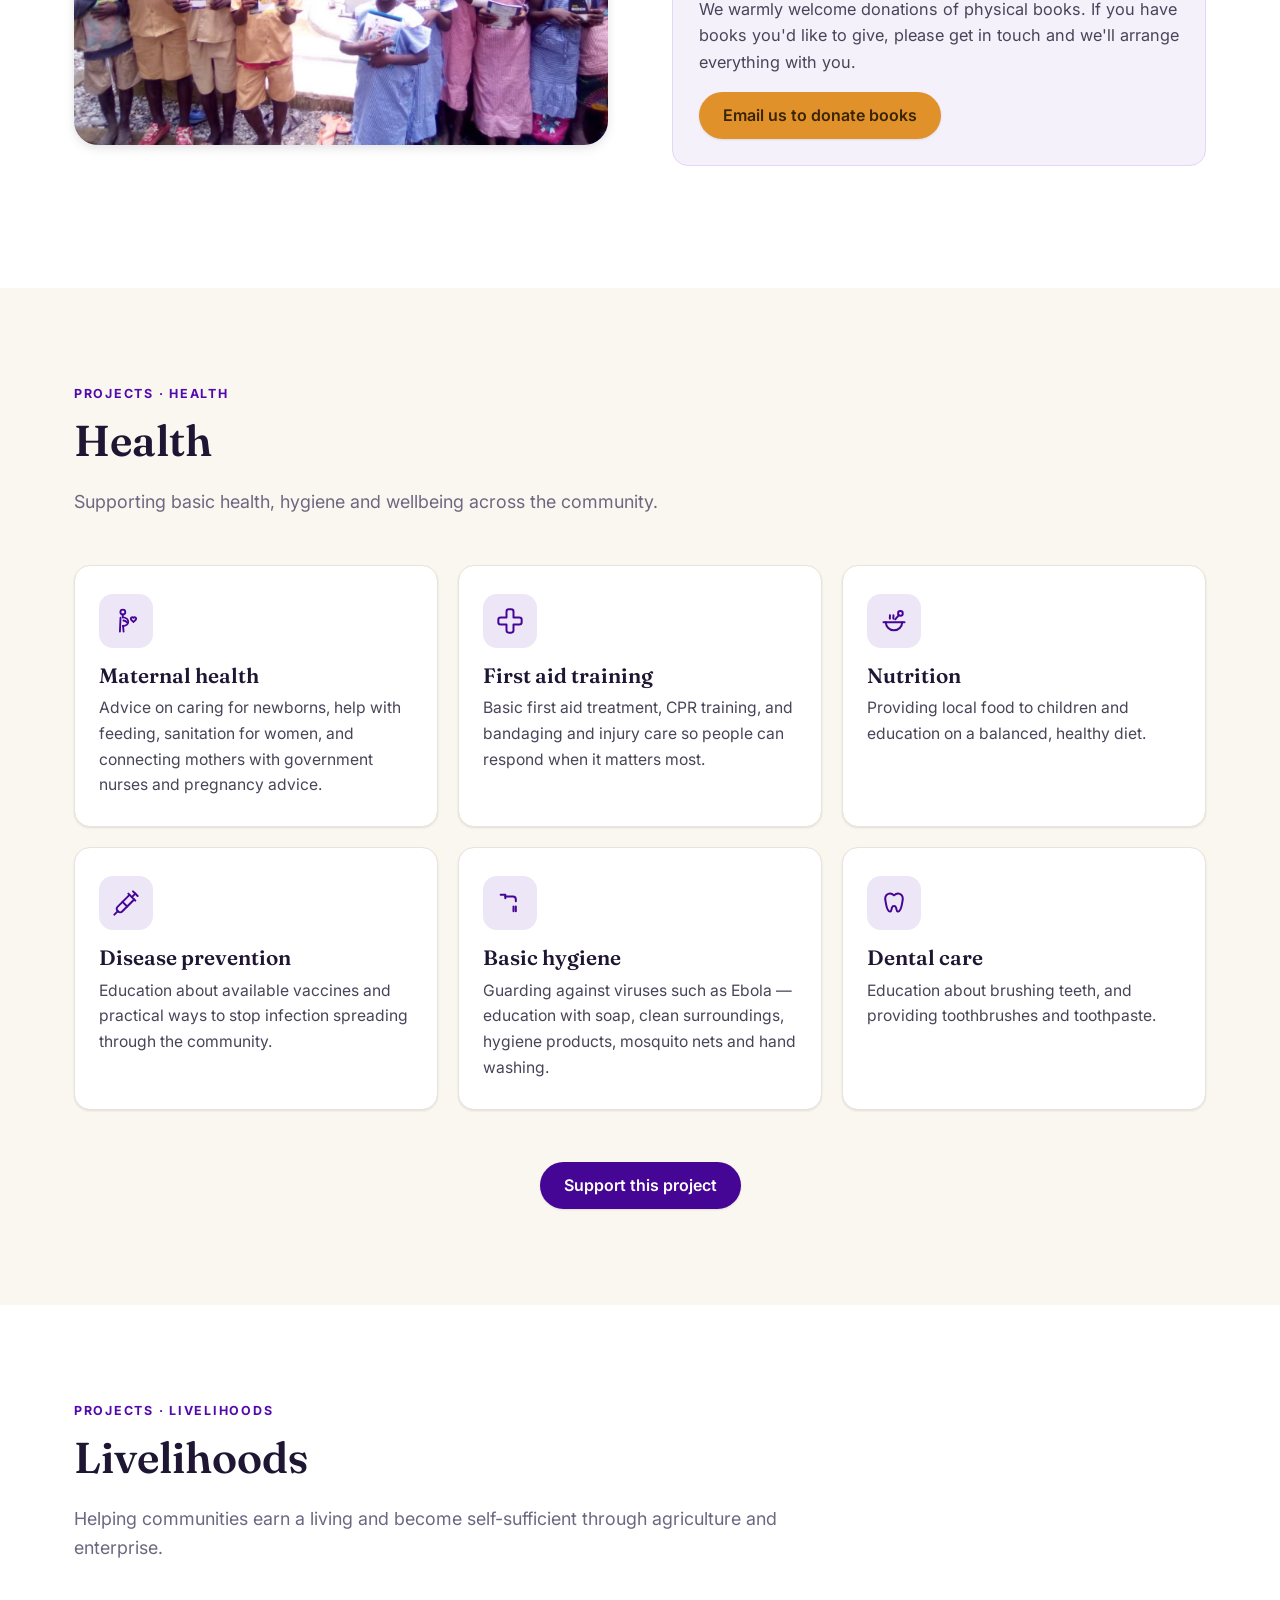
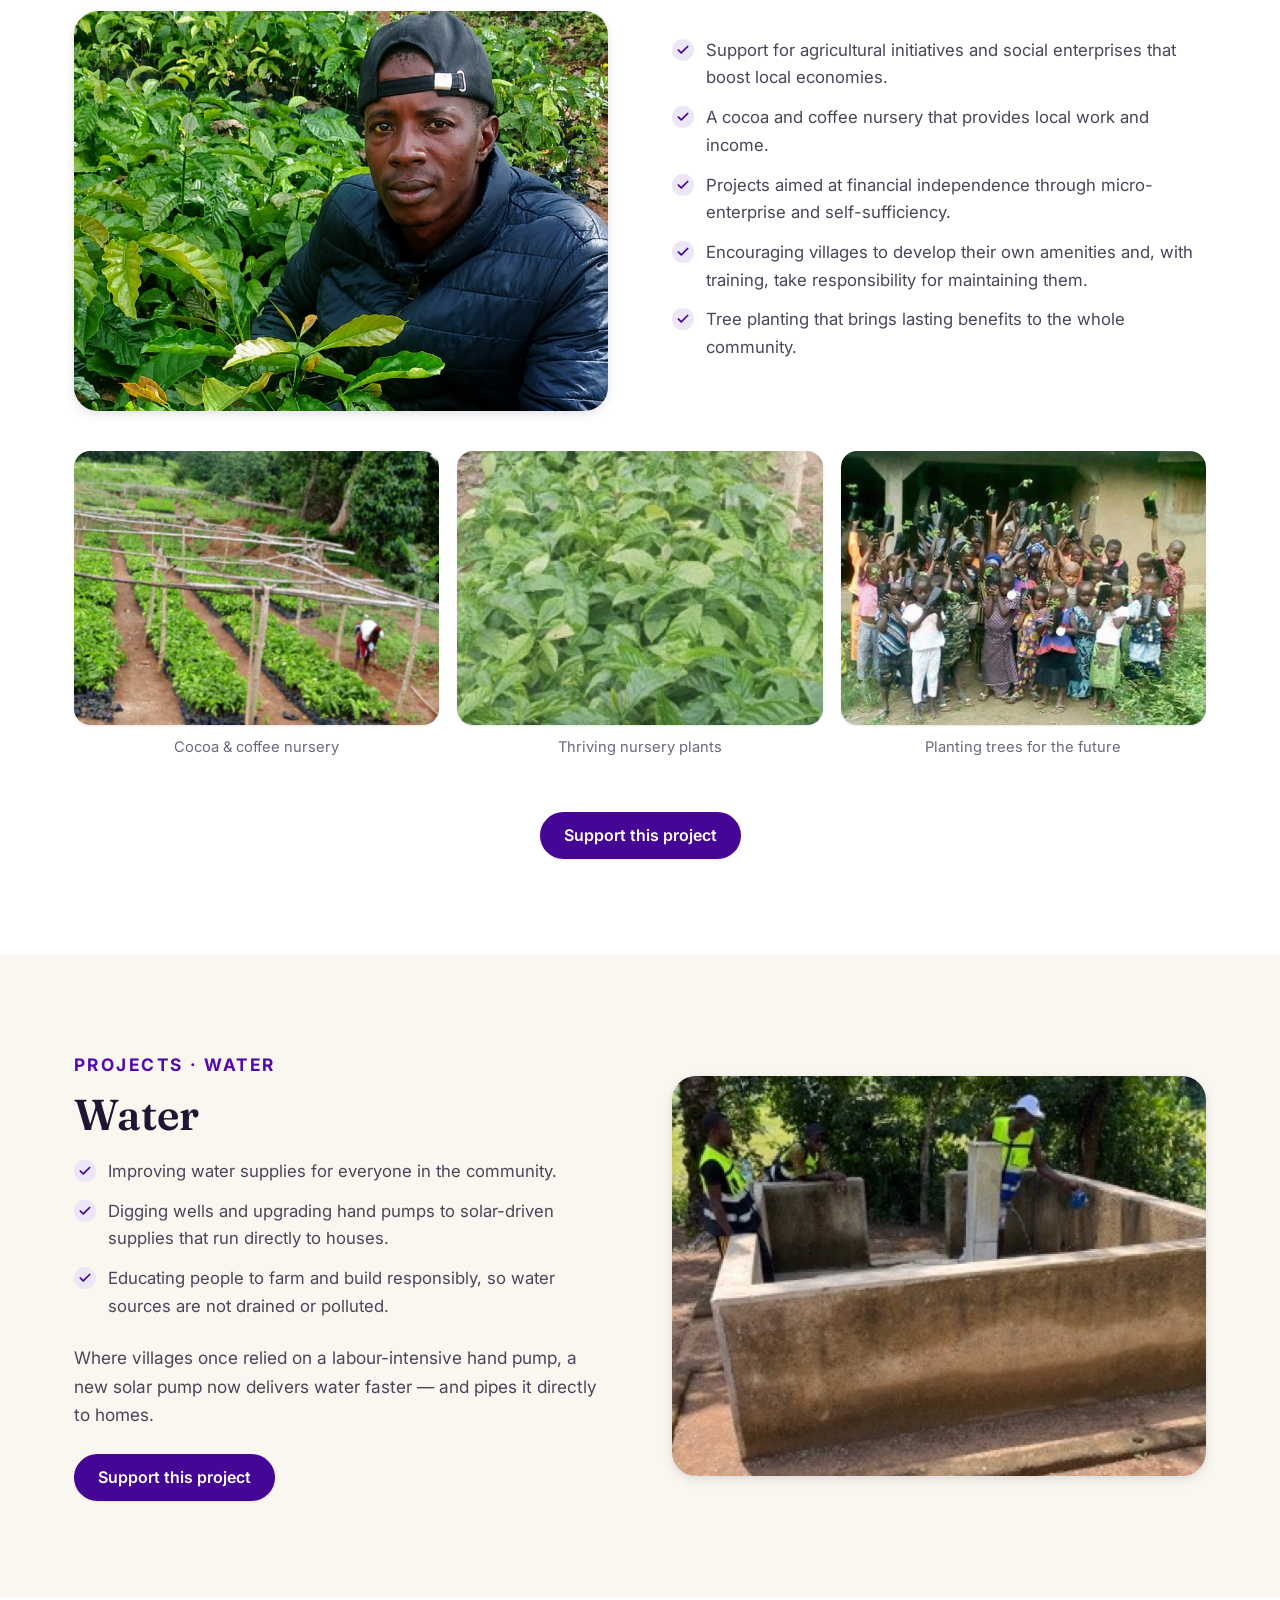
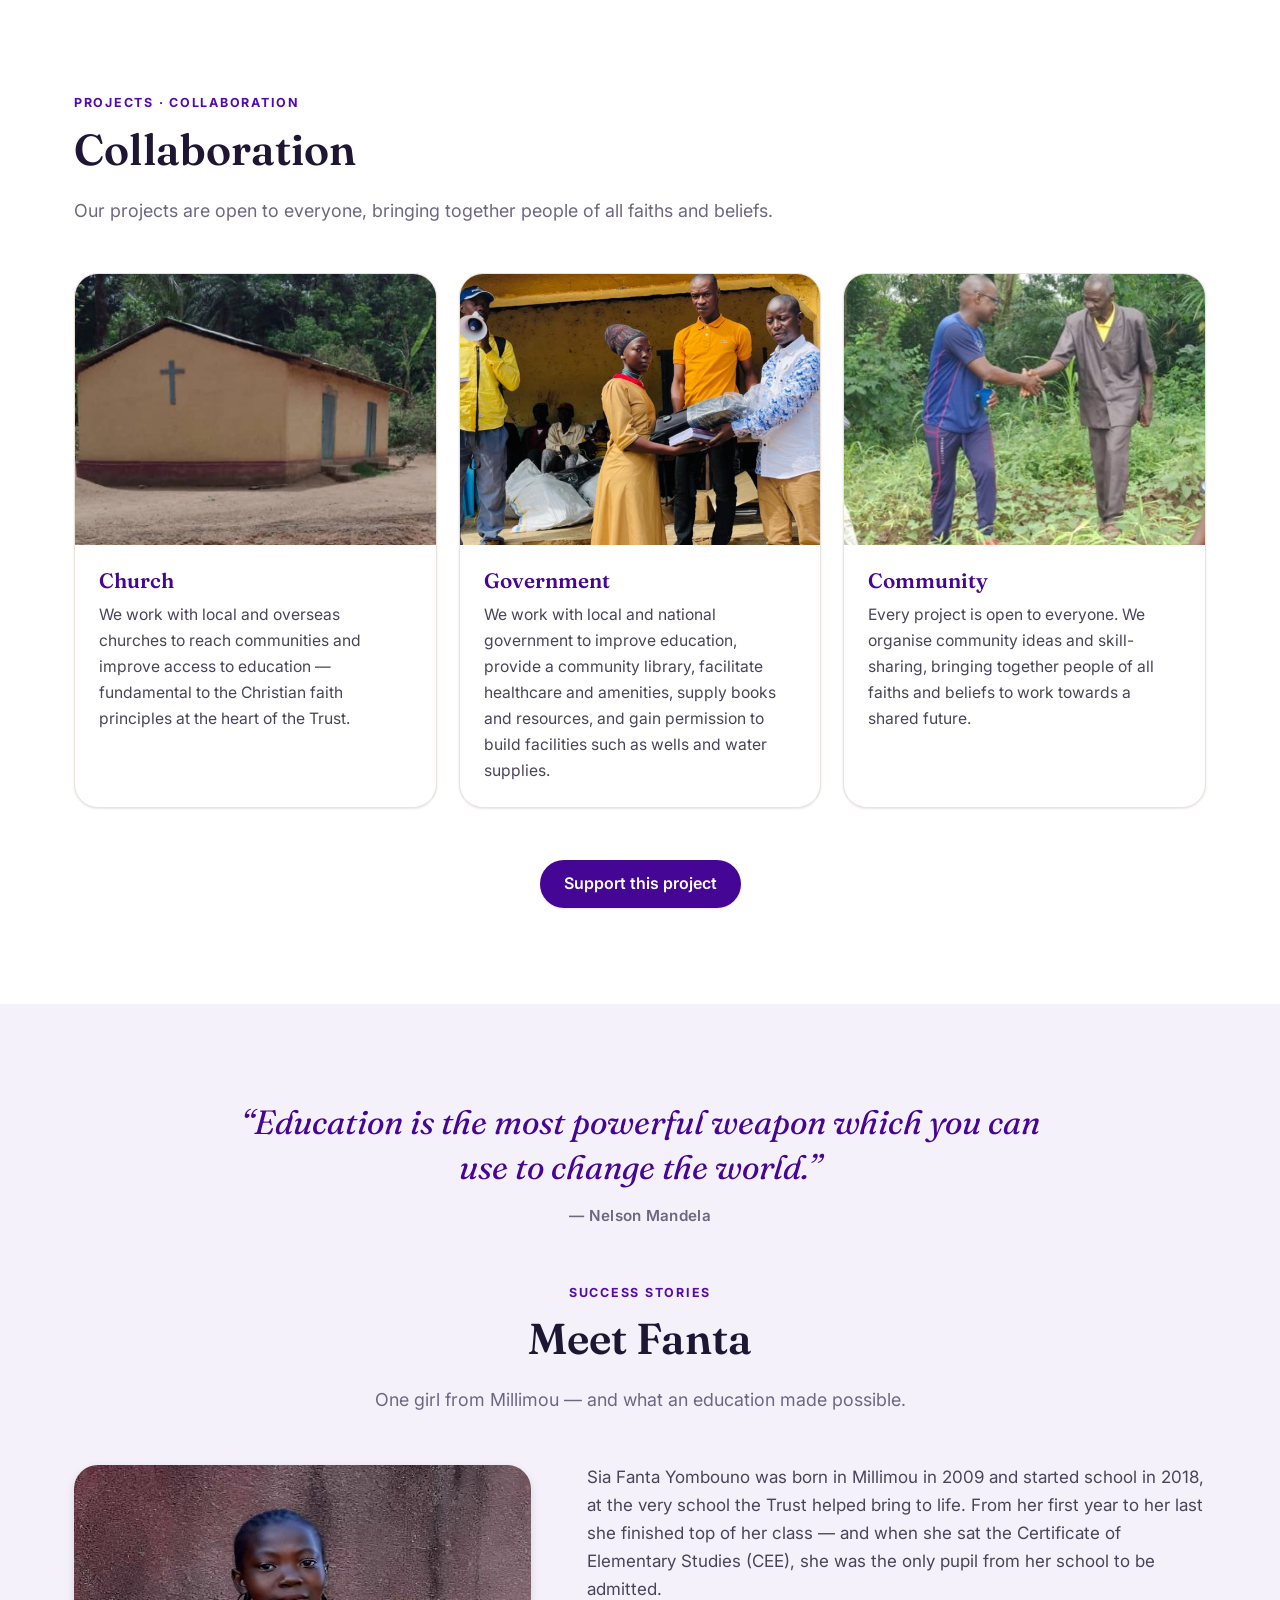
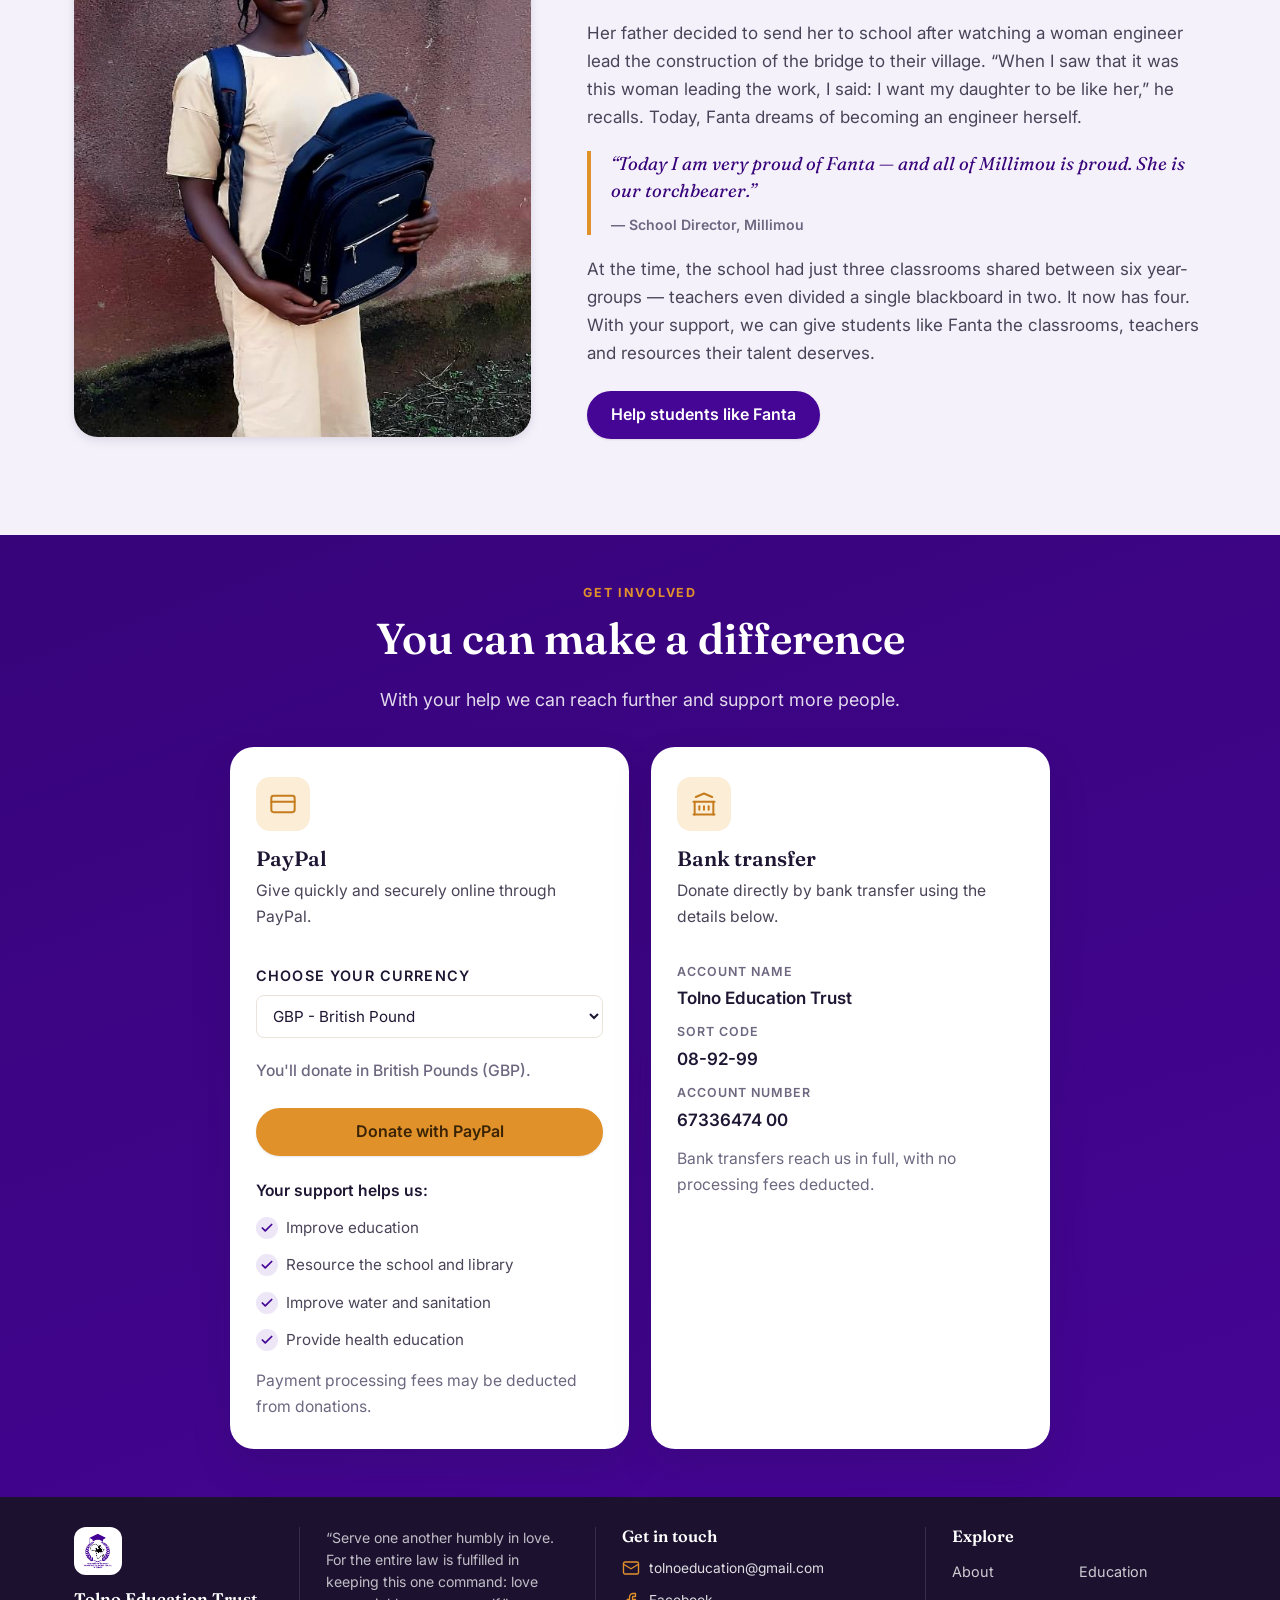
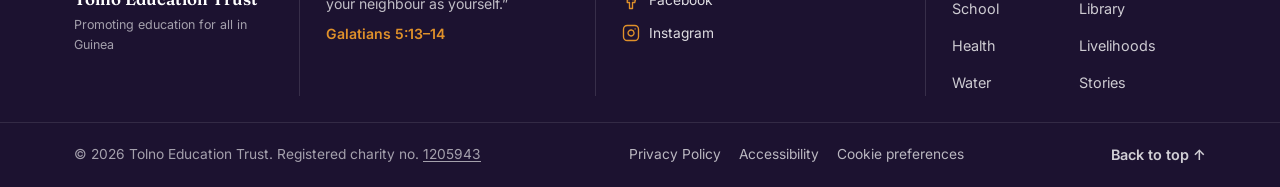
==== commit aa5a680d: "Fix PayPal button ID and initialize currency selector on page load Co-Authored-By: Claude Haiku 4.5 " ====
--- a/index.html
+++ b/index.html
@@ -612,7 +612,7 @@
 
             <p class="currency-note" id="currencyNote" data-i18n="donate.currencyNote">You'll donate in British Pounds (GBP)</p>
 
-            <a class="btn btn-accent" id="paypalLink" href="https://www.paypal.com/donate/?hosted_button_id=GQPLW8DYW6PA&amp;currency_code=GBP&amp;return=https://www.tolnoeducationtrust.org.uk/&amp;cancel_return=https://www.tolnoeducationtrust.org.uk/" target="_blank" rel="noopener noreferrer" data-i18n="donate.paypalBtn">Donate with PayPal</a>
+            <a class="btn btn-accent" id="paypalLink" href="https://www.paypal.com/donate/?hosted_button_id=6QAJMPKUPJNJQ&amp;currency_code=GBP&amp;return=https%3A%2F%2Fwww.tolnoeducationtrust.org.uk%2F&amp;cancel_return=https%3A%2F%2Fwww.tolnoeducationtrust.org.uk%2F" target="_blank" rel="noopener noreferrer" data-i18n="donate.paypalBtn">Donate with PayPal</a>
             <p class="support-heading" data-i18n="donate.supportH">Your support helps us:</p>
             <ul class="tick-list">
               <li data-i18n="donate.support1">Improve education</li>
